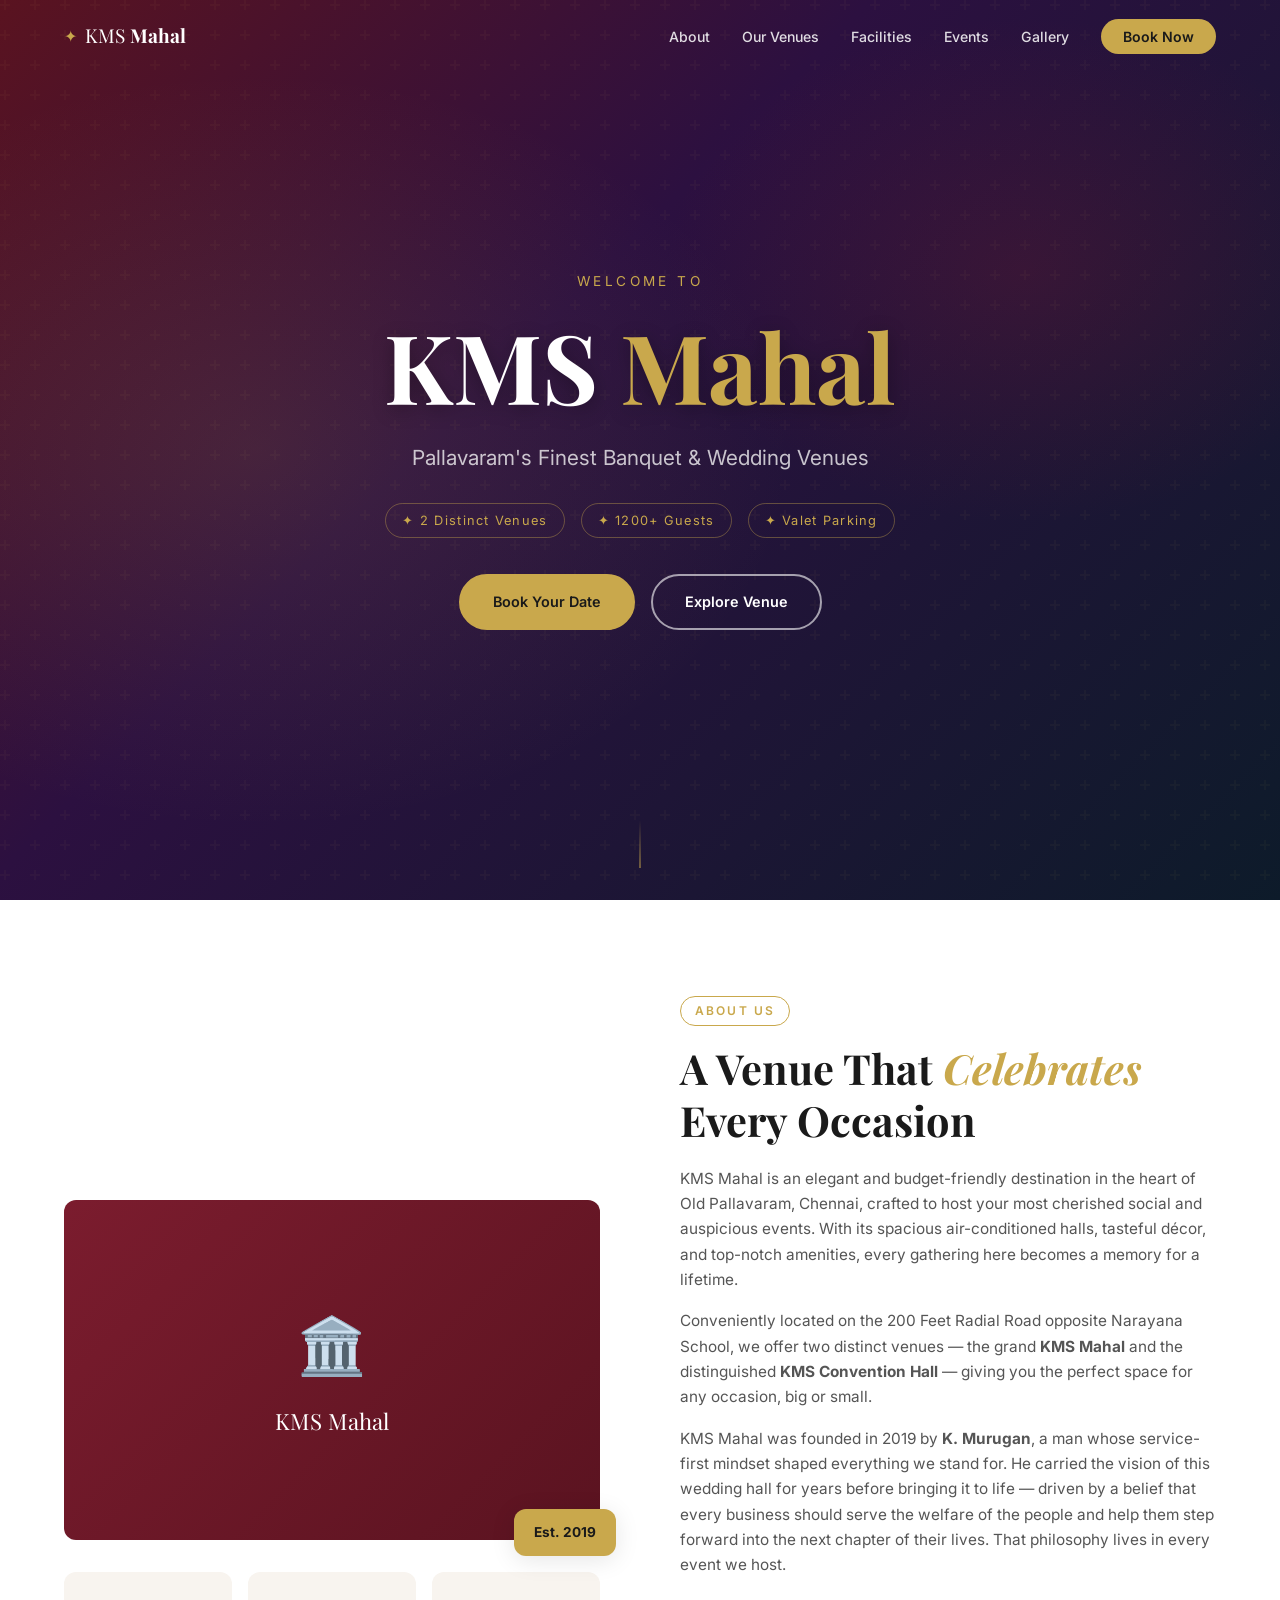
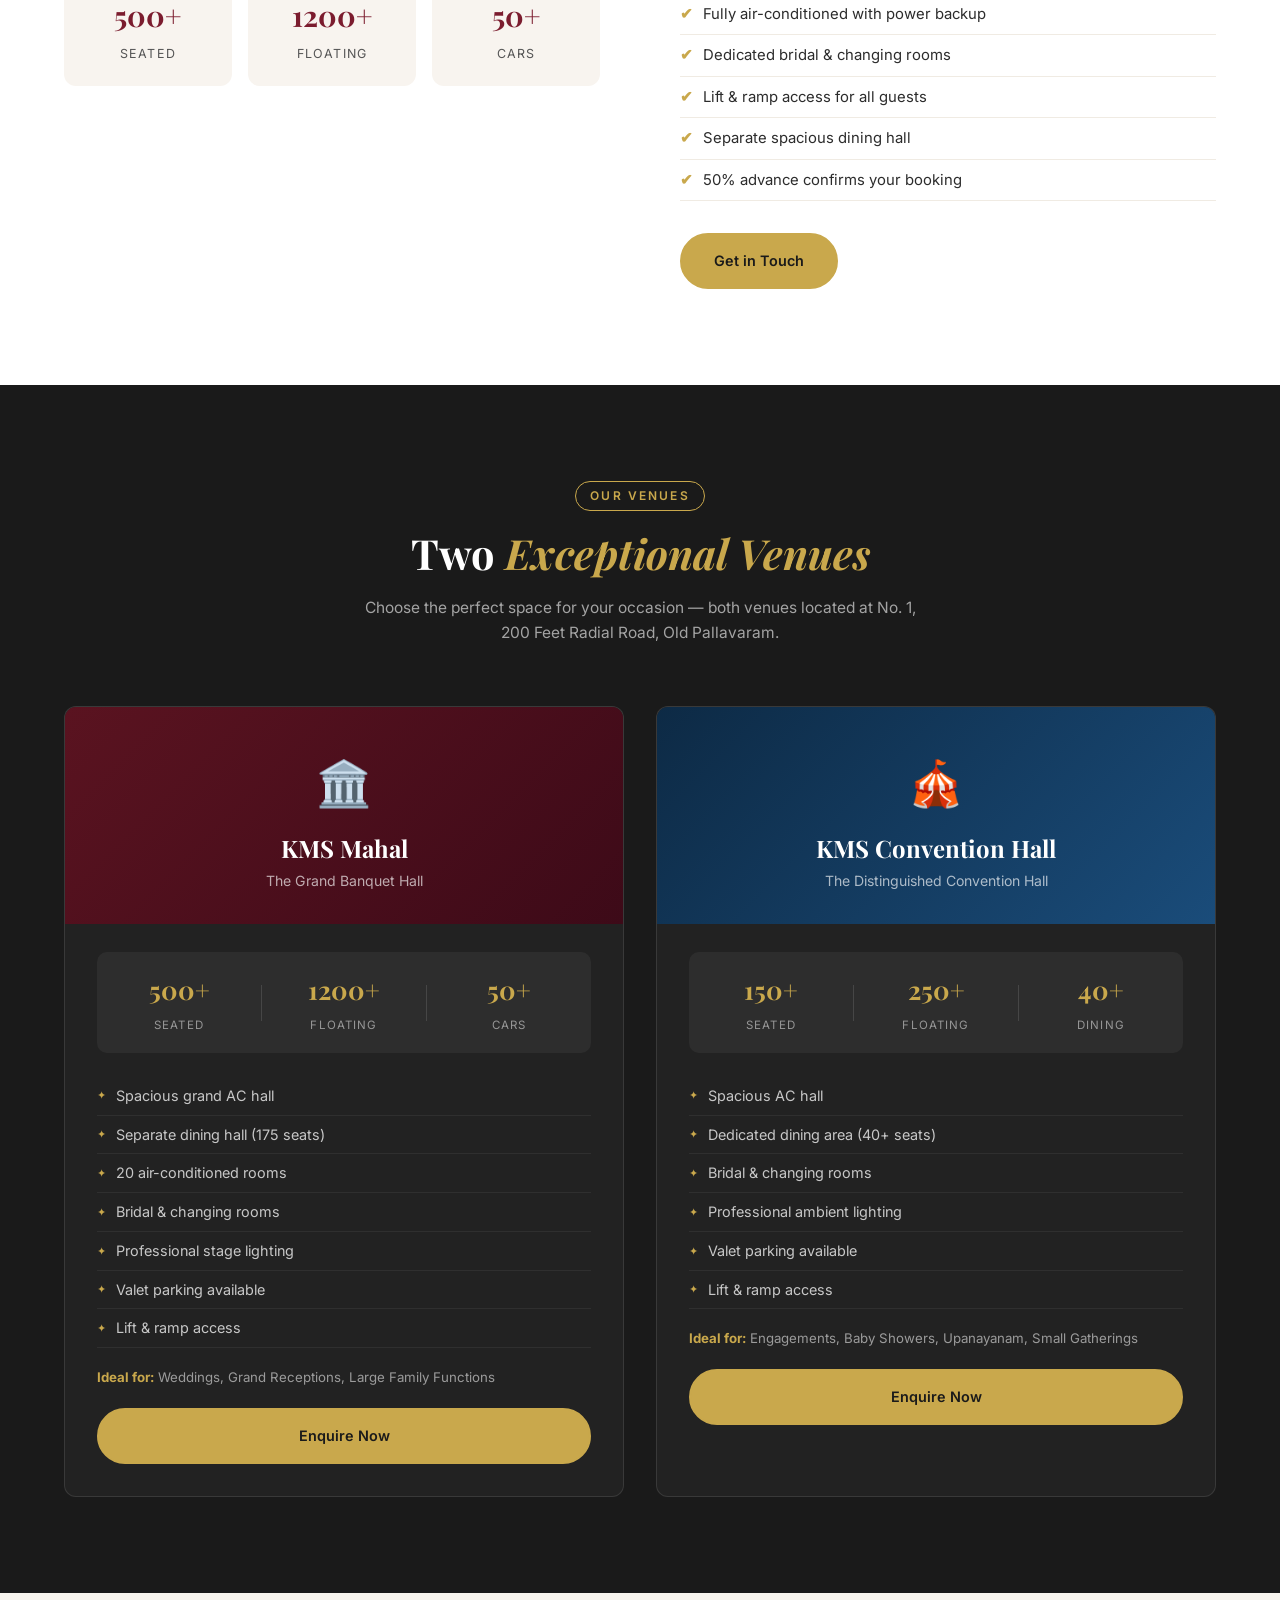
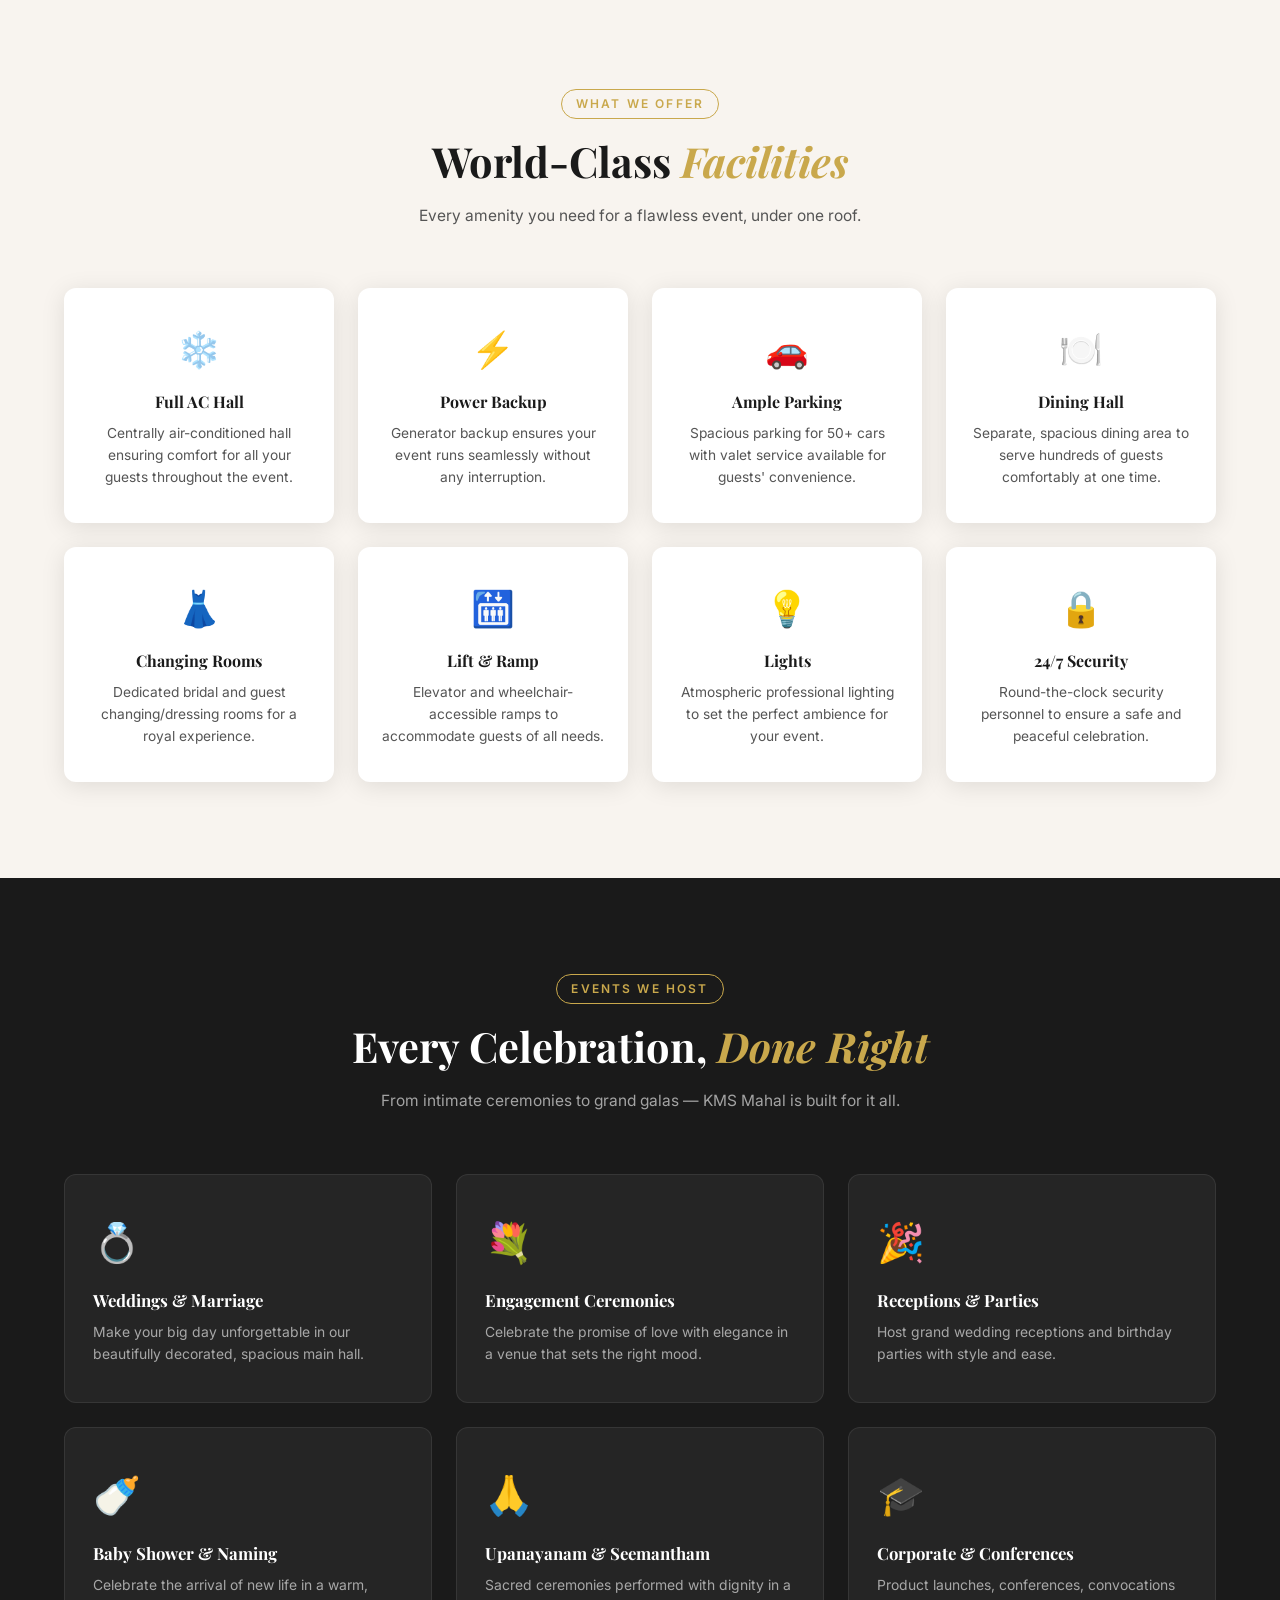
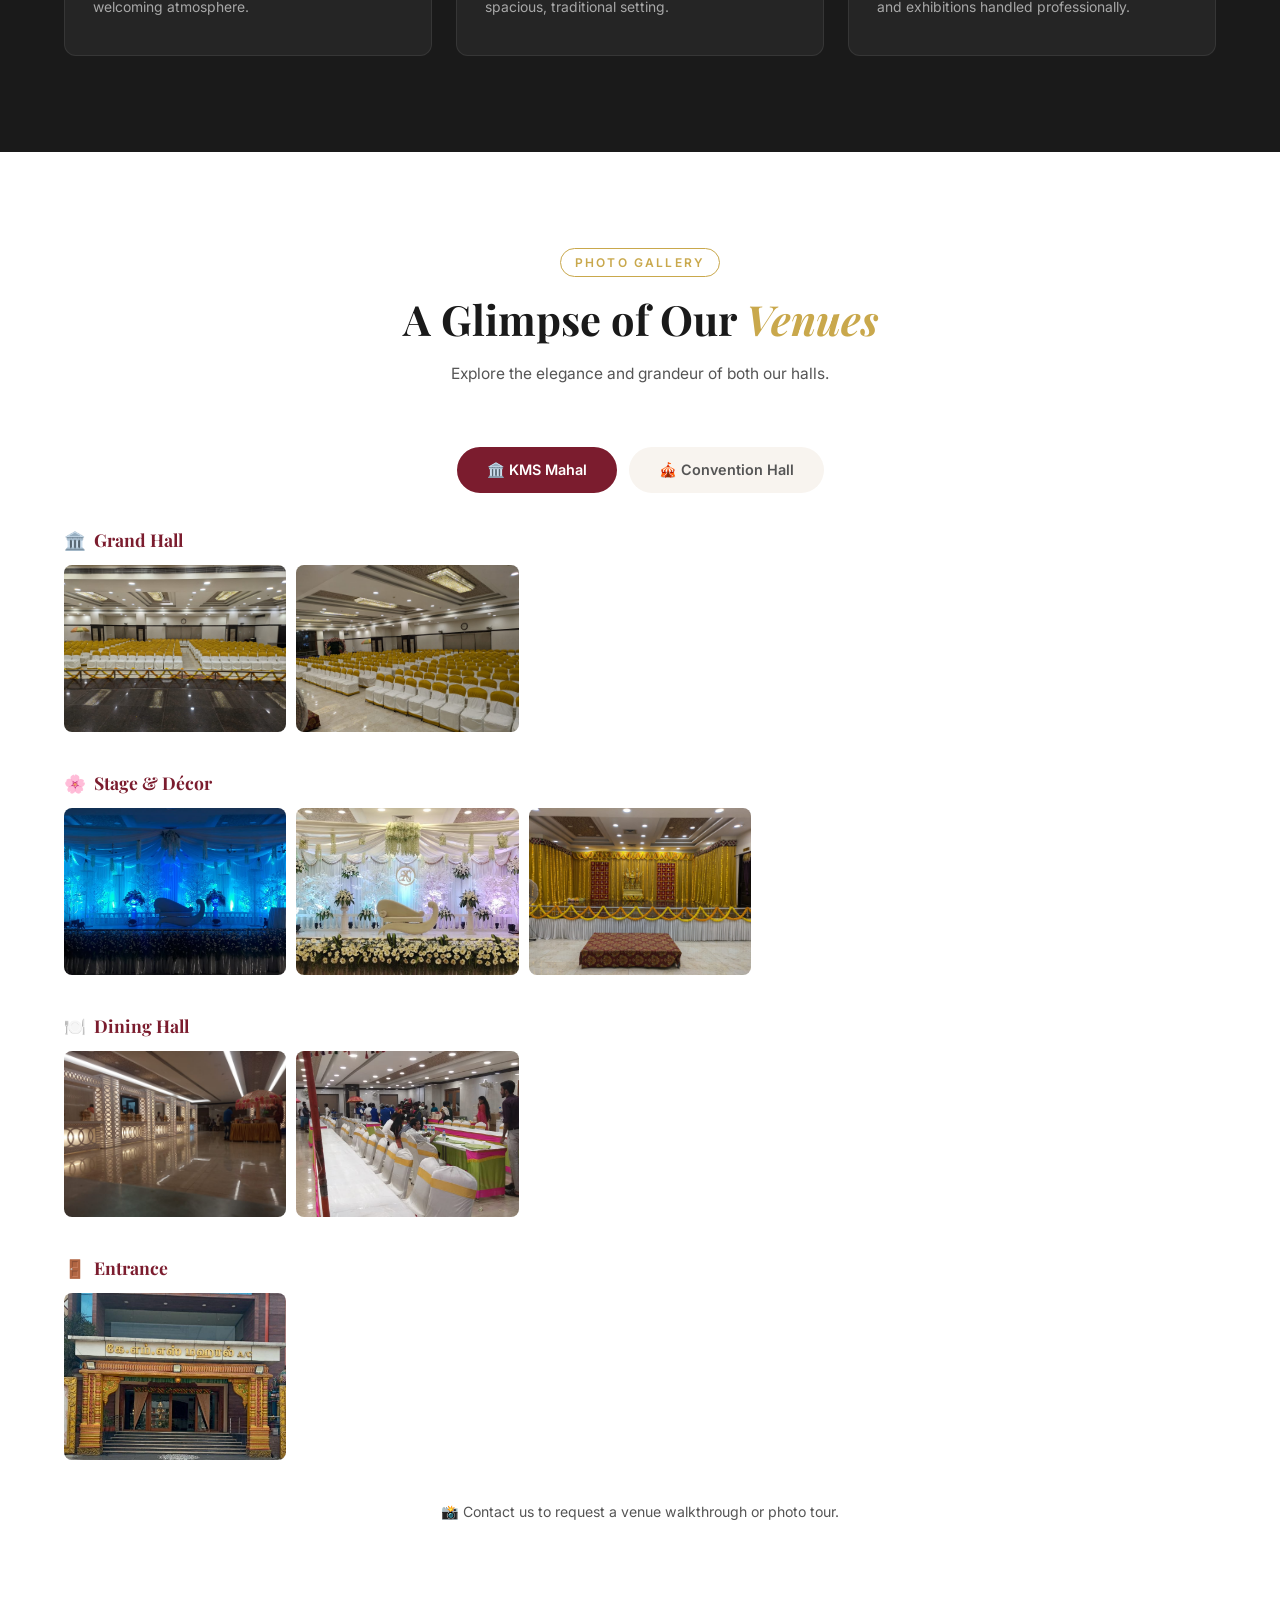
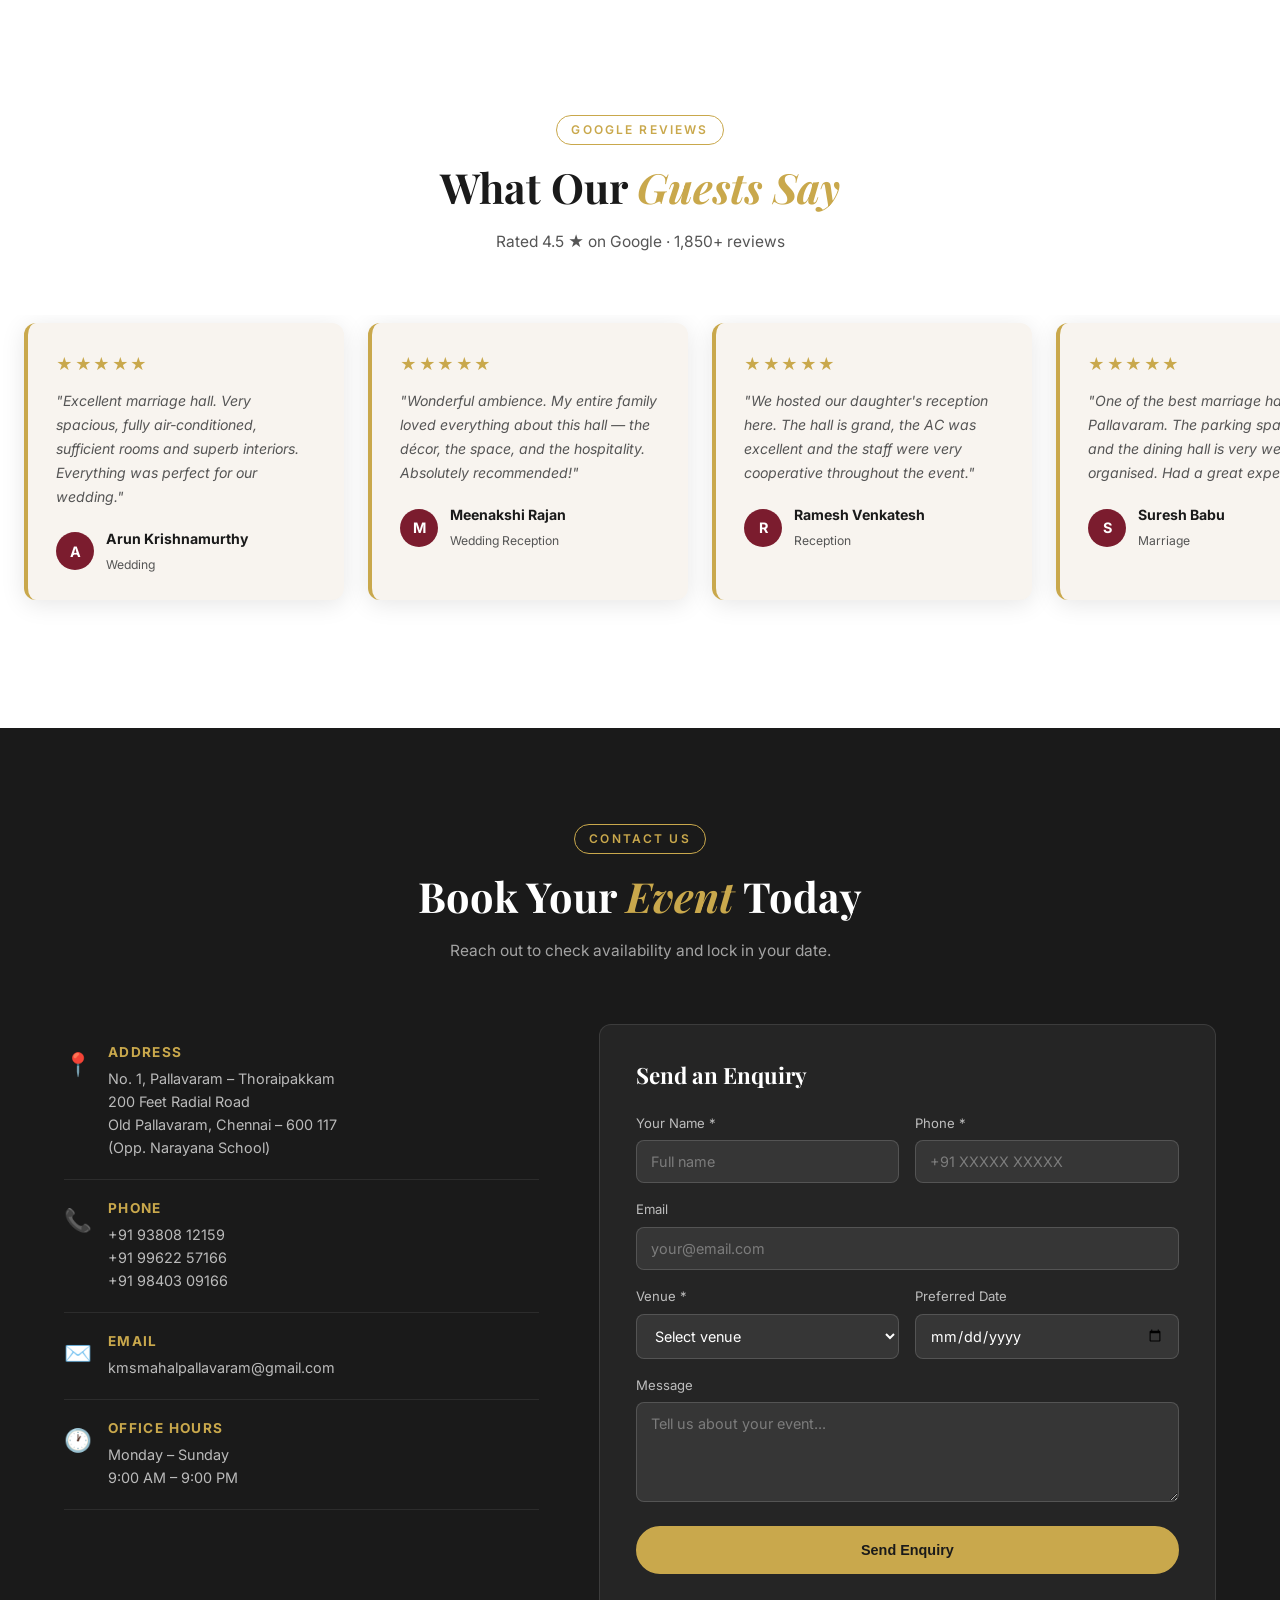
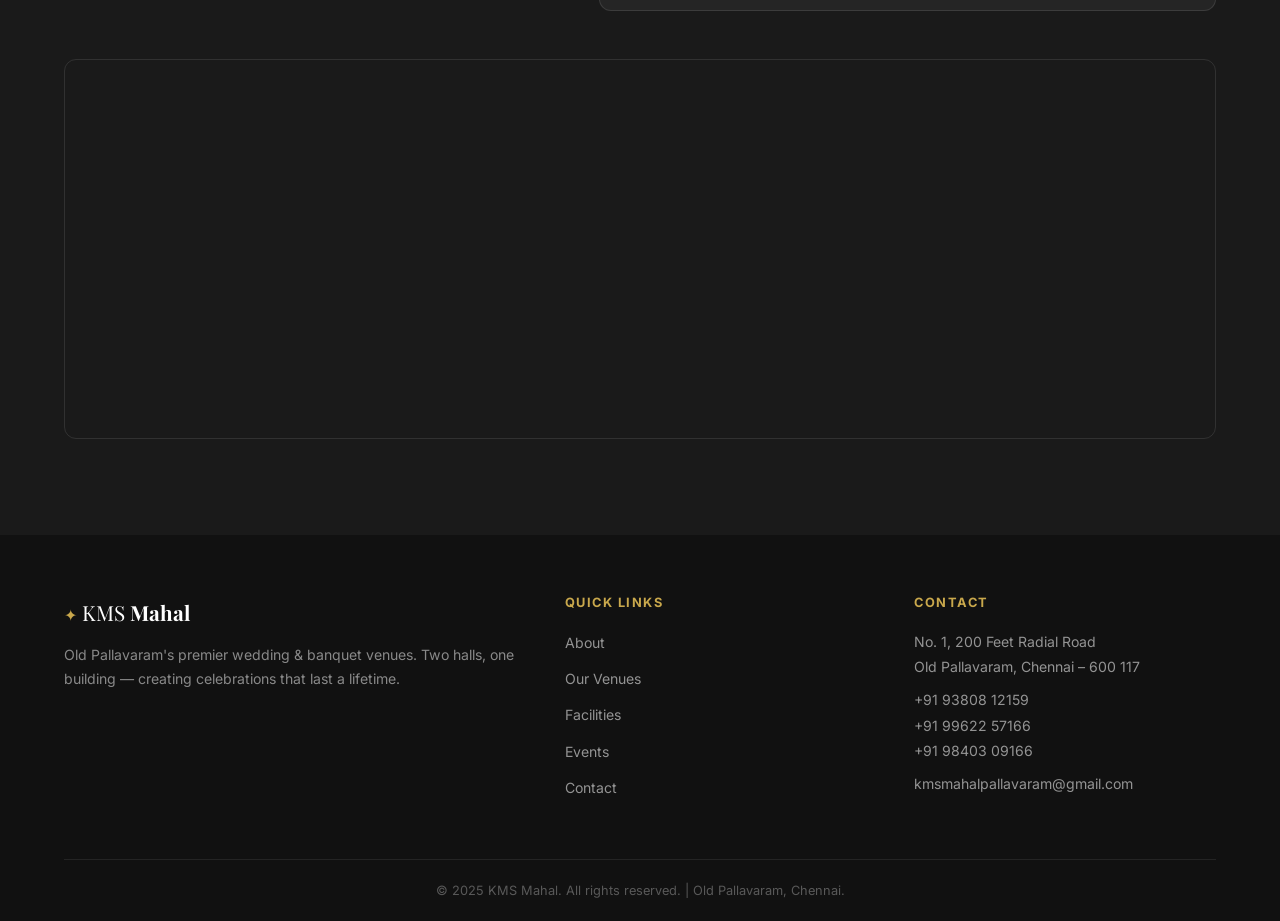
==== index.html @ e8acf152 "Add brahmin function keywords for SEO Upanayanam, sathabishegam, seemantham, sashtiapthapoorthi, vid" ====
<!DOCTYPE html>
<html lang="en">
<head>
  <meta charset="UTF-8" />
  <meta name="viewport" content="width=device-width, initial-scale=1.0" />

  <!-- ── Primary SEO ── -->
  <title>KMS Mahal – Marriage Hall & Banquet Venue in Pallavaram, Chennai</title>
  <meta name="description" content="KMS Mahal & KMS Convention Hall – Pallavaram's finest AC wedding and banquet venues. Grand hall for 1200+ guests & convention hall for 250 guests. 20 AC rooms. Book now: +91 93808 12159." />
  <meta name="keywords" content="marriage hall Pallavaram, banquet hall Pallavaram, wedding hall Chennai, KMS Mahal, KMS Convention Hall, AC marriage hall Old Pallavaram, reception hall Pallavaram, kalyana mahal Pallavaram, function hall Chennai south, wedding venue Chennai, premium marriage hall Chennai, affordable marriage hall Pallavaram, budget marriage hall Chennai, modern marriage hall Pallavaram, luxury wedding venue Chennai, best marriage hall Pallavaram, top rated marriage hall Chennai, AC banquet hall Chennai south, large marriage hall Chennai, spacious wedding hall Pallavaram, marriage hall with AC rooms, marriage hall with parking, marriage hall with catering Chennai, wedding reception hall Pallavaram, engagement hall Chennai, birthday event hall Pallavaram, corporate event hall Chennai, conference hall Pallavaram, seminar hall Chennai south, naming ceremony hall Pallavaram, half saree function hall Chennai, best kalyana mahal Pallavaram, marriage hall near Tambaram, marriage hall near Chromepet, marriage hall near Vandalur, affordable banquet hall Chennai, KMS mahal Old Pallavaram, kmsmahal.com, brahmin wedding hall Chennai, brahmin marriage hall Pallavaram, upanayanam hall Chennai, upanayanam hall Pallavaram, sathabishegam hall Chennai, sathabishegam function hall Pallavaram, seemantham hall Chennai, seemantham function hall Pallavaram, sashtiapthapoorthi hall Chennai, sashtiapthapoorthi function Pallavaram, vidyarambham hall Chennai, aksharabhyasam hall Pallavaram, ayush homam hall Chennai, brahmin function hall Chennai south, thread ceremony hall Chennai, sacred thread ceremony hall Pallavaram, 60th birthday function hall Chennai, 80th birthday function hall Chennai, sadabhishegam hall Pallavaram, brahmin event venue Chennai, vaidheeswaran kovil function hall, iyer wedding hall Chennai, iyengar wedding hall Pallavaram, traditional brahmin wedding venue Chennai" />
  <meta name="author" content="KMS Mahal" />
  <meta name="robots" content="index, follow" />
  <link rel="canonical" href="https://kmsmahal.com/" />

  <!-- ── Geo Tags ── -->
  <meta name="geo.region" content="IN-TN" />
  <meta name="geo.placename" content="Pallavaram, Chennai" />
  <meta name="geo.position" content="12.9716;80.1948" />
  <meta name="ICBM" content="12.9716, 80.1948" />

  <!-- ── Open Graph (WhatsApp / Facebook preview) ── -->
  <meta property="og:type" content="website" />
  <meta property="og:url" content="https://kmsmahal.com/" />
  <meta property="og:title" content="KMS Mahal – Marriage Hall & Banquet Venue in Pallavaram, Chennai" />
  <meta property="og:description" content="Pallavaram's finest AC wedding & banquet venues. Grand hall for 1200+ guests & convention hall for 250 guests. Book now: +91 93808 12159." />
  <meta property="og:image" content="https://kmsmahal.com/images/mahal-hall-1.jpeg" />
  <meta property="og:locale" content="en_IN" />
  <meta property="og:site_name" content="KMS Mahal" />

  <!-- ── Twitter Card ── -->
  <meta name="twitter:card" content="summary_large_image" />
  <meta name="twitter:title" content="KMS Mahal – Marriage Hall & Banquet Venue in Pallavaram, Chennai" />
  <meta name="twitter:description" content="Pallavaram's finest AC wedding & banquet venues. Grand hall for 1200+ guests. Book now: +91 93808 12159." />
  <meta name="twitter:image" content="https://kmsmahal.com/images/mahal-hall-1.jpeg" />

  <!-- ── Schema.org Structured Data (Google Rich Results) ── -->
  <script type="application/ld+json">
  {
    "@context": "https://schema.org",
    "@type": "EventVenue",
    "name": "KMS Mahal",
    "alternateName": "KMS Mahal & Convention Hall",
    "description": "Pallavaram's finest AC banquet and wedding venue. Grand hall for 1200+ guests with 20 AC rooms, valet parking, and full event services.",
    "url": "https://kmsmahal.com",
    "telephone": ["+919380812159", "+919962257166", "+919840309166"],
    "email": "kmsmahalpallavaram@gmail.com",
    "image": "https://kmsmahal.com/images/mahal-hall-1.jpeg",
    "priceRange": "₹₹",
    "currenciesAccepted": "INR",
    "paymentAccepted": "Cash, Credit Card",
    "openingHours": "Mo-Su 09:00-21:00",
    "address": {
      "@type": "PostalAddress",
      "streetAddress": "3/56, GST Road",
      "addressLocality": "Old Pallavaram",
      "addressRegion": "Tamil Nadu",
      "postalCode": "600117",
      "addressCountry": "IN"
    },
    "geo": {
      "@type": "GeoCoordinates",
      "latitude": 12.9716,
      "longitude": 80.1948
    },
    "aggregateRating": {
      "@type": "AggregateRating",
      "ratingValue": "4.5",
      "reviewCount": "1850",
      "bestRating": "5"
    },
    "amenityFeature": [
      { "@type": "LocationFeatureSpecification", "name": "Air Conditioning", "value": true },
      { "@type": "LocationFeatureSpecification", "name": "Valet Parking", "value": true },
      { "@type": "LocationFeatureSpecification", "name": "Lift", "value": true },
      { "@type": "LocationFeatureSpecification", "name": "AC Rooms", "value": true },
      { "@type": "LocationFeatureSpecification", "name": "Catering", "value": true },
      { "@type": "LocationFeatureSpecification", "name": "Stage Lighting", "value": true }
    ]
  }
  </script>

  <!-- ── Fonts ── -->
  <link rel="preconnect" href="https://fonts.googleapis.com" />
  <link rel="preconnect" href="https://fonts.gstatic.com" crossorigin />
  <link href="https://fonts.googleapis.com/css2?family=Playfair+Display:ital,wght@0,400;0,600;0,700;1,400&family=Inter:wght@300;400;500;600&display=swap" rel="stylesheet" />
  <link rel="stylesheet" href="style.css" />
</head>
<body>

  <!-- ── NAV ── -->
  <nav class="navbar" id="navbar">
    <div class="nav-inner">
      <a href="#home" class="nav-logo">
        <span class="logo-icon">✦</span>
        <span>KMS <strong>Mahal</strong></span>
      </a>
      <button class="hamburger" id="hamburger" aria-label="Menu">
        <span></span><span></span><span></span>
      </button>
      <ul class="nav-links" id="navLinks">
        <li><a href="#about">About</a></li>
        <li><a href="#venues">Our Venues</a></li>
        <li><a href="#facilities">Facilities</a></li>
        <li><a href="#events">Events</a></li>
        <li><a href="#gallery">Gallery</a></li>
        <li><a href="#contact" class="btn-nav">Book Now</a></li>
      </ul>
    </div>
  </nav>

  <!-- ── HERO ── -->
  <section class="hero" id="home">
    <div class="hero-overlay"></div>
    <div class="hero-content">
      <p class="hero-tagline">Welcome to</p>
      <h1>KMS <span>Mahal</span></h1>
      <p class="hero-sub">Pallavaram's Finest Banquet &amp; Wedding Venues</p>
      <div class="hero-badges">
        <span>✦ 2 Distinct Venues</span>
        <span>✦ 1200+ Guests</span>
        <span>✦ Valet Parking</span>
      </div>
      <div class="hero-cta">
        <a href="#contact" class="btn-primary">Book Your Date</a>
        <a href="#about" class="btn-outline">Explore Venue</a>
      </div>
    </div>
    <div class="hero-scroll">
      <span></span>
    </div>
  </section>

  <!-- ── ABOUT ── -->
  <section class="section about" id="about">
    <div class="container">
      <div class="about-grid">
        <div class="about-visual">
          <div class="about-img-frame">
            <div class="about-img-placeholder">
              <div class="about-img-icon">🏛️</div>
              <p>KMS Mahal</p>
            </div>
            <div class="about-badge">Est. 2019</div>
          </div>
          <div class="about-stat-row">
            <div class="stat-card"><span class="stat-num">500+</span><span class="stat-label">Seated</span></div>
            <div class="stat-card"><span class="stat-num">1200+</span><span class="stat-label">Floating</span></div>
            <div class="stat-card"><span class="stat-num">50+</span><span class="stat-label">Cars</span></div>
          </div>
        </div>
        <div class="about-text">
          <div class="section-label">About Us</div>
          <h2 class="section-title">A Venue That <em>Celebrates</em> Every Occasion</h2>
          <p>KMS Mahal is an elegant and budget-friendly destination in the heart of Old Pallavaram, Chennai, crafted to host your most cherished social and auspicious events. With its spacious air-conditioned halls, tasteful décor, and top-notch amenities, every gathering here becomes a memory for a lifetime.</p>
          <p>Conveniently located on the 200 Feet Radial Road opposite Narayana School, we offer two distinct venues — the grand <strong>KMS Mahal</strong> and the distinguished <strong>KMS Convention Hall</strong> — giving you the perfect space for any occasion, big or small.</p>
          <p>KMS Mahal was founded in 2019 by <strong>K. Murugan</strong>, a man whose service-first mindset shaped everything we stand for. He carried the vision of this wedding hall for years before bringing it to life — driven by a belief that every business should serve the welfare of the people and help them step forward into the next chapter of their lives. That philosophy lives in every event we host.</p>
          <ul class="about-highlights">
            <li><span class="hi-icon">✔</span> Fully air-conditioned with power backup</li>
            <li><span class="hi-icon">✔</span> Dedicated bridal & changing rooms</li>
            <li><span class="hi-icon">✔</span> Lift & ramp access for all guests</li>
            <li><span class="hi-icon">✔</span> Separate spacious dining hall</li>
            <li><span class="hi-icon">✔</span> 50% advance confirms your booking</li>
          </ul>
          <a href="#contact" class="btn-primary">Get in Touch</a>
        </div>
      </div>
    </div>
  </section>

  <!-- ── OUR VENUES ── -->
  <section class="section venues" id="venues">
    <div class="container">
      <div class="section-header">
        <div class="section-label">Our Venues</div>
        <h2 class="section-title">Two <em>Exceptional Venues</em></h2>
        <p class="section-desc">Choose the perfect space for your occasion — both venues located at No. 1, 200 Feet Radial Road, Old Pallavaram.</p>
      </div>
      <div class="venues-grid">

        <!-- KMS Mahal -->
        <div class="venue-card">
          <div class="venue-card-header mahal-header">
            <div class="venue-icon">🏛️</div>
            <h3>KMS Mahal</h3>
            <p>The Grand Banquet Hall</p>
          </div>
          <div class="venue-card-body">
            <div class="venue-capacity-row">
              <div class="vcap">
                <span class="vcap-num">500+</span>
                <span class="vcap-label">Seated</span>
              </div>
              <div class="vcap-divider"></div>
              <div class="vcap">
                <span class="vcap-num">1200+</span>
                <span class="vcap-label">Floating</span>
              </div>
              <div class="vcap-divider"></div>
              <div class="vcap">
                <span class="vcap-num">50+</span>
                <span class="vcap-label">Cars</span>
              </div>
            </div>
            <ul class="venue-features">
              <li><span>✦</span> Spacious grand AC hall</li>
              <li><span>✦</span> Separate dining hall (175 seats)</li>
              <li><span>✦</span> 20 air-conditioned rooms</li>
              <li><span>✦</span> Bridal &amp; changing rooms</li>
              <li><span>✦</span> Professional stage lighting</li>
              <li><span>✦</span> Valet parking available</li>
              <li><span>✦</span> Lift &amp; ramp access</li>
            </ul>
            <p class="venue-ideal"><strong>Ideal for:</strong> Weddings, Grand Receptions, Large Family Functions</p>
            <a href="#contact" class="btn-primary btn-full">Enquire Now</a>
          </div>
        </div>

        <!-- KMS Convention Hall -->
        <div class="venue-card">
          <div class="venue-card-header conv-header">
            <div class="venue-icon">🎪</div>
            <h3>KMS Convention Hall</h3>
            <p>The Distinguished Convention Hall</p>
          </div>
          <div class="venue-card-body">
            <div class="venue-capacity-row">
              <div class="vcap">
                <span class="vcap-num">150+</span>
                <span class="vcap-label">Seated</span>
              </div>
              <div class="vcap-divider"></div>
              <div class="vcap">
                <span class="vcap-num">250+</span>
                <span class="vcap-label">Floating</span>
              </div>
              <div class="vcap-divider"></div>
              <div class="vcap">
                <span class="vcap-num">40+</span>
                <span class="vcap-label">Dining</span>
              </div>
            </div>
            <ul class="venue-features">
              <li><span>✦</span> Spacious AC hall</li>
              <li><span>✦</span> Dedicated dining area (40+ seats)</li>
              <li><span>✦</span> Bridal &amp; changing rooms</li>
              <li><span>✦</span> Professional ambient lighting</li>
              <li><span>✦</span> Valet parking available</li>
              <li><span>✦</span> Lift &amp; ramp access</li>
            </ul>
            <p class="venue-ideal"><strong>Ideal for:</strong> Engagements, Baby Showers, Upanayanam, Small Gatherings</p>
            <a href="#contact" class="btn-primary btn-full">Enquire Now</a>
          </div>
        </div>

      </div>
    </div>
  </section>

  <!-- ── FACILITIES ── -->
  <section class="section facilities" id="facilities">
    <div class="container">
      <div class="section-header">
        <div class="section-label">What We Offer</div>
        <h2 class="section-title">World-Class <em>Facilities</em></h2>
        <p class="section-desc">Every amenity you need for a flawless event, under one roof.</p>
      </div>
      <div class="facilities-grid">
        <div class="fac-card">
          <div class="fac-icon">❄️</div>
          <h3>Full AC Hall</h3>
          <p>Centrally air-conditioned hall ensuring comfort for all your guests throughout the event.</p>
        </div>
        <div class="fac-card">
          <div class="fac-icon">⚡</div>
          <h3>Power Backup</h3>
          <p>Generator backup ensures your event runs seamlessly without any interruption.</p>
        </div>
        <div class="fac-card">
          <div class="fac-icon">🚗</div>
          <h3>Ample Parking</h3>
          <p>Spacious parking for 50+ cars with valet service available for guests' convenience.</p>
        </div>
        <div class="fac-card">
          <div class="fac-icon">🍽️</div>
          <h3>Dining Hall</h3>
          <p>Separate, spacious dining area to serve hundreds of guests comfortably at one time.</p>
        </div>
        <div class="fac-card">
          <div class="fac-icon">👗</div>
          <h3>Changing Rooms</h3>
          <p>Dedicated bridal and guest changing/dressing rooms for a royal experience.</p>
        </div>
        <div class="fac-card">
          <div class="fac-icon">🛗</div>
          <h3>Lift & Ramp</h3>
          <p>Elevator and wheelchair-accessible ramps to accommodate guests of all needs.</p>
        </div>
        <div class="fac-card">
          <div class="fac-icon">💡</div>
          <h3>Lights</h3>
          <p>Atmospheric professional lighting to set the perfect ambience for your event.</p>
        </div>
        <div class="fac-card">
          <div class="fac-icon">🔒</div>
          <h3>24/7 Security</h3>
          <p>Round-the-clock security personnel to ensure a safe and peaceful celebration.</p>
        </div>
      </div>
    </div>
  </section>

  <!-- ── EVENTS ── -->
  <section class="section events" id="events">
    <div class="container">
      <div class="section-header">
        <div class="section-label">Events We Host</div>
        <h2 class="section-title">Every Celebration, <em>Done Right</em></h2>
        <p class="section-desc">From intimate ceremonies to grand galas — KMS Mahal is built for it all.</p>
      </div>
      <div class="events-grid">
        <div class="event-card">
          <div class="event-icon">💍</div>
          <h3>Weddings &amp; Marriage</h3>
          <p>Make your big day unforgettable in our beautifully decorated, spacious main hall.</p>
        </div>
        <div class="event-card">
          <div class="event-icon">💐</div>
          <h3>Engagement Ceremonies</h3>
          <p>Celebrate the promise of love with elegance in a venue that sets the right mood.</p>
        </div>
        <div class="event-card">
          <div class="event-icon">🎉</div>
          <h3>Receptions &amp; Parties</h3>
          <p>Host grand wedding receptions and birthday parties with style and ease.</p>
        </div>
        <div class="event-card">
          <div class="event-icon">🍼</div>
          <h3>Baby Shower &amp; Naming</h3>
          <p>Celebrate the arrival of new life in a warm, welcoming atmosphere.</p>
        </div>
        <div class="event-card">
          <div class="event-icon">🙏</div>
          <h3>Upanayanam &amp; Seemantham</h3>
          <p>Sacred ceremonies performed with dignity in a spacious, traditional setting.</p>
        </div>
        <div class="event-card">
          <div class="event-icon">🎓</div>
          <h3>Corporate &amp; Conferences</h3>
          <p>Product launches, conferences, convocations and exhibitions handled professionally.</p>
        </div>
      </div>
    </div>
  </section>

  <!-- ── GALLERY ── -->
  <section class="section gallery" id="gallery">
    <div class="container">
      <div class="section-header">
        <div class="section-label">Photo Gallery</div>
        <h2 class="section-title">A Glimpse of Our <em>Venues</em></h2>
        <p class="section-desc">Explore the elegance and grandeur of both our halls.</p>
      </div>
      <div class="gallery-tabs">
        <button class="gallery-tab active" data-tab="mahal">🏛️ KMS Mahal</button>
        <button class="gallery-tab" data-tab="convention">🎪 Convention Hall</button>
      </div>

      <!-- KMS Mahal Gallery -->
      <div class="gallery-panel active" id="tab-mahal">

        <div class="gallery-category">
          <h4 class="gallery-cat-title"><span>🏛️</span> Grand Hall</h4>
          <div class="gallery-thumbs" data-group="KMS Mahal – Grand Hall">
            <div class="thumb-item" data-src="images/mahal-hall-1.jpeg"><img src="images/mahal-hall-1.jpeg" alt="Grand Hall" loading="lazy" /><div class="thumb-ph" style="background:linear-gradient(135deg,#7b1c2e,#c0392b)">🏛️</div></div>
            <div class="thumb-item" data-src="images/mahal-hall-2.jpeg"><img src="images/mahal-hall-2.jpeg" alt="Grand Hall" loading="lazy" /><div class="thumb-ph" style="background:linear-gradient(135deg,#7b1c2e,#a93226)">🏛️</div></div>
          </div>
        </div>

        <div class="gallery-category">
          <h4 class="gallery-cat-title"><span>🌸</span> Stage &amp; Décor</h4>
          <div class="gallery-thumbs" data-group="KMS Mahal – Stage & Décor">
            <div class="thumb-item" data-src="images/mahal-stage-1.jpeg"><img src="images/mahal-stage-1.jpeg" alt="Stage" loading="lazy" /><div class="thumb-ph" style="background:linear-gradient(135deg,#4a1c6e,#8e44ad)">🌸</div></div>
            <div class="thumb-item" data-src="images/mahal-stage-2.jpeg"><img src="images/mahal-stage-2.jpeg" alt="Stage" loading="lazy" /><div class="thumb-ph" style="background:linear-gradient(135deg,#6c3483,#a569bd)">🌸</div></div>
            <div class="thumb-item" data-src="images/mahal-stage-3.jpeg"><img src="images/mahal-stage-3.jpeg" alt="Stage" loading="lazy" /><div class="thumb-ph" style="background:linear-gradient(135deg,#4a235a,#8e44ad)">🌸</div></div>
          </div>
        </div>

        <div class="gallery-category">
          <h4 class="gallery-cat-title"><span>🍽️</span> Dining Hall</h4>
          <div class="gallery-thumbs" data-group="KMS Mahal – Dining Hall">
            <div class="thumb-item" data-src="images/mahal-dining-1.jpeg"><img src="images/mahal-dining-1.jpeg" alt="Dining Hall" loading="lazy" /><div class="thumb-ph" style="background:linear-gradient(135deg,#1c5a2e,#27ae60)">🍽️</div></div>
            <div class="thumb-item" data-src="images/mahal-dining-2.jpeg"><img src="images/mahal-dining-2.jpeg" alt="Dining Hall" loading="lazy" /><div class="thumb-ph" style="background:linear-gradient(135deg,#1e8449,#2ecc71)">🍽️</div></div>
          </div>
        </div>

        <div class="gallery-category">
          <h4 class="gallery-cat-title"><span>🚪</span> Entrance</h4>
          <div class="gallery-thumbs" data-group="KMS Mahal – Entrance">
            <div class="thumb-item" data-src="images/mahal-entrance-1.jpeg"><img src="images/mahal-entrance-1.jpeg" alt="Entrance" loading="lazy" /><div class="thumb-ph" style="background:linear-gradient(135deg,#5c4a00,#d4ac0d)">🚪</div></div>
          </div>
        </div>

      </div>

      <!-- KMS Convention Hall Gallery -->
      <div class="gallery-panel" id="tab-convention">

        <div class="gallery-category">
          <h4 class="gallery-cat-title"><span>🎪</span> Hall Interior</h4>
          <div class="gallery-thumbs" data-group="Convention Hall – Hall Interior">
            <div class="thumb-item" data-src="images/conv.hall.jpg"><img src="images/conv.hall.jpg" alt="Convention Hall" loading="lazy" /><div class="thumb-ph" style="background:linear-gradient(135deg,#0d2a45,#1a4c7a)">🎪</div></div>
          </div>
        </div>

        <div class="gallery-category">
          <h4 class="gallery-cat-title"><span>🌺</span> Stage &amp; Décor</h4>
          <div class="gallery-thumbs" data-group="Convention Hall – Stage & Décor">
            <div class="thumb-item" data-src="images/conv-stage.jpg"><img src="images/conv-stage.jpg" alt="Stage" loading="lazy" /><div class="thumb-ph" style="background:linear-gradient(135deg,#4a2c1a,#a04000)">🌺</div></div>
          </div>
        </div>

        <div class="gallery-category">
          <h4 class="gallery-cat-title"><span>🚪</span> Entrance</h4>
          <div class="gallery-thumbs" data-group="Convention Hall – Entrance">
            <div class="thumb-item" data-src="images/cnv-entrance.jpg"><img src="images/cnv-entrance.jpg" alt="Entrance" loading="lazy" /><div class="thumb-ph" style="background:linear-gradient(135deg,#5c4a00,#d4ac0d)">🚪</div></div>
          </div>
        </div>

      </div>

      <p class="gallery-note">📸 Contact us to request a venue walkthrough or photo tour.</p>
    </div>
  </section>

  <!-- ── LIGHTBOX ── -->
  <div class="lightbox" id="lightbox">
    <button class="lb-close" id="lbClose">✕</button>
    <button class="lb-prev" id="lbPrev">&#8249;</button>
    <button class="lb-next" id="lbNext">&#8250;</button>
    <div class="lb-img-wrap">
      <img id="lbImg" src="" alt="" />
    </div>
    <div class="lb-caption">
      <span id="lbTitle"></span>
      <span id="lbCounter"></span>
    </div>
  </div>

  <!-- ── TESTIMONIALS ── -->
  <section class="section testimonials">
    <div class="container">
      <div class="section-header">
        <div class="section-label">Google Reviews</div>
        <h2 class="section-title">What Our <em>Guests Say</em></h2>
        <p class="section-desc">Rated 4.5 ★ on Google · 1,850+ reviews</p>
      </div>
    </div>
    <div class="testi-carousel-wrap">
      <div class="testi-track" id="testiTrack">

        <div class="testi-card"><div class="testi-stars">★★★★★</div><p>"Excellent marriage hall. Very spacious, fully air-conditioned, sufficient rooms and superb interiors. Everything was perfect for our wedding."</p><div class="testi-author"><span class="testi-avatar">A</span><div><strong>Arun Krishnamurthy</strong><small>Wedding</small></div></div></div>

        <div class="testi-card"><div class="testi-stars">★★★★★</div><p>"Wonderful ambience. My entire family loved everything about this hall — the décor, the space, and the hospitality. Absolutely recommended!"</p><div class="testi-author"><span class="testi-avatar">M</span><div><strong>Meenakshi Rajan</strong><small>Wedding Reception</small></div></div></div>

        <div class="testi-card"><div class="testi-stars">★★★★★</div><p>"We hosted our daughter's reception here. The hall is grand, the AC was excellent and the staff were very cooperative throughout the event."</p><div class="testi-author"><span class="testi-avatar">R</span><div><strong>Ramesh Venkatesh</strong><small>Reception</small></div></div></div>

        <div class="testi-card"><div class="testi-stars">★★★★★</div><p>"One of the best marriage halls in Pallavaram. The parking space is huge and the dining hall is very well organised. Had a great experience."</p><div class="testi-author"><span class="testi-avatar">S</span><div><strong>Suresh Babu</strong><small>Marriage</small></div></div></div>

        <div class="testi-card"><div class="testi-stars">★★★★★</div><p>"Hosted my son's upanayanam here. The venue is neat, clean and well-maintained. The staff ensured everything went smoothly without any issues."</p><div class="testi-author"><span class="testi-avatar">V</span><div><strong>Vijayalakshmi S.</strong><small>Upanayanam</small></div></div></div>

        <div class="testi-card"><div class="testi-stars">★★★★★</div><p>"Brilliant venue! The hall has a very regal look and the lighting setup is stunning. Our guests were very impressed. Will definitely book again."</p><div class="testi-author"><span class="testi-avatar">K</span><div><strong>Karthik Natarajan</strong><small>Engagement</small></div></div></div>

        <div class="testi-card"><div class="testi-stars">★★★★★</div><p>"We celebrated our baby shower at KMS Convention Hall. Very cosy and elegant. The changing rooms were neat and the staff were very helpful."</p><div class="testi-author"><span class="testi-avatar">P</span><div><strong>Priyanka Mohan</strong><small>Baby Shower</small></div></div></div>

        <div class="testi-card"><div class="testi-stars">★★★★★</div><p>"The hall is truly grand. Capacity is very high and yet every corner feels well-managed. Power backup worked flawlessly during our event."</p><div class="testi-author"><span class="testi-avatar">D</span><div><strong>Dinesh Kumar</strong><small>Wedding</small></div></div></div>

        <div class="testi-card"><div class="testi-stars">★★★★★</div><p>"Excellent location on the 200 feet road, very easy to find. Valet parking was smooth. The hall management team is professional and courteous."</p><div class="testi-author"><span class="testi-avatar">N</span><div><strong>Nalini Parthasarathy</strong><small>Reception</small></div></div></div>

        <div class="testi-card"><div class="testi-stars">★★★★★</div><p>"We had our engagement here and the experience was top class. The stage décor, the lighting and the overall ambience were simply beautiful."</p><div class="testi-author"><span class="testi-avatar">G</span><div><strong>Gowtham Raja</strong><small>Engagement</small></div></div></div>

        <div class="testi-card"><div class="testi-stars">★★★★★</div><p>"Spacious hall with great infrastructure. The dining hall seats a large number of guests at once which made the lunch service very comfortable."</p><div class="testi-author"><span class="testi-avatar">T</span><div><strong>Thenmozhi Arumugam</strong><small>Wedding</small></div></div></div>

        <div class="testi-card"><div class="testi-stars">★★★★★</div><p>"Clean, well-maintained and beautifully designed. The bridal room is spacious and well-equipped. Our family was extremely happy with this venue."</p><div class="testi-author"><span class="testi-avatar">L</span><div><strong>Lavanya Srinivasan</strong><small>Marriage</small></div></div></div>

        <div class="testi-card"><div class="testi-stars">★★★★★</div><p>"Best hall in Pallavaram area. The lift facility made it very convenient for elderly guests. Highly professional management and wonderful hospitality."</p><div class="testi-author"><span class="testi-avatar">B</span><div><strong>Balaji Chandrasekaran</strong><small>Anniversary</small></div></div></div>

        <div class="testi-card"><div class="testi-stars">★★★★★</div><p>"We used KMS Convention Hall for a corporate event. Very well-suited, AC was excellent, and the support staff ensured everything ran on schedule."</p><div class="testi-author"><span class="testi-avatar">J</span><div><strong>Jayanthi Krishnan</strong><small>Corporate Event</small></div></div></div>

        <div class="testi-card"><div class="testi-stars">★★★★★</div><p>"The stage area is grand and the hall feels very premium. Many of our relatives commented on how beautiful and well-decorated everything looked."</p><div class="testi-author"><span class="testi-avatar">H</span><div><strong>Hariharan Subramanian</strong><small>Wedding Reception</small></div></div></div>

        <div class="testi-card"><div class="testi-stars">★★★★★</div><p>"Held my daughter's seemantham here. Peaceful, spacious and very well-managed. The caution deposit process and booking were hassle-free too."</p><div class="testi-author"><span class="testi-avatar">U</span><div><strong>Umamaheswari R.</strong><small>Seemantham</small></div></div></div>

        <div class="testi-card"><div class="testi-stars">★★★★★</div><p>"Absolutely loved this hall! The ramp access was very thoughtful for our elderly guests. The entire team made our wedding day truly memorable."</p><div class="testi-author"><span class="testi-avatar">I</span><div><strong>Indrani Murugesan</strong><small>Wedding</small></div></div></div>

        <div class="testi-card"><div class="testi-stars">★★★★★</div><p>"Great value for money. The hall is well-lit, ventilated and the security was very vigilant throughout our event. A very trustworthy venue."</p><div class="testi-author"><span class="testi-avatar">C</span><div><strong>Chandru Annamalai</strong><small>Birthday Party</small></div></div></div>

        <div class="testi-card"><div class="testi-stars">★★★★★</div><p>"Used the main hall for a large family function. The dining arrangement for 175 guests at one go was seamless. Very impressed with the efficiency."</p><div class="testi-author"><span class="testi-avatar">F</span><div><strong>Fathima Begum</strong><small>Family Function</small></div></div></div>

        <div class="testi-card"><div class="testi-stars">★★★★★</div><p>"Hosted my brother's reception at KMS Mahal. The whole experience from booking to the event day was smooth. Will definitely recommend to everyone."</p><div class="testi-author"><span class="testi-avatar">O</span><div><strong>Omkar Venkataraman</strong><small>Reception</small></div></div></div>

      </div>
    </div>
  </section>

  <!-- ── CONTACT ── -->
  <section class="section contact" id="contact">
    <div class="container">
      <div class="section-header">
        <div class="section-label">Contact Us</div>
        <h2 class="section-title">Book Your <em>Event</em> Today</h2>
        <p class="section-desc">Reach out to check availability and lock in your date.</p>
      </div>
      <div class="contact-grid">
        <div class="contact-info">
          <div class="cinfo-card">
            <div class="cinfo-icon">📍</div>
            <div>
              <h4>Address</h4>
              <p>No. 1, Pallavaram – Thoraipakkam<br />200 Feet Radial Road<br />Old Pallavaram, Chennai – 600 117<br />(Opp. Narayana School)</p>
            </div>
          </div>
          <div class="cinfo-card">
            <div class="cinfo-icon">📞</div>
            <div>
              <h4>Phone</h4>
              <p>
                <a href="tel:+919380812159">+91 93808 12159</a><br />
                <a href="tel:+919962257166">+91 99622 57166</a><br />
                <a href="tel:+919840309166">+91 98403 09166</a>
              </p>
            </div>
          </div>
          <div class="cinfo-card">
            <div class="cinfo-icon">✉️</div>
            <div>
              <h4>Email</h4>
              <p><a href="mailto:kmsmahalpallavaram@gmail.com">kmsmahalpallavaram@gmail.com</a></p>
            </div>
          </div>
          <div class="cinfo-card">
            <div class="cinfo-icon">🕐</div>
            <div>
              <h4>Office Hours</h4>
              <p>Monday – Sunday<br />9:00 AM – 9:00 PM</p>
            </div>
          </div>
        </div>
        <div class="contact-form-wrap">
          <form class="contact-form" id="contactForm">
            <input type="hidden" name="access_key" value="51a204d0-a4f6-4b5b-99bd-4e61171cdb8f" />
            <input type="hidden" name="subject" value="New Enquiry – KMS Mahal Website" />
            <input type="hidden" name="from_name" value="KMS Mahal Website" />
            <input type="checkbox" name="botcheck" style="display:none" />
            <h3>Send an Enquiry</h3>
            <div class="form-row">
              <div class="form-group">
                <label>Your Name *</label>
                <input type="text" name="name" placeholder="Full name" required />
              </div>
              <div class="form-group">
                <label>Phone *</label>
                <input type="tel" name="phone" placeholder="+91 XXXXX XXXXX" required />
              </div>
            </div>
            <div class="form-group">
              <label>Email</label>
              <input type="email" name="email" placeholder="your@email.com" />
            </div>
            <div class="form-row">
              <div class="form-group">
                <label>Venue *</label>
                <select name="venue" required>
                  <option value="">Select venue</option>
                  <option>KMS Mahal (Grand Hall)</option>
                  <option>KMS Convention Hall</option>
                  <option>Both Venues</option>
                </select>
              </div>
              <div class="form-group">
                <label>Preferred Date</label>
                <input type="date" name="preferred_date" />
              </div>
            </div>
            <div class="form-group">
              <label>Message</label>
              <textarea rows="4" name="message" placeholder="Tell us about your event..."></textarea>
            </div>
            <button type="submit" class="btn-primary btn-full" id="submitBtn">Send Enquiry</button>
            <p id="formMsg" style="display:none;margin-top:12px;text-align:center;font-size:.88rem;"></p>
          </form>
        </div>
      </div>
      <div class="map-wrap">
        <iframe
          src="https://maps.google.com/maps?q=KMS+Mahal,+No+1,+200+Feet+Radial+Road,+Old+Pallavaram,+Chennai+600117&t=&z=17&ie=UTF8&iwloc=&output=embed"
          allowfullscreen=""
          loading="lazy"
          referrerpolicy="no-referrer-when-downgrade"
          title="KMS Mahal Location Map">
        </iframe>
      </div>
    </div>
  </section>

  <!-- ── FOOTER ── -->
  <footer class="footer">
    <div class="container">
      <div class="footer-grid">
        <div class="footer-brand">
          <div class="footer-logo"><span class="logo-icon">✦</span> KMS <strong>Mahal</strong></div>
          <p>Old Pallavaram's premier wedding &amp; banquet venues. Two halls, one building — creating celebrations that last a lifetime.</p>
        </div>
        <div class="footer-links">
          <h4>Quick Links</h4>
          <ul>
            <li><a href="#about">About</a></li>
            <li><a href="#venues">Our Venues</a></li>
            <li><a href="#facilities">Facilities</a></li>
            <li><a href="#events">Events</a></li>
            <li><a href="#contact">Contact</a></li>
          </ul>
        </div>
        <div class="footer-contact">
          <h4>Contact</h4>
          <p>No. 1, 200 Feet Radial Road<br />Old Pallavaram, Chennai – 600 117</p>
          <p>
            <a href="tel:+919380812159">+91 93808 12159</a><br />
            <a href="tel:+919962257166">+91 99622 57166</a><br />
            <a href="tel:+919840309166">+91 98403 09166</a>
          </p>
          <p><a href="mailto:kmsmahalpallavaram@gmail.com">kmsmahalpallavaram@gmail.com</a></p>
        </div>
      </div>
      <div class="footer-bottom">
        <p>© 2025 KMS Mahal. All rights reserved. | Old Pallavaram, Chennai.</p>
      </div>
    </div>
  </footer>

  <a href="#home" class="scroll-top" id="scrollTop" aria-label="Back to top">↑</a>

  <script src="script.js"></script>
</body>
</html>
---- style.css ----
/* ── Reset & Base ── */
*, *::before, *::after { box-sizing: border-box; margin: 0; padding: 0; }

:root {
  --gold:    #c9a84c;
  --gold-lt: #e8c97a;
  --maroon:  #7b1c2e;
  --maroon-dk: #5a1320;
  --dark:    #1a1a1a;
  --dark2:   #2c2c2c;
  --mid:     #555;
  --light:   #f8f4ef;
  --white:   #ffffff;
  --radius:  12px;
  --shadow:  0 4px 24px rgba(0,0,0,.10);
  --shadow-lg: 0 8px 40px rgba(0,0,0,.15);
  --transition: .3s ease;
}

html { scroll-behavior: smooth; }

body {
  font-family: 'Inter', sans-serif;
  color: var(--dark);
  background: var(--white);
  line-height: 1.65;
  overflow-x: hidden;
}

h1,h2,h3,h4 { font-family: 'Playfair Display', serif; line-height: 1.25; }
em { font-style: italic; color: var(--gold); }

a { text-decoration: none; color: inherit; }
img { max-width: 100%; display: block; }

.container { max-width: 1200px; margin: 0 auto; padding: 0 24px; }

.section { padding: 96px 0; }
.section-header { text-align: center; margin-bottom: 60px; }
.section-label {
  display: inline-block;
  font-size: .75rem;
  font-weight: 600;
  letter-spacing: .18em;
  text-transform: uppercase;
  color: var(--gold);
  border: 1px solid var(--gold);
  padding: 4px 14px;
  border-radius: 50px;
  margin-bottom: 16px;
}
.section-title { font-size: clamp(1.8rem, 4vw, 2.6rem); margin-bottom: 16px; }
.section-desc { color: var(--mid); max-width: 580px; margin: 0 auto; font-size: .97rem; }

/* ── Buttons ── */
.btn-primary {
  display: inline-block;
  background: var(--gold);
  color: var(--dark);
  font-weight: 600;
  font-size: .9rem;
  padding: 14px 32px;
  border-radius: 50px;
  transition: var(--transition);
  border: 2px solid var(--gold);
  cursor: pointer;
}
.btn-primary:hover { background: var(--gold-lt); border-color: var(--gold-lt); transform: translateY(-2px); }

.btn-outline {
  display: inline-block;
  background: transparent;
  color: var(--white);
  font-weight: 600;
  font-size: .9rem;
  padding: 14px 32px;
  border-radius: 50px;
  border: 2px solid rgba(255,255,255,.6);
  transition: var(--transition);
}
.btn-outline:hover { background: rgba(255,255,255,.1); border-color: var(--white); }

.btn-full { width: 100%; text-align: center; }

/* ── Navbar ── */
.navbar {
  position: fixed;
  top: 0; left: 0; right: 0;
  z-index: 1000;
  padding: 20px 0;
  transition: background var(--transition), padding var(--transition), box-shadow var(--transition);
}
.navbar.scrolled {
  background: rgba(26,26,26,.97);
  padding: 12px 0;
  box-shadow: 0 2px 20px rgba(0,0,0,.25);
}
.nav-inner {
  max-width: 1200px;
  margin: 0 auto;
  padding: 0 24px;
  display: flex;
  align-items: center;
  justify-content: space-between;
}
.nav-logo {
  display: flex;
  align-items: center;
  gap: 8px;
  color: var(--white);
  font-size: 1.2rem;
  font-family: 'Playfair Display', serif;
}
.logo-icon { color: var(--gold); font-size: 1rem; }
.nav-links {
  display: flex;
  list-style: none;
  align-items: center;
  gap: 32px;
}
.nav-links a {
  color: rgba(255,255,255,.85);
  font-size: .88rem;
  font-weight: 500;
  transition: color var(--transition);
}
.nav-links a:hover { color: var(--gold); }
.btn-nav {
  background: var(--gold) !important;
  color: var(--dark) !important;
  padding: 9px 22px;
  border-radius: 50px;
  font-weight: 600 !important;
}
.btn-nav:hover { background: var(--gold-lt) !important; color: var(--dark) !important; }

.hamburger {
  display: none;
  flex-direction: column;
  gap: 5px;
  background: none;
  border: none;
  cursor: pointer;
  padding: 4px;
}
.hamburger span {
  width: 24px; height: 2px;
  background: var(--white);
  border-radius: 2px;
  transition: var(--transition);
}

/* ── Hero ── */
.hero {
  position: relative;
  min-height: 100vh;
  display: flex;
  align-items: center;
  justify-content: center;
  background: linear-gradient(135deg, var(--maroon-dk) 0%, #2c1040 40%, #0d1b2a 100%);
  overflow: hidden;
}
.hero::before {
  content: '';
  position: absolute;
  inset: 0;
  background:
    radial-gradient(ellipse 60% 60% at 20% 50%, rgba(201,168,76,.12) 0%, transparent 70%),
    radial-gradient(ellipse 40% 40% at 80% 30%, rgba(123,28,46,.25) 0%, transparent 70%);
}
.hero-overlay {
  position: absolute;
  inset: 0;
  background: url("data:image/svg+xml,%3Csvg width='60' height='60' viewBox='0 0 60 60' xmlns='http://www.w3.org/2000/svg'%3E%3Cg fill='none' fill-rule='evenodd'%3E%3Cg fill='%23c9a84c' fill-opacity='0.04'%3E%3Cpath d='M36 34v-4h-2v4h-4v2h4v4h2v-4h4v-2h-4zm0-30V0h-2v4h-4v2h4v4h2V6h4V4h-4zM6 34v-4H4v4H0v2h4v4h2v-4h4v-2H6zM6 4V0H4v4H0v2h4v4h2V6h4V4H6z'/%3E%3C/g%3E%3C/g%3E%3C/svg%3E");
}
.hero-content {
  position: relative;
  text-align: center;
  color: var(--white);
  padding: 0 24px;
  max-width: 800px;
  animation: fadeUp .9s ease both;
}
.hero-tagline {
  font-size: .85rem;
  letter-spacing: .25em;
  text-transform: uppercase;
  color: var(--gold);
  margin-bottom: 12px;
}
.hero h1 {
  font-size: clamp(3rem, 8vw, 6rem);
  color: var(--white);
  text-shadow: 0 4px 20px rgba(0,0,0,.3);
  margin-bottom: 16px;
}
.hero h1 span { color: var(--gold); }
.hero-sub {
  font-size: clamp(1rem, 2.5vw, 1.3rem);
  color: rgba(255,255,255,.75);
  margin-bottom: 28px;
}
.hero-badges {
  display: flex;
  gap: 16px;
  justify-content: center;
  flex-wrap: wrap;
  margin-bottom: 36px;
}
.hero-badges span {
  font-size: .8rem;
  letter-spacing: .1em;
  color: var(--gold);
  border: 1px solid rgba(201,168,76,.4);
  padding: 6px 16px;
  border-radius: 50px;
  backdrop-filter: blur(4px);
}
.hero-cta { display: flex; gap: 16px; justify-content: center; flex-wrap: wrap; }

.hero-scroll {
  position: absolute;
  bottom: 32px;
  left: 50%;
  transform: translateX(-50%);
  display: flex;
  flex-direction: column;
  align-items: center;
}
.hero-scroll span {
  display: block;
  width: 1px;
  height: 48px;
  background: linear-gradient(to bottom, transparent, var(--gold));
  animation: scrollLine 2s ease-in-out infinite;
}

/* ── About ── */
.about { background: var(--white); }
.about-grid {
  display: grid;
  grid-template-columns: 1fr 1fr;
  gap: 80px;
  align-items: center;
}
.about-img-frame {
  position: relative;
  border-radius: var(--radius);
  overflow: visible;
  margin-bottom: 24px;
}
.about-img-placeholder {
  background: linear-gradient(135deg, var(--maroon) 0%, var(--maroon-dk) 100%);
  border-radius: var(--radius);
  height: 340px;
  display: flex;
  flex-direction: column;
  align-items: center;
  justify-content: center;
  color: var(--white);
  gap: 12px;
}
.about-img-icon { font-size: 3.5rem; }
.about-img-placeholder p { font-family: 'Playfair Display', serif; font-size: 1.4rem; }
.about-badge {
  position: absolute;
  bottom: -16px;
  right: -16px;
  background: var(--gold);
  color: var(--dark);
  font-weight: 700;
  font-size: .85rem;
  padding: 12px 20px;
  border-radius: var(--radius);
  box-shadow: var(--shadow);
}
.about-stat-row {
  display: grid;
  grid-template-columns: repeat(3, 1fr);
  gap: 16px;
  margin-top: 32px;
}
.stat-card {
  background: var(--light);
  border-radius: var(--radius);
  padding: 20px 16px;
  text-align: center;
}
.stat-num {
  display: block;
  font-family: 'Playfair Display', serif;
  font-size: 1.8rem;
  color: var(--maroon);
  font-weight: 700;
}
.stat-label { font-size: .78rem; color: var(--mid); text-transform: uppercase; letter-spacing: .1em; }

.about-text .section-label { margin-bottom: 16px; }
.about-text .section-title { margin-bottom: 20px; }
.about-text p { color: var(--mid); margin-bottom: 16px; font-size: .96rem; }
.about-highlights { list-style: none; margin-bottom: 32px; }
.about-highlights li {
  display: flex;
  align-items: center;
  gap: 10px;
  color: var(--dark2);
  font-size: .93rem;
  padding: 8px 0;
  border-bottom: 1px solid #f0ebe3;
}
.hi-icon { color: var(--gold); font-weight: 700; }

/* ── Facilities ── */
.facilities { background: var(--light); }
.facilities-grid {
  display: grid;
  grid-template-columns: repeat(4, 1fr);
  gap: 24px;
}
.fac-card {
  background: var(--white);
  border-radius: var(--radius);
  padding: 32px 24px;
  text-align: center;
  box-shadow: var(--shadow);
  transition: transform var(--transition), box-shadow var(--transition);
  border-bottom: 3px solid transparent;
}
.fac-card:hover {
  transform: translateY(-6px);
  box-shadow: var(--shadow-lg);
  border-bottom-color: var(--gold);
}
.fac-icon { font-size: 2.2rem; margin-bottom: 14px; }
.fac-card h3 { font-size: 1rem; margin-bottom: 10px; }
.fac-card p { color: var(--mid); font-size: .86rem; line-height: 1.6; }

/* ── Events ── */
.events { background: var(--dark); }
.events .section-label { color: var(--gold); border-color: var(--gold); }
.events .section-title { color: var(--white); }
.events .section-desc { color: rgba(255,255,255,.6); }
.events-grid {
  display: grid;
  grid-template-columns: repeat(3, 1fr);
  gap: 24px;
}
.event-card {
  background: rgba(255,255,255,.05);
  border: 1px solid rgba(255,255,255,.08);
  border-radius: var(--radius);
  padding: 36px 28px;
  transition: background var(--transition), border-color var(--transition), transform var(--transition);
}
.event-card:hover {
  background: rgba(201,168,76,.1);
  border-color: rgba(201,168,76,.4);
  transform: translateY(-4px);
}
.event-icon { font-size: 2.4rem; margin-bottom: 16px; }
.event-card h3 { color: var(--white); font-size: 1.05rem; margin-bottom: 10px; }
.event-card p { color: rgba(255,255,255,.6); font-size: .87rem; line-height: 1.6; }

/* ── Gallery ── */
.gallery { background: var(--white); }
.gallery-grid {
  display: grid;
  grid-template-columns: repeat(3, 1fr);
  grid-template-rows: auto auto;
  gap: 16px;
}
.gallery-card { border-radius: var(--radius); overflow: hidden; cursor: pointer; }
.g-large { grid-column: 1 / 3; }
.gallery-placeholder {
  height: 100%;
  min-height: 220px;
  display: flex;
  flex-direction: column;
  align-items: center;
  justify-content: center;
  gap: 10px;
  color: var(--white);
  transition: transform var(--transition);
}
.gallery-placeholder:hover { transform: scale(1.03); }
.gallery-placeholder span { font-size: 2.5rem; }
.gallery-placeholder p { font-family: 'Playfair Display', serif; font-size: 1rem; opacity: .9; }
.gallery-note {
  text-align: center;
  color: var(--mid);
  font-size: .88rem;
  margin-top: 28px;
}

/* ── Our Venues ── */
.venues { background: var(--dark); }
.venues .section-label { color: var(--gold); border-color: var(--gold); }
.venues .section-title { color: var(--white); }
.venues .section-desc { color: rgba(255,255,255,.6); }

.venues-grid {
  display: grid;
  grid-template-columns: 1fr 1fr;
  gap: 32px;
}
.venue-card {
  border-radius: var(--radius);
  overflow: hidden;
  background: rgba(255,255,255,.04);
  border: 1px solid rgba(255,255,255,.1);
  transition: transform var(--transition), box-shadow var(--transition);
}
.venue-card:hover {
  transform: translateY(-6px);
  box-shadow: 0 16px 48px rgba(0,0,0,.4);
}
.venue-card-header {
  position: relative;
  padding: 40px 32px 32px;
  text-align: center;
  color: var(--white);
}
.mahal-header { background: linear-gradient(135deg, var(--maroon-dk), #3d0a18); }
.conv-header  { background: linear-gradient(135deg, #0d2a45, #1a4c7a); }

.venue-floor-badge {
  position: absolute;
  top: 16px; right: 16px;
  background: rgba(255,255,255,.15);
  backdrop-filter: blur(4px);
  border: 1px solid rgba(255,255,255,.25);
  color: var(--white);
  font-size: .72rem;
  font-weight: 600;
  letter-spacing: .1em;
  text-transform: uppercase;
  padding: 5px 12px;
  border-radius: 50px;
}
.venue-icon { font-size: 2.8rem; margin-bottom: 12px; }
.venue-card-header h3 { font-size: 1.5rem; color: var(--white); margin-bottom: 6px; }
.venue-card-header p  { color: rgba(255,255,255,.65); font-size: .88rem; }

.venue-card-body { padding: 28px 32px 32px; }

.venue-capacity-row {
  display: flex;
  align-items: center;
  justify-content: center;
  gap: 0;
  background: rgba(255,255,255,.05);
  border-radius: 10px;
  padding: 16px 0;
  margin-bottom: 24px;
}
.vcap { flex: 1; text-align: center; }
.vcap-num {
  display: block;
  font-family: 'Playfair Display', serif;
  font-size: 1.6rem;
  font-weight: 700;
  color: var(--gold);
}
.vcap-label { font-size: .72rem; color: rgba(255,255,255,.5); text-transform: uppercase; letter-spacing: .1em; }
.vcap-divider { width: 1px; height: 36px; background: rgba(255,255,255,.12); }

.venue-features {
  list-style: none;
  margin-bottom: 20px;
}
.venue-features li {
  display: flex;
  align-items: center;
  gap: 10px;
  color: rgba(255,255,255,.75);
  font-size: .9rem;
  padding: 7px 0;
  border-bottom: 1px solid rgba(255,255,255,.06);
}
.venue-features li span { color: var(--gold); font-size: .7rem; }

.venue-ideal {
  color: rgba(255,255,255,.55);
  font-size: .83rem;
  margin-bottom: 20px;
  line-height: 1.5;
}
.venue-ideal strong { color: var(--gold); }

/* ── Gallery Tabs ── */
.gallery-tabs {
  display: flex;
  justify-content: center;
  gap: 12px;
  margin-bottom: 36px;
}
.gallery-tab {
  background: var(--light);
  border: 2px solid transparent;
  color: var(--mid);
  font-family: 'Inter', sans-serif;
  font-size: .9rem;
  font-weight: 600;
  padding: 12px 28px;
  border-radius: 50px;
  cursor: pointer;
  transition: var(--transition);
}
.gallery-tab:hover { border-color: var(--gold); color: var(--dark); }
.gallery-tab.active {
  background: var(--maroon);
  color: var(--white);
  border-color: var(--maroon);
}
.gallery-panel { display: none; }
.gallery-panel.active { display: block; }

/* ── Pricing ── */
.pricing { background: var(--light); }
.pricing-table-wrap {
  overflow-x: auto;
  border-radius: var(--radius);
  box-shadow: var(--shadow-lg);
}
.pricing-table {
  width: 100%;
  border-collapse: collapse;
  background: var(--white);
  font-size: .93rem;
}
.pricing-table thead {
  background: var(--maroon);
  color: var(--white);
}
.pricing-table th {
  padding: 16px 20px;
  text-align: left;
  font-weight: 600;
  font-size: .82rem;
  letter-spacing: .06em;
  text-transform: uppercase;
}
.pricing-table td { padding: 16px 20px; border-bottom: 1px solid #f0ebe3; }
.pricing-table tbody tr:last-child td { border-bottom: none; }
.pricing-table tbody tr:hover { background: #fdf9f2; }
.row-highlight { background: #fffbf0 !important; }
.total-col { font-weight: 700; color: var(--maroon); font-size: 1rem; }
.dur-badge {
  display: inline-block;
  background: var(--light);
  color: var(--dark);
  font-weight: 600;
  font-size: .82rem;
  padding: 4px 12px;
  border-radius: 50px;
  border: 1px solid #e0d5c5;
}
.dur-badge.popular {
  background: var(--gold);
  color: var(--dark);
  border-color: var(--gold);
}
.pricing-notes {
  display: flex;
  gap: 24px;
  flex-wrap: wrap;
  margin-top: 28px;
  justify-content: center;
}
.pnote {
  display: flex;
  align-items: center;
  gap: 8px;
  color: var(--mid);
  font-size: .87rem;
}

/* ── Testimonials ── */
.testimonials { background: var(--white); overflow: hidden; }
.testi-carousel-wrap {
  overflow: hidden;
  width: 100%;
  padding: 8px 0 32px;
  cursor: grab;
  user-select: none;
}
.testi-carousel-wrap:active { cursor: grabbing; }
.testi-track {
  display: flex;
  gap: 24px;
  width: max-content;
  animation: scrollLeft 60s linear infinite;
  padding: 0 24px;
}
.testi-track:hover { animation-play-state: paused; }
.testi-card {
  background: var(--light);
  border-radius: var(--radius);
  padding: 28px 28px 24px;
  border-left: 4px solid var(--gold);
  width: 320px;
  flex-shrink: 0;
  box-shadow: var(--shadow);
}
.testi-stars { color: var(--gold); font-size: 1rem; margin-bottom: 12px; letter-spacing: .1em; }
.testi-card p { color: var(--mid); font-size: .88rem; margin-bottom: 18px; font-style: italic; line-height: 1.7; }
.testi-author { display: flex; align-items: center; gap: 12px; }
.testi-avatar {
  width: 38px; height: 38px;
  background: var(--maroon);
  color: var(--white);
  border-radius: 50%;
  display: flex;
  align-items: center;
  justify-content: center;
  font-weight: 700;
  font-size: .9rem;
  flex-shrink: 0;
}
.testi-author strong { display: block; font-size: .88rem; }
.testi-author small { color: var(--mid); font-size: .76rem; }

@keyframes scrollLeft {
  0%   { transform: translateX(0); }
  100% { transform: translateX(-50%); }
}

/* ── Contact ── */
.contact { background: var(--dark); }
.contact .section-label { color: var(--gold); border-color: var(--gold); }
.contact .section-title { color: var(--white); }
.contact .section-desc { color: rgba(255,255,255,.6); }
.contact-grid {
  display: grid;
  grid-template-columns: 1fr 1.3fr;
  gap: 60px;
  margin-bottom: 48px;
}
.cinfo-card {
  display: flex;
  gap: 16px;
  padding: 20px 0;
  border-bottom: 1px solid rgba(255,255,255,.08);
}
.cinfo-icon { font-size: 1.4rem; flex-shrink: 0; margin-top: 2px; }
.cinfo-card h4 { color: var(--gold); font-size: .85rem; letter-spacing: .1em; text-transform: uppercase; margin-bottom: 6px; font-family: 'Inter', sans-serif; }
.cinfo-card p { color: rgba(255,255,255,.7); font-size: .9rem; line-height: 1.6; }
.cinfo-card a { color: rgba(255,255,255,.7); transition: color var(--transition); }
.cinfo-card a:hover { color: var(--gold); }
.social-row { display: flex; gap: 12px; margin-top: 24px; }
.social-btn {
  padding: 10px 20px;
  border-radius: 50px;
  font-size: .82rem;
  font-weight: 600;
  transition: var(--transition);
  border: 1px solid rgba(255,255,255,.2);
  color: var(--white);
}
.social-btn:hover { transform: translateY(-2px); }
.facebook { background: #1877f2; border-color: #1877f2; }
.justdial { background: #f07322; border-color: #f07322; }

.contact-form-wrap {
  background: rgba(255,255,255,.05);
  border: 1px solid rgba(255,255,255,.1);
  border-radius: var(--radius);
  padding: 36px;
}
.contact-form h3 { color: var(--white); font-size: 1.4rem; margin-bottom: 24px; }
.form-row { display: grid; grid-template-columns: 1fr 1fr; gap: 16px; }
.form-group { margin-bottom: 16px; }
.form-group label { display: block; color: rgba(255,255,255,.7); font-size: .82rem; margin-bottom: 6px; }
.form-group input,
.form-group select,
.form-group textarea {
  width: 100%;
  background: rgba(255,255,255,.08);
  border: 1px solid rgba(255,255,255,.15);
  border-radius: 8px;
  padding: 12px 14px;
  color: var(--white);
  font-size: .9rem;
  font-family: 'Inter', sans-serif;
  transition: border-color var(--transition);
  outline: none;
}
.form-group input::placeholder,
.form-group textarea::placeholder { color: rgba(255,255,255,.35); }
.form-group select option { background: var(--dark2); color: var(--white); }
.form-group input:focus,
.form-group select:focus,
.form-group textarea:focus { border-color: var(--gold); }
.form-group textarea { resize: vertical; min-height: 100px; }

.map-wrap {
  border-radius: var(--radius);
  overflow: hidden;
  height: 380px;
  border: 1px solid rgba(255,255,255,.1);
}
.map-wrap iframe { width: 100%; height: 100%; border: none; }

/* ── Footer ── */
.footer { background: #111; padding: 60px 0 0; }
.footer-grid {
  display: grid;
  grid-template-columns: 1.5fr 1fr 1fr;
  gap: 48px;
  padding-bottom: 48px;
  border-bottom: 1px solid rgba(255,255,255,.08);
}
.footer-logo {
  font-family: 'Playfair Display', serif;
  font-size: 1.3rem;
  color: var(--white);
  margin-bottom: 14px;
}
.footer-brand p { color: rgba(255,255,255,.5); font-size: .88rem; line-height: 1.7; }
.footer-links h4, .footer-contact h4 {
  color: var(--gold);
  font-size: .8rem;
  letter-spacing: .12em;
  text-transform: uppercase;
  font-family: 'Inter', sans-serif;
  margin-bottom: 18px;
}
.footer-links ul { list-style: none; }
.footer-links li { margin-bottom: 10px; }
.footer-links a, .footer-contact a {
  color: rgba(255,255,255,.55);
  font-size: .88rem;
  transition: color var(--transition);
}
.footer-links a:hover, .footer-contact a:hover { color: var(--gold); }
.footer-contact p { color: rgba(255,255,255,.55); font-size: .88rem; line-height: 1.8; margin-bottom: 8px; }
.footer-bottom {
  text-align: center;
  padding: 20px 0;
  color: rgba(255,255,255,.3);
  font-size: .8rem;
}

/* ── Scroll-to-top ── */
.scroll-top {
  position: fixed;
  bottom: 28px;
  right: 28px;
  background: var(--gold);
  color: var(--dark);
  width: 44px; height: 44px;
  border-radius: 50%;
  display: flex;
  align-items: center;
  justify-content: center;
  font-size: 1.1rem;
  font-weight: 700;
  box-shadow: 0 4px 16px rgba(201,168,76,.4);
  opacity: 0;
  pointer-events: none;
  transition: opacity var(--transition), transform var(--transition);
  z-index: 999;
}
.scroll-top.visible { opacity: 1; pointer-events: auto; }
.scroll-top:hover { transform: translateY(-3px); }

/* ── Animations ── */
@keyframes fadeUp {
  from { opacity: 0; transform: translateY(30px); }
  to   { opacity: 1; transform: translateY(0); }
}
@keyframes scrollLine {
  0%   { transform: scaleY(0); transform-origin: top; }
  50%  { transform: scaleY(1); transform-origin: top; }
  51%  { transform: scaleY(1); transform-origin: bottom; }
  100% { transform: scaleY(0); transform-origin: bottom; }
}
.reveal {
  opacity: 0;
  transform: translateY(28px);
  transition: opacity .7s ease, transform .7s ease;
}
.reveal.visible { opacity: 1; transform: none; }

/* ── Responsive ── */
@media (max-width: 1024px) {
  .facilities-grid { grid-template-columns: repeat(2, 1fr); }
  .events-grid { grid-template-columns: repeat(2, 1fr); }
  .testi-grid { grid-template-columns: repeat(2, 1fr); }
  .footer-grid { grid-template-columns: 1fr 1fr; }
  .footer-brand { grid-column: 1 / -1; }
}
@media (max-width: 768px) {
  .section { padding: 72px 0; }
  .about-grid { grid-template-columns: 1fr; gap: 48px; }
  .venues-grid { grid-template-columns: 1fr; }
  .events-grid { grid-template-columns: 1fr; }
  .gallery-grid { grid-template-columns: 1fr 1fr; }
  .g-large { grid-column: auto; }
  .contact-grid { grid-template-columns: 1fr; gap: 40px; }
  .form-row { grid-template-columns: 1fr; }
  .testi-grid { grid-template-columns: 1fr; }
  .footer-grid { grid-template-columns: 1fr; gap: 32px; }
  .pricing-notes { flex-direction: column; align-items: center; }
  .gallery-tabs { flex-direction: column; align-items: center; }
  .nav-links {
    display: none;
    position: absolute;
    top: 100%;
    left: 0; right: 0;
    background: rgba(26,26,26,.98);
    flex-direction: column;
    gap: 0;
    padding: 16px 0;
  }
  .nav-links.open { display: flex; }
  .nav-links li { width: 100%; }
  .nav-links a {
    display: block;
    padding: 14px 24px;
    border-bottom: 1px solid rgba(255,255,255,.06);
  }
  .btn-nav { margin: 12px 24px; display: inline-block; width: auto; }
  .hamburger { display: flex; }
}
@media (max-width: 480px) {
  .gallery-grid { grid-template-columns: 1fr; }
  .hero-badges { gap: 10px; }
  .hero-cta { flex-direction: column; align-items: center; }
  .about-stat-row { grid-template-columns: repeat(3, 1fr); }
}

/* ── Gallery Categories & Thumbnails ── */
.gallery-category { margin-bottom: 40px; }
.gallery-cat-title {
  font-family: 'Playfair Display', serif;
  font-size: 1.1rem;
  color: var(--maroon);
  margin-bottom: 14px;
  display: flex;
  align-items: center;
  gap: 8px;
}
.gallery-thumbs {
  display: grid;
  grid-template-columns: repeat(5, 1fr);
  gap: 10px;
}
.thumb-item {
  position: relative;
  aspect-ratio: 4/3;
  border-radius: 8px;
  overflow: hidden;
  cursor: pointer;
  background: var(--light);
}
.thumb-item img {
  width: 100%;
  height: 100%;
  object-fit: cover;
  display: block;
  transition: transform .35s ease;
}
.thumb-item:hover img { transform: scale(1.07); }
.thumb-ph {
  position: absolute;
  inset: 0;
  display: flex;
  flex-direction: column;
  align-items: center;
  justify-content: center;
  gap: 6px;
  font-size: 1.6rem;
  color: rgba(255,255,255,.85);
  font-family: 'Playfair Display', serif;
  font-size: 1.4rem;
  z-index: 1;
  transition: opacity .3s;
}
.thumb-item img.loaded ~ .thumb-ph,
.thumb-item img:not([src=""]) ~ .thumb-ph { opacity: 0; pointer-events: none; }

/* ── Lightbox ── */
.lightbox {
  display: none;
  position: fixed;
  inset: 0;
  background: rgba(0,0,0,.92);
  z-index: 9000;
  align-items: center;
  justify-content: center;
}
.lightbox.open { display: flex; }
.lb-img-wrap {
  max-width: 90vw;
  max-height: 82vh;
  display: flex;
  align-items: center;
  justify-content: center;
}
.lb-img-wrap img {
  max-width: 90vw;
  max-height: 82vh;
  object-fit: contain;
  border-radius: 6px;
  box-shadow: 0 8px 48px rgba(0,0,0,.6);
}
.lb-close {
  position: fixed;
  top: 18px; right: 24px;
  background: none;
  border: none;
  color: #fff;
  font-size: 2rem;
  cursor: pointer;
  line-height: 1;
  opacity: .8;
  transition: opacity .2s;
  z-index: 9010;
}
.lb-close:hover { opacity: 1; }
.lb-prev, .lb-next {
  position: fixed;
  top: 50%; transform: translateY(-50%);
  background: rgba(255,255,255,.12);
  border: none;
  color: #fff;
  font-size: 2.8rem;
  cursor: pointer;
  padding: 10px 18px;
  border-radius: 6px;
  transition: background .2s;
  z-index: 9010;
  line-height: 1;
}
.lb-prev { left: 16px; }
.lb-next { right: 16px; }
.lb-prev:hover, .lb-next:hover { background: rgba(255,255,255,.25); }
.lb-caption {
  position: fixed;
  bottom: 20px;
  left: 50%;
  transform: translateX(-50%);
  color: rgba(255,255,255,.75);
  font-size: .9rem;
  display: flex;
  gap: 16px;
  white-space: nowrap;
}
#lbTitle { color: rgba(255,255,255,.9); font-family: 'Playfair Display', serif; }

@media (max-width: 768px) {
  .gallery-thumbs { grid-template-columns: repeat(3, 1fr); }
}
@media (max-width: 480px) {
  .gallery-thumbs { grid-template-columns: repeat(2, 1fr); }
  .lb-prev { left: 6px; }
  .lb-next { right: 6px; }
}
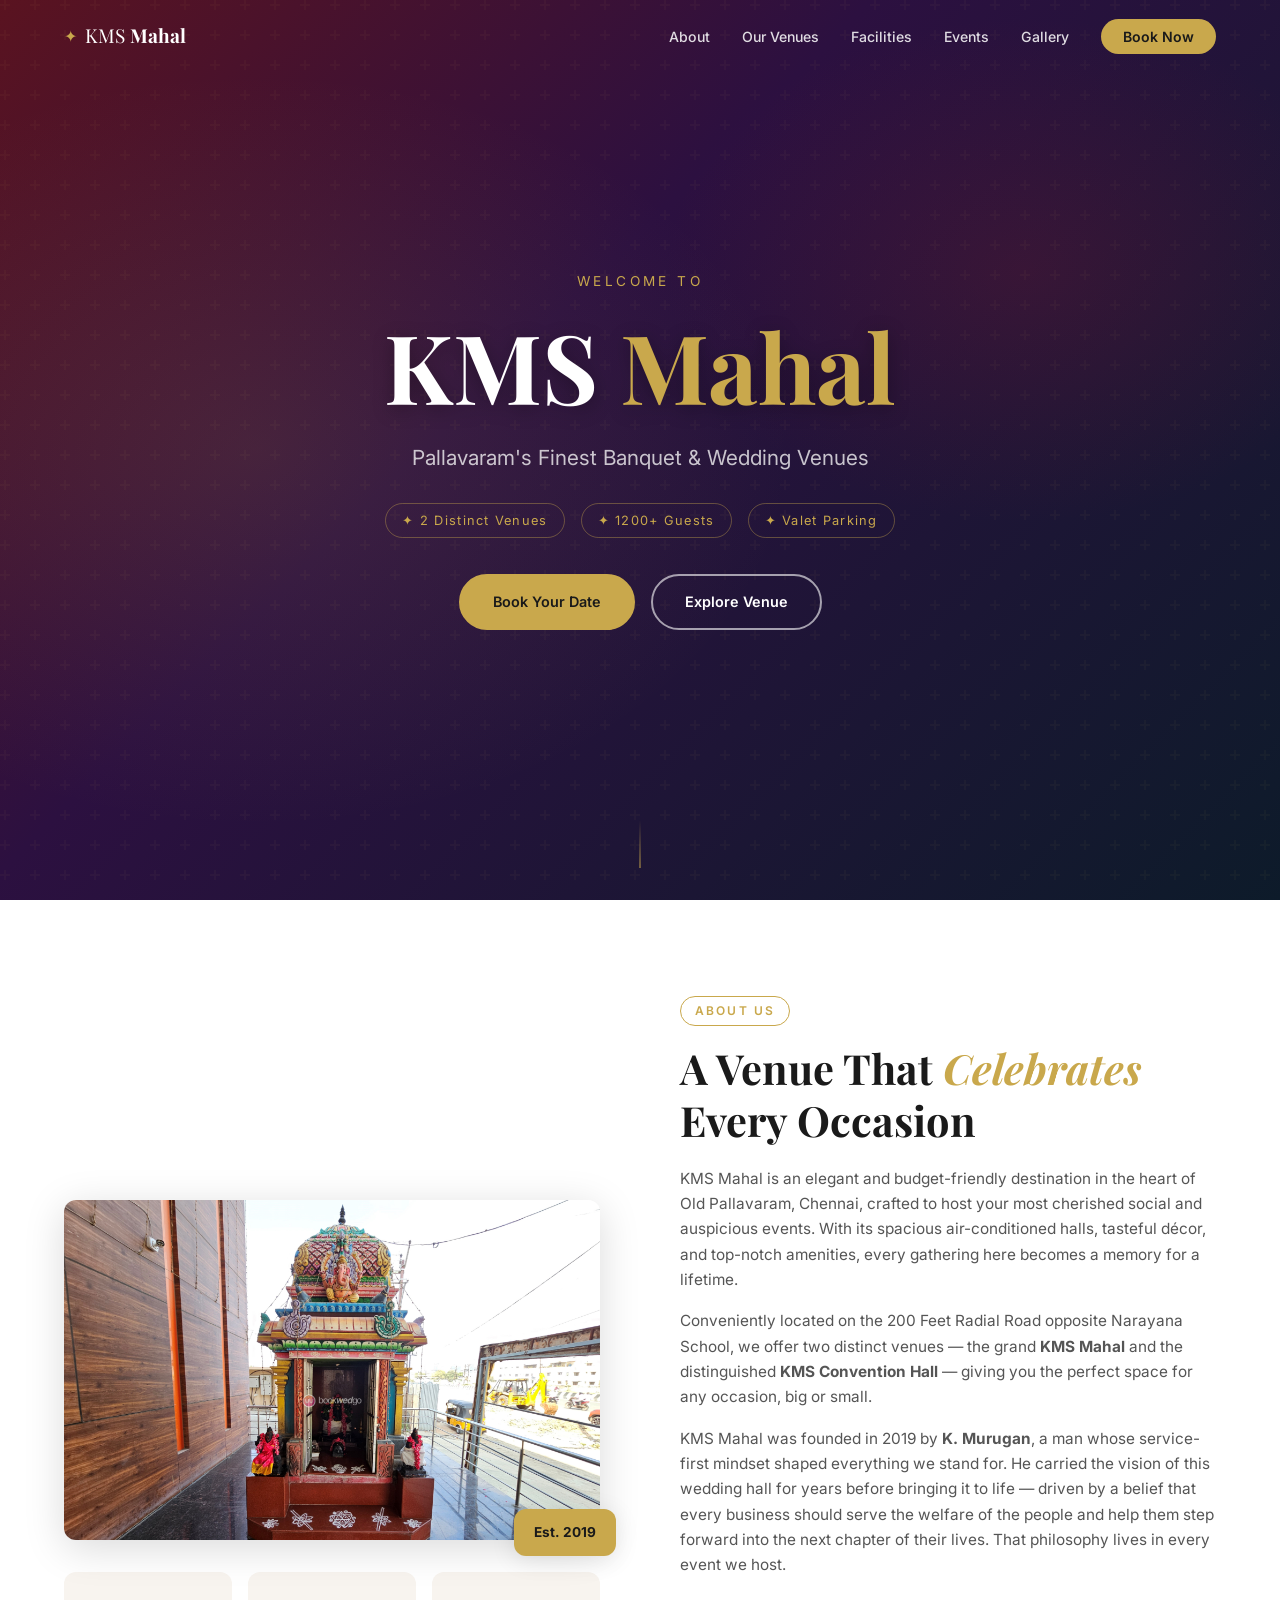
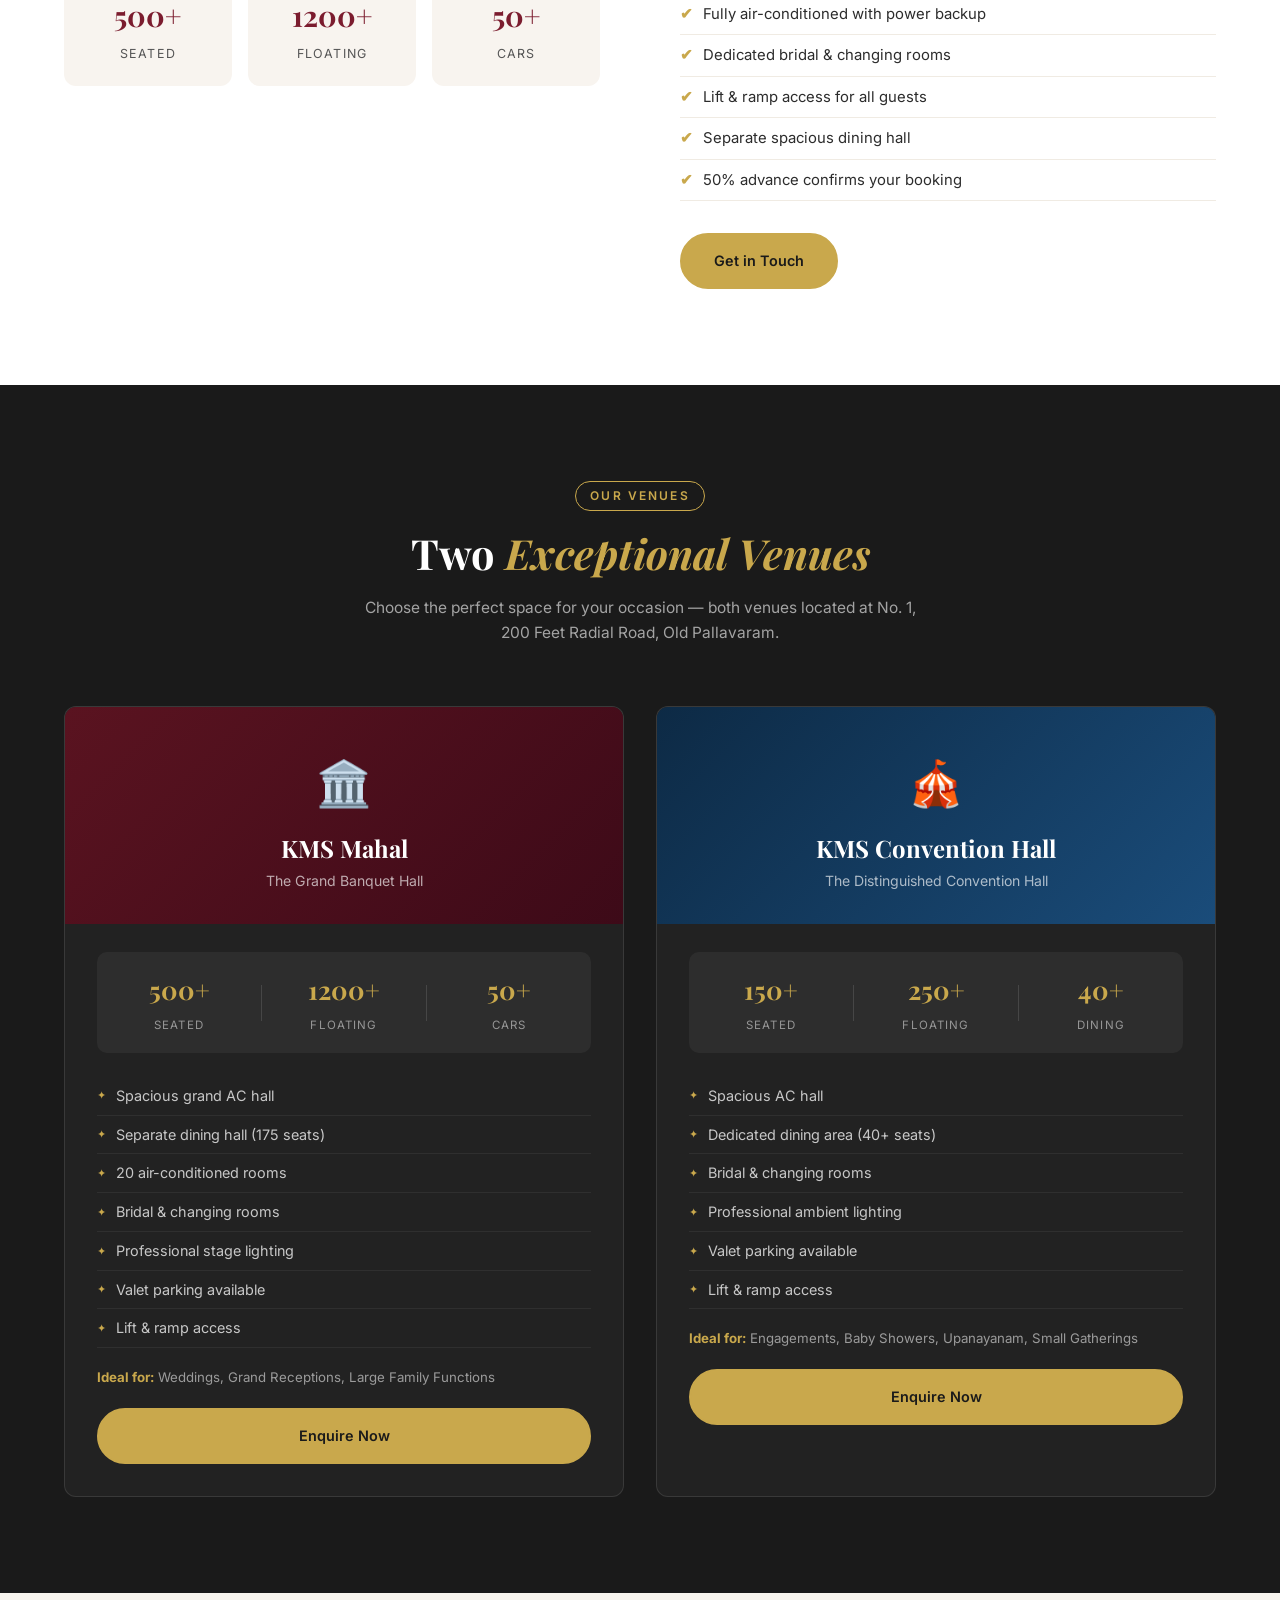
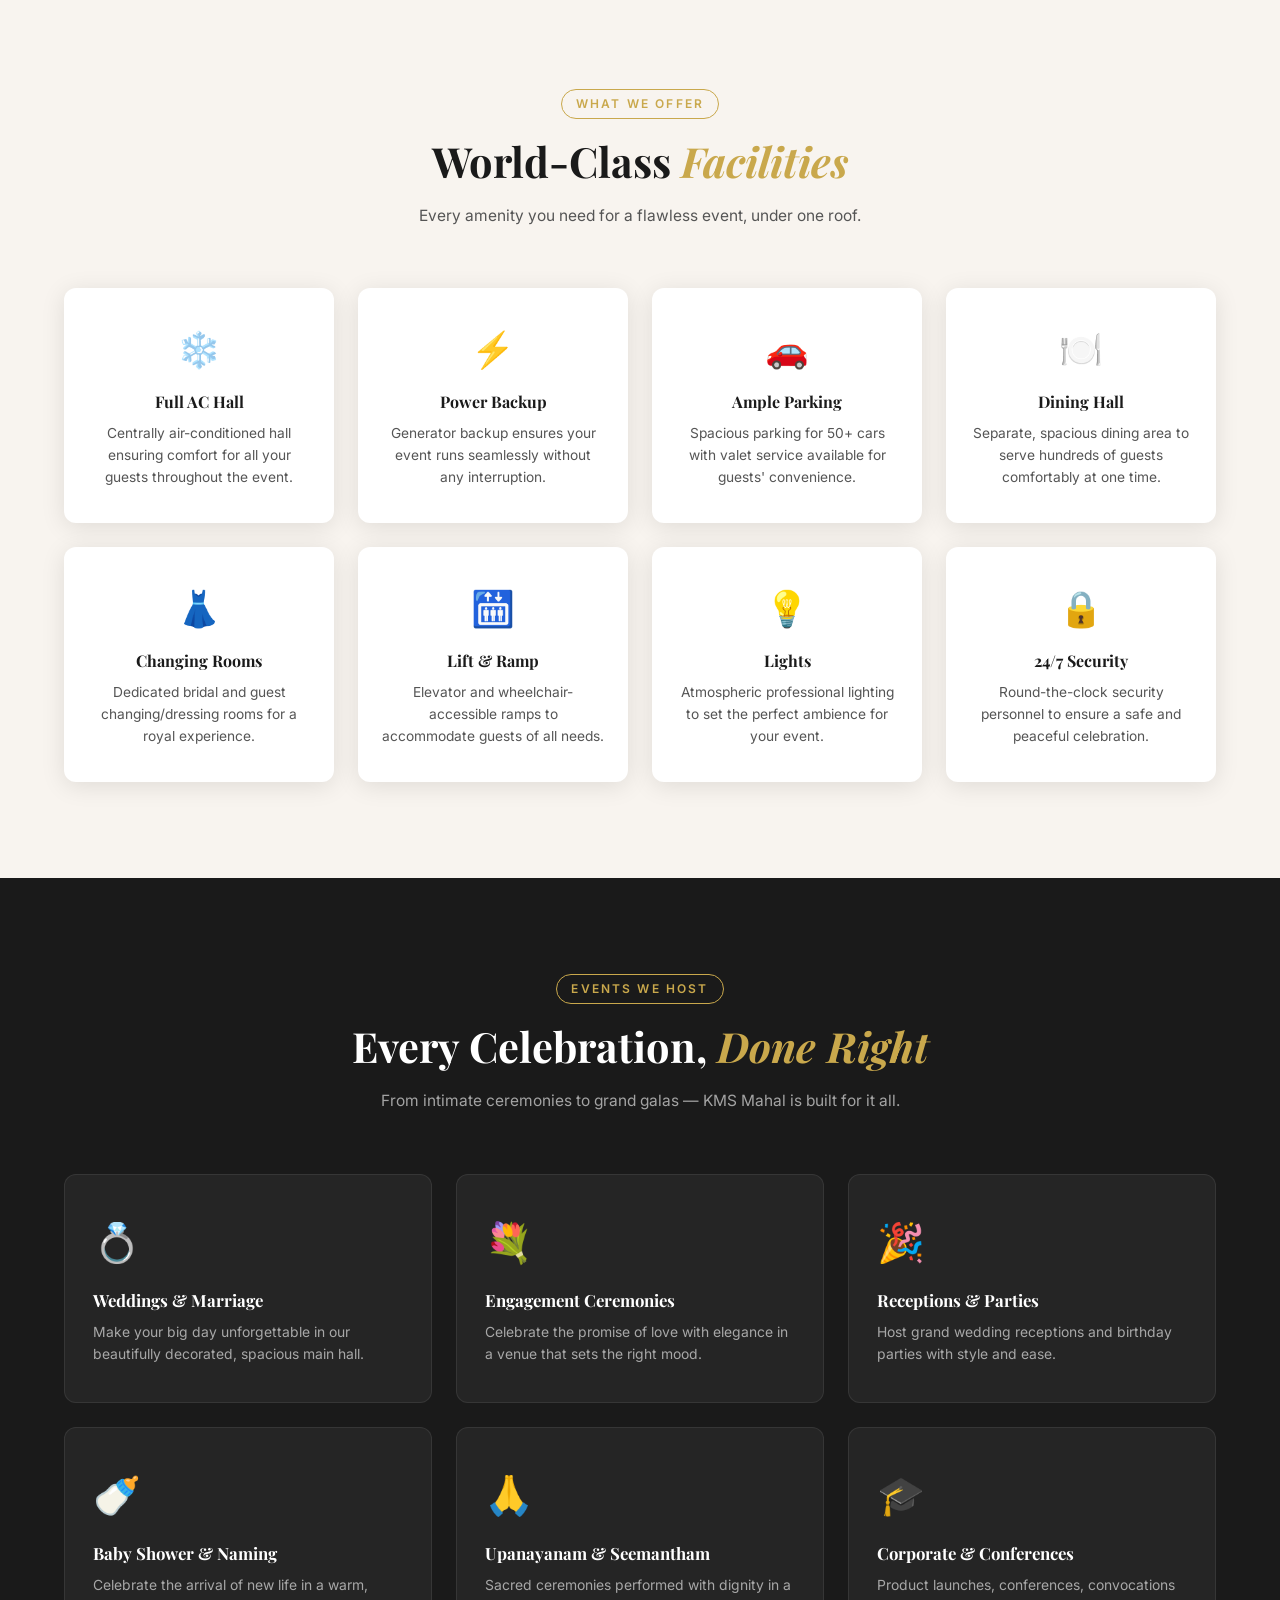
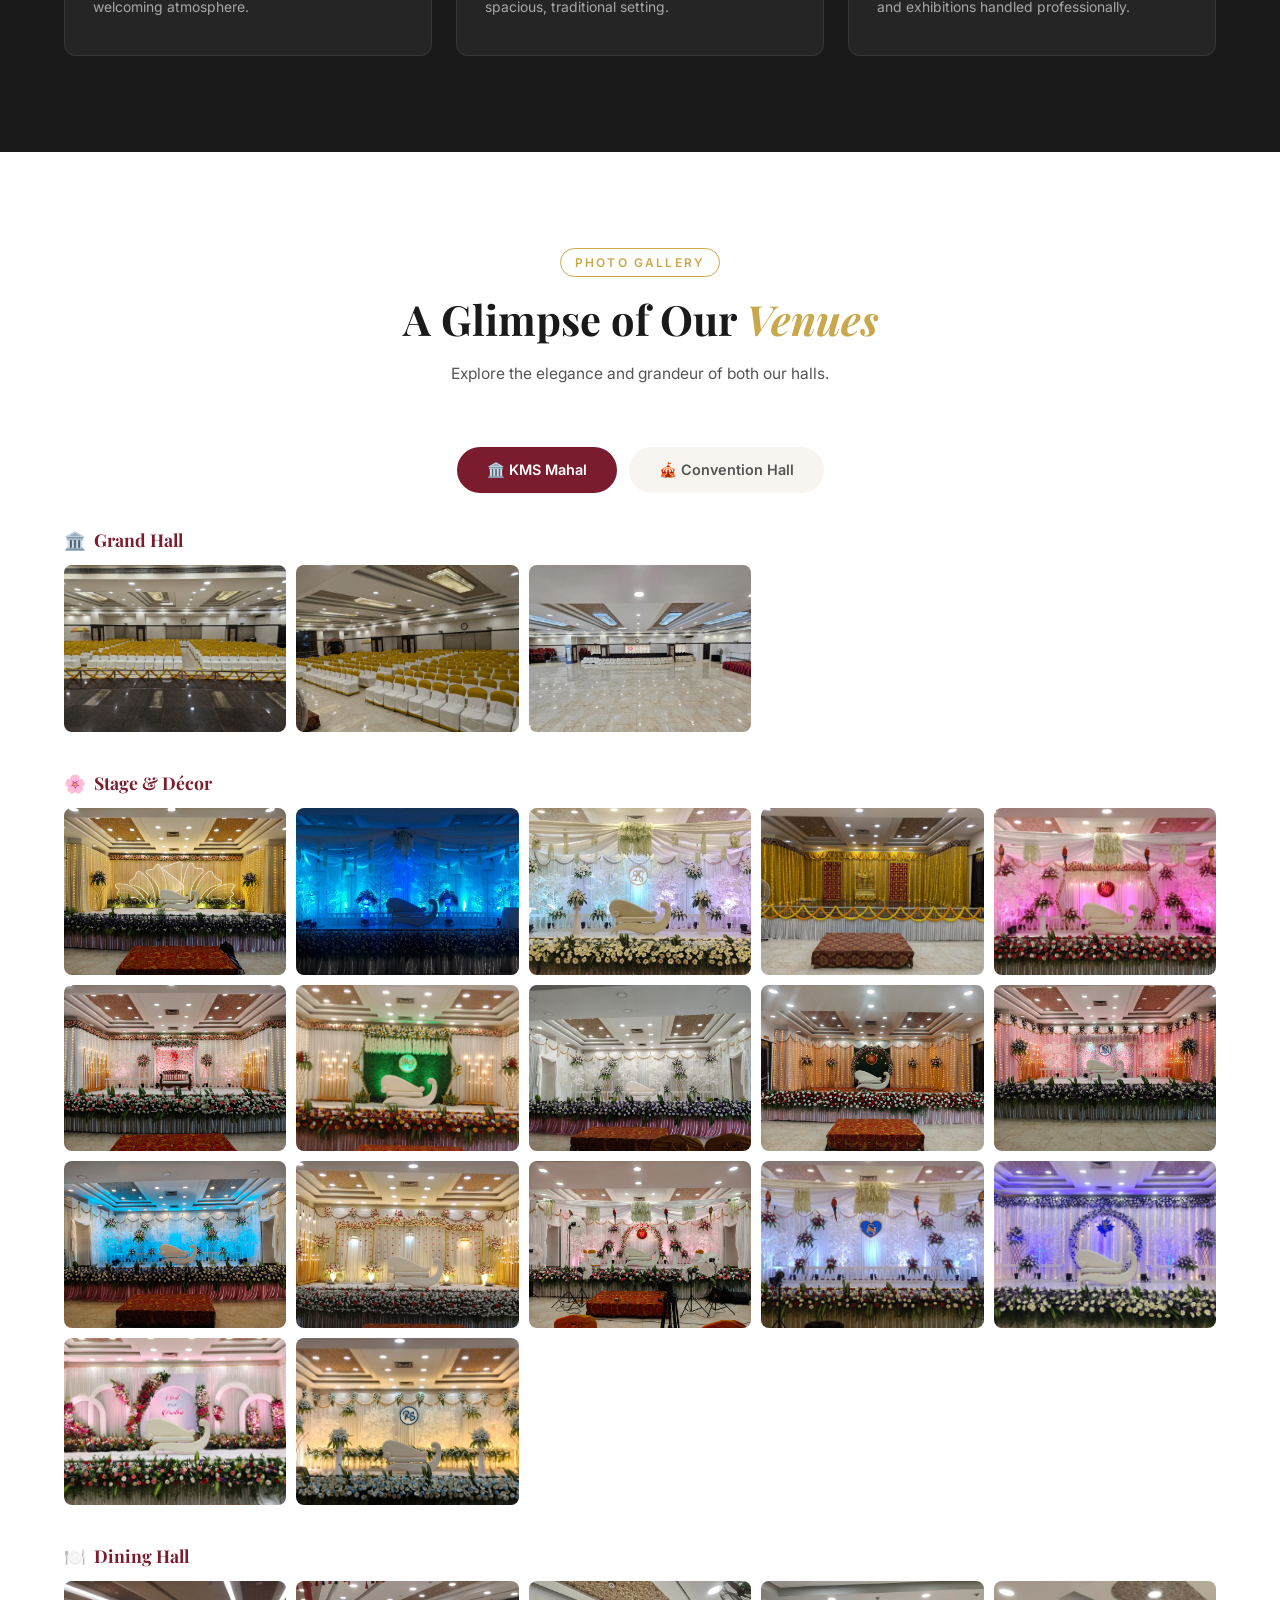
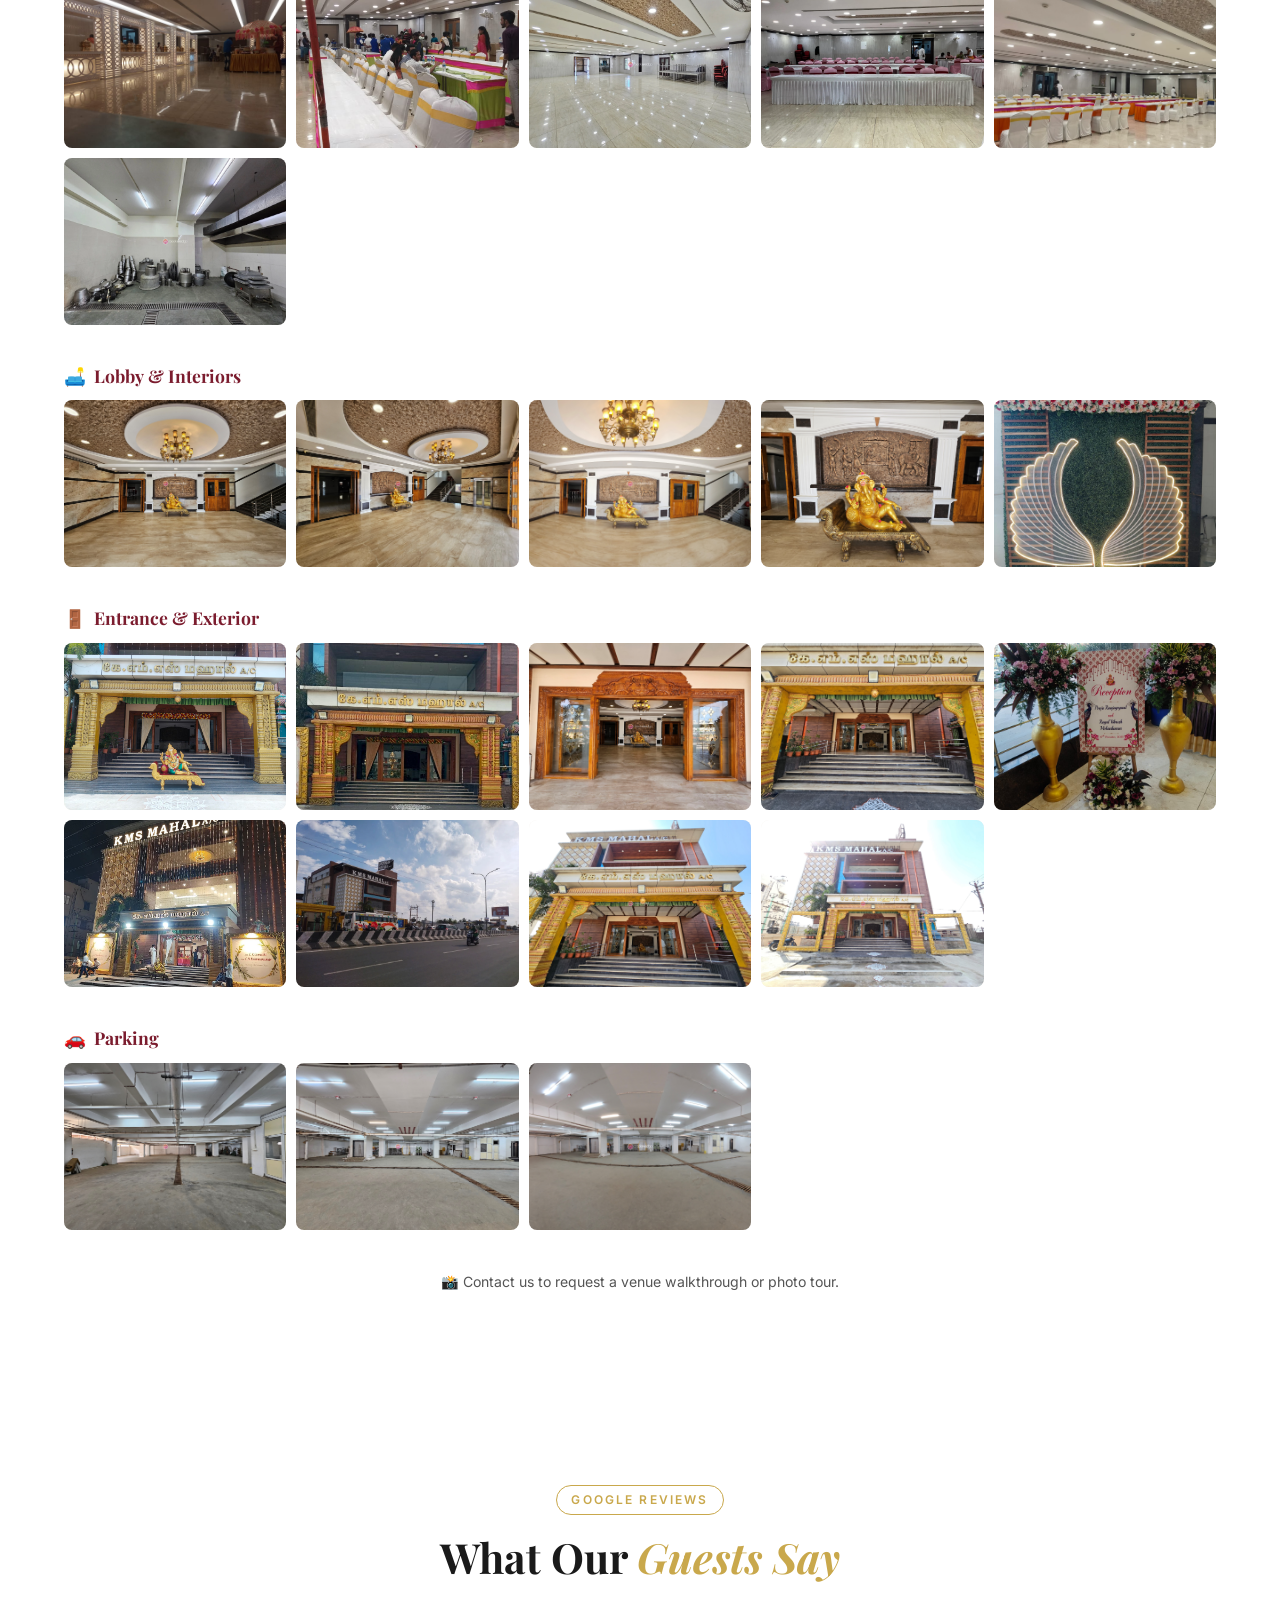
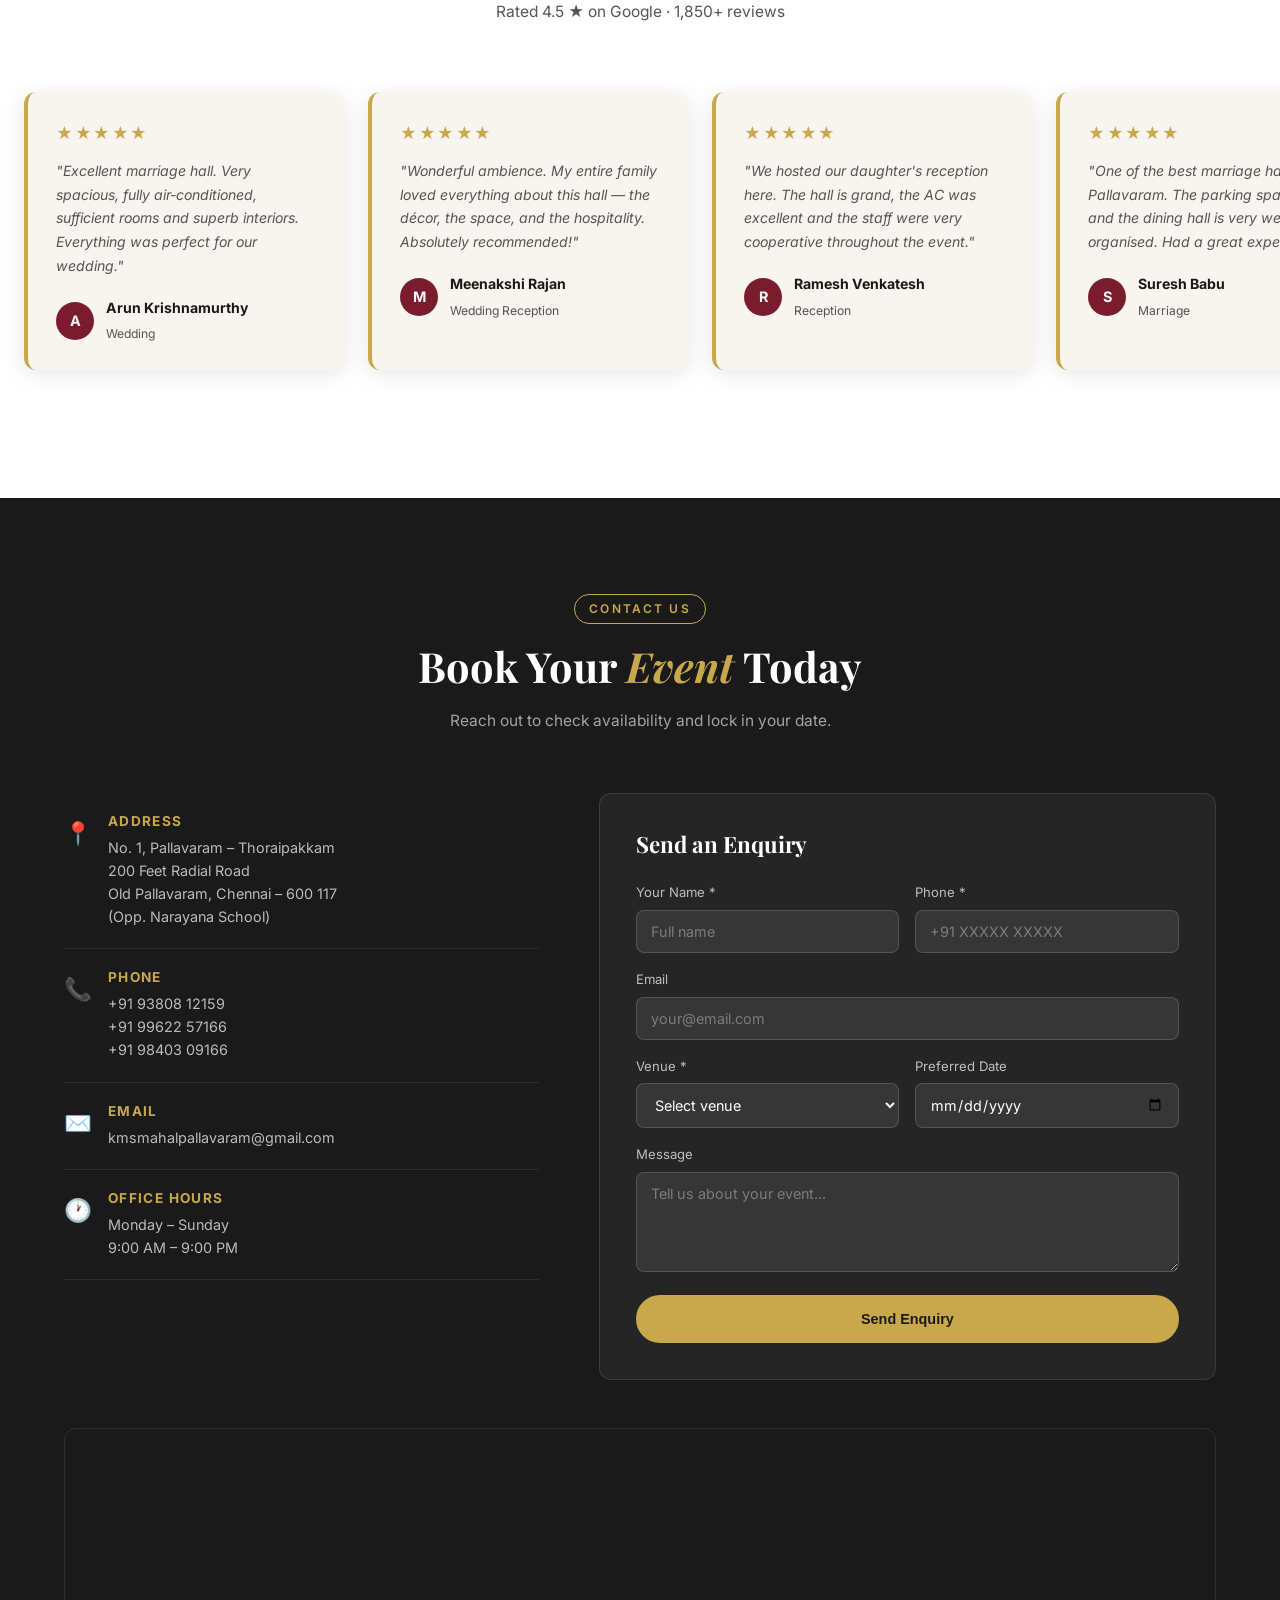
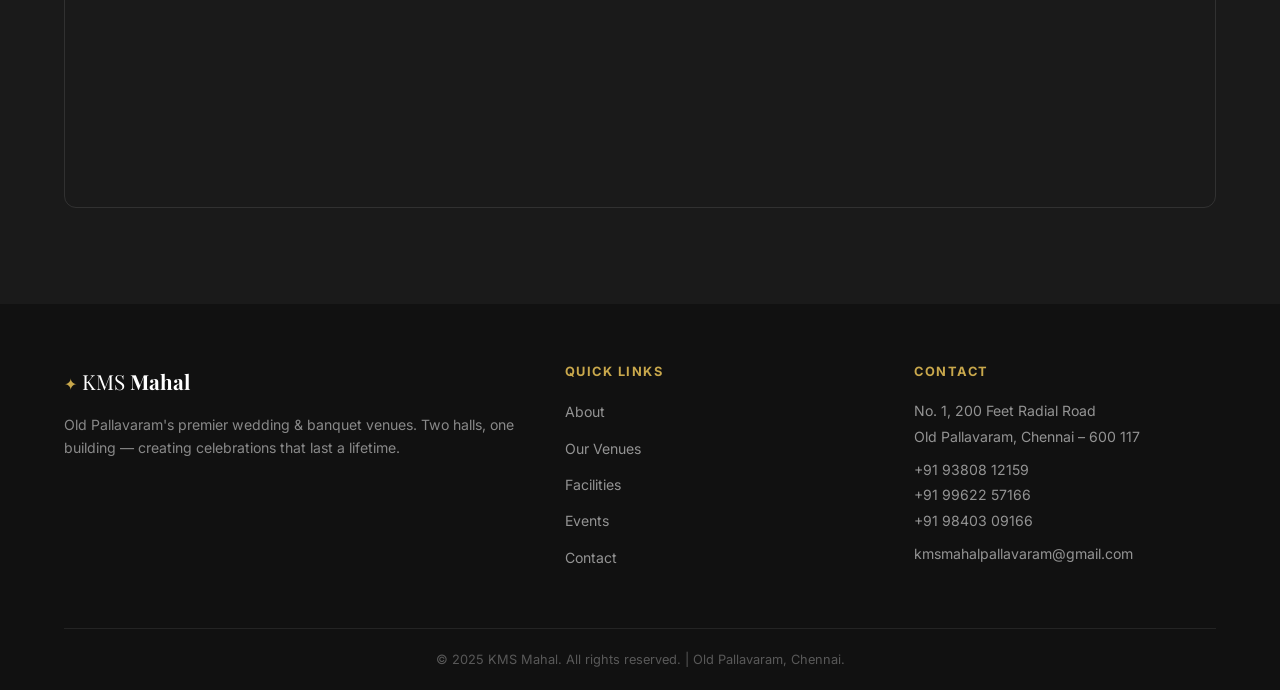
==== commit 1bdb4336: "Add all new photos, Vinayagar image in About Us, favicon, full gallery - Gallery expanded with all n" ====
--- a/index.html
+++ b/index.html
@@ -83,6 +83,9 @@
   <link rel="preconnect" href="https://fonts.googleapis.com" />
   <link rel="preconnect" href="https://fonts.gstatic.com" crossorigin />
   <link href="https://fonts.googleapis.com/css2?family=Playfair+Display:ital,wght@0,400;0,600;0,700;1,400&family=Inter:wght@300;400;500;600&display=swap" rel="stylesheet" />
+  <!-- ── Favicon (shows in browser tab & Google search) ── -->
+  <link rel="icon" type="image/jpeg" href="images/mahal-temple-1.jpeg" />
+  <link rel="apple-touch-icon" href="images/mahal-temple-1.jpeg" />
   <link rel="stylesheet" href="style.css" />
 </head>
 <body>
@@ -136,10 +139,7 @@
       <div class="about-grid">
         <div class="about-visual">
           <div class="about-img-frame">
-            <div class="about-img-placeholder">
-              <div class="about-img-icon">🏛️</div>
-              <p>KMS Mahal</p>
-            </div>
+            <img src="images/mahal-temple-1.jpeg" alt="Lord Vinayagar – KMS Mahal" class="about-real-img" />
             <div class="about-badge">Est. 2019</div>
           </div>
           <div class="about-stat-row">
@@ -373,15 +373,30 @@
           <div class="gallery-thumbs" data-group="KMS Mahal – Grand Hall">
             <div class="thumb-item" data-src="images/mahal-hall-1.jpeg"><img src="images/mahal-hall-1.jpeg" alt="Grand Hall" loading="lazy" /><div class="thumb-ph" style="background:linear-gradient(135deg,#7b1c2e,#c0392b)">🏛️</div></div>
             <div class="thumb-item" data-src="images/mahal-hall-2.jpeg"><img src="images/mahal-hall-2.jpeg" alt="Grand Hall" loading="lazy" /><div class="thumb-ph" style="background:linear-gradient(135deg,#7b1c2e,#a93226)">🏛️</div></div>
+            <div class="thumb-item" data-src="images/mahal-hall-3.jpeg"><img src="images/mahal-hall-3.jpeg" alt="Grand Hall" loading="lazy" /><div class="thumb-ph" style="background:linear-gradient(135deg,#6e1826,#c0392b)">🏛️</div></div>
           </div>
         </div>
 
         <div class="gallery-category">
           <h4 class="gallery-cat-title"><span>🌸</span> Stage &amp; Décor</h4>
           <div class="gallery-thumbs" data-group="KMS Mahal – Stage & Décor">
-            <div class="thumb-item" data-src="images/mahal-stage-1.jpeg"><img src="images/mahal-stage-1.jpeg" alt="Stage" loading="lazy" /><div class="thumb-ph" style="background:linear-gradient(135deg,#4a1c6e,#8e44ad)">🌸</div></div>
-            <div class="thumb-item" data-src="images/mahal-stage-2.jpeg"><img src="images/mahal-stage-2.jpeg" alt="Stage" loading="lazy" /><div class="thumb-ph" style="background:linear-gradient(135deg,#6c3483,#a569bd)">🌸</div></div>
-            <div class="thumb-item" data-src="images/mahal-stage-3.jpeg"><img src="images/mahal-stage-3.jpeg" alt="Stage" loading="lazy" /><div class="thumb-ph" style="background:linear-gradient(135deg,#4a235a,#8e44ad)">🌸</div></div>
+            <div class="thumb-item" data-src="images/mahal-stage-0.jpeg"><img src="images/mahal-stage-0.jpeg" alt="Stage" loading="lazy" /><div class="thumb-ph" style="background:linear-gradient(135deg,#4a1c6e,#8e44ad)">🌸</div></div>
+            <div class="thumb-item" data-src="images/mahal-stage-1.jpeg"><img src="images/mahal-stage-1.jpeg" alt="Stage" loading="lazy" /><div class="thumb-ph" style="background:linear-gradient(135deg,#6c3483,#a569bd)">🌸</div></div>
+            <div class="thumb-item" data-src="images/mahal-stage-2.jpeg"><img src="images/mahal-stage-2.jpeg" alt="Stage" loading="lazy" /><div class="thumb-ph" style="background:linear-gradient(135deg,#4a235a,#8e44ad)">🌸</div></div>
+            <div class="thumb-item" data-src="images/mahal-stage-3.jpeg"><img src="images/mahal-stage-3.jpeg" alt="Stage" loading="lazy" /><div class="thumb-ph" style="background:linear-gradient(135deg,#512e5f,#9b59b6)">🌸</div></div>
+            <div class="thumb-item" data-src="images/mahal-stage-4.jpeg"><img src="images/mahal-stage-4.jpeg" alt="Stage" loading="lazy" /><div class="thumb-ph" style="background:linear-gradient(135deg,#4a1c6e,#d35400)">🌸</div></div>
+            <div class="thumb-item" data-src="images/mahal-stage-5.jpeg"><img src="images/mahal-stage-5.jpeg" alt="Stage" loading="lazy" /><div class="thumb-ph" style="background:linear-gradient(135deg,#4a1c6e,#8e44ad)">🌸</div></div>
+            <div class="thumb-item" data-src="images/mahal-stage-6.jpeg"><img src="images/mahal-stage-6.jpeg" alt="Stage" loading="lazy" /><div class="thumb-ph" style="background:linear-gradient(135deg,#6c3483,#a569bd)">🌸</div></div>
+            <div class="thumb-item" data-src="images/mahal-stage-7.jpeg"><img src="images/mahal-stage-7.jpeg" alt="Stage" loading="lazy" /><div class="thumb-ph" style="background:linear-gradient(135deg,#4a235a,#8e44ad)">🌸</div></div>
+            <div class="thumb-item" data-src="images/mahal-stage-8.jpeg"><img src="images/mahal-stage-8.jpeg" alt="Stage" loading="lazy" /><div class="thumb-ph" style="background:linear-gradient(135deg,#512e5f,#9b59b6)">🌸</div></div>
+            <div class="thumb-item" data-src="images/mahal-stage-9.jpeg"><img src="images/mahal-stage-9.jpeg" alt="Stage" loading="lazy" /><div class="thumb-ph" style="background:linear-gradient(135deg,#4a1c6e,#d35400)">🌸</div></div>
+            <div class="thumb-item" data-src="images/mahal-stage-10.jpeg"><img src="images/mahal-stage-10.jpeg" alt="Stage" loading="lazy" /><div class="thumb-ph" style="background:linear-gradient(135deg,#4a1c6e,#8e44ad)">🌸</div></div>
+            <div class="thumb-item" data-src="images/mahal-stage-11.jpeg"><img src="images/mahal-stage-11.jpeg" alt="Stage" loading="lazy" /><div class="thumb-ph" style="background:linear-gradient(135deg,#6c3483,#a569bd)">🌸</div></div>
+            <div class="thumb-item" data-src="images/mahal-stage-12.jpeg"><img src="images/mahal-stage-12.jpeg" alt="Stage" loading="lazy" /><div class="thumb-ph" style="background:linear-gradient(135deg,#4a235a,#8e44ad)">🌸</div></div>
+            <div class="thumb-item" data-src="images/mahal-stage-13.jpeg"><img src="images/mahal-stage-13.jpeg" alt="Stage" loading="lazy" /><div class="thumb-ph" style="background:linear-gradient(135deg,#512e5f,#9b59b6)">🌸</div></div>
+            <div class="thumb-item" data-src="images/mahal-stage-14.jpeg"><img src="images/mahal-stage-14.jpeg" alt="Stage" loading="lazy" /><div class="thumb-ph" style="background:linear-gradient(135deg,#4a1c6e,#d35400)">🌸</div></div>
+            <div class="thumb-item" data-src="images/mahal-stage-15.jpeg"><img src="images/mahal-stage-15.jpeg" alt="Stage" loading="lazy" /><div class="thumb-ph" style="background:linear-gradient(135deg,#4a235a,#8e44ad)">🌸</div></div>
+            <div class="thumb-item" data-src="images/mahal-stage-16.jpeg"><img src="images/mahal-stage-16.jpeg" alt="Stage" loading="lazy" /><div class="thumb-ph" style="background:linear-gradient(135deg,#512e5f,#9b59b6)">🌸</div></div>
           </div>
         </div>
 
@@ -390,13 +405,45 @@
           <div class="gallery-thumbs" data-group="KMS Mahal – Dining Hall">
             <div class="thumb-item" data-src="images/mahal-dining-1.jpeg"><img src="images/mahal-dining-1.jpeg" alt="Dining Hall" loading="lazy" /><div class="thumb-ph" style="background:linear-gradient(135deg,#1c5a2e,#27ae60)">🍽️</div></div>
             <div class="thumb-item" data-src="images/mahal-dining-2.jpeg"><img src="images/mahal-dining-2.jpeg" alt="Dining Hall" loading="lazy" /><div class="thumb-ph" style="background:linear-gradient(135deg,#1e8449,#2ecc71)">🍽️</div></div>
-          </div>
-        </div>
-
-        <div class="gallery-category">
-          <h4 class="gallery-cat-title"><span>🚪</span> Entrance</h4>
-          <div class="gallery-thumbs" data-group="KMS Mahal – Entrance">
-            <div class="thumb-item" data-src="images/mahal-entrance-1.jpeg"><img src="images/mahal-entrance-1.jpeg" alt="Entrance" loading="lazy" /><div class="thumb-ph" style="background:linear-gradient(135deg,#5c4a00,#d4ac0d)">🚪</div></div>
+            <div class="thumb-item" data-src="images/mahal-dining-3.jpeg"><img src="images/mahal-dining-3.jpeg" alt="Dining Hall" loading="lazy" /><div class="thumb-ph" style="background:linear-gradient(135deg,#1c5a2e,#27ae60)">🍽️</div></div>
+            <div class="thumb-item" data-src="images/mahal-dining-4.jpeg"><img src="images/mahal-dining-4.jpeg" alt="Dining Hall" loading="lazy" /><div class="thumb-ph" style="background:linear-gradient(135deg,#1e8449,#2ecc71)">🍽️</div></div>
+            <div class="thumb-item" data-src="images/mahal-dining-5.jpeg"><img src="images/mahal-dining-5.jpeg" alt="Dining Hall" loading="lazy" /><div class="thumb-ph" style="background:linear-gradient(135deg,#145a32,#27ae60)">🍽️</div></div>
+            <div class="thumb-item" data-src="images/mahal-kitchen-1.webp"><img src="images/mahal-kitchen-1.webp" alt="Kitchen" loading="lazy" /><div class="thumb-ph" style="background:linear-gradient(135deg,#1c5a2e,#27ae60)">🍽️</div></div>
+          </div>
+        </div>
+
+        <div class="gallery-category">
+          <h4 class="gallery-cat-title"><span>🛋️</span> Lobby &amp; Interiors</h4>
+          <div class="gallery-thumbs" data-group="KMS Mahal – Lobby & Interiors">
+            <div class="thumb-item" data-src="images/mahal-lobby-1.jpeg"><img src="images/mahal-lobby-1.jpeg" alt="Lobby" loading="lazy" /><div class="thumb-ph" style="background:linear-gradient(135deg,#1a3a5c,#2471a3)">🛋️</div></div>
+            <div class="thumb-item" data-src="images/mahal-lobby-2.jpeg"><img src="images/mahal-lobby-2.jpeg" alt="Lobby" loading="lazy" /><div class="thumb-ph" style="background:linear-gradient(135deg,#154360,#2980b9)">🛋️</div></div>
+            <div class="thumb-item" data-src="images/mahal-lobby-3.jpeg"><img src="images/mahal-lobby-3.jpeg" alt="Lobby" loading="lazy" /><div class="thumb-ph" style="background:linear-gradient(135deg,#1a3a5c,#2471a3)">🛋️</div></div>
+            <div class="thumb-item" data-src="images/mahal-lobby-4.jpeg"><img src="images/mahal-lobby-4.jpeg" alt="Lobby" loading="lazy" /><div class="thumb-ph" style="background:linear-gradient(135deg,#154360,#2980b9)">🛋️</div></div>
+            <div class="thumb-item" data-src="images/mahal-selfie-corner-1.jpeg"><img src="images/mahal-selfie-corner-1.jpeg" alt="Selfie Corner" loading="lazy" /><div class="thumb-ph" style="background:linear-gradient(135deg,#4a1c6e,#8e44ad)">🛋️</div></div>
+          </div>
+        </div>
+
+        <div class="gallery-category">
+          <h4 class="gallery-cat-title"><span>🚪</span> Entrance &amp; Exterior</h4>
+          <div class="gallery-thumbs" data-group="KMS Mahal – Entrance & Exterior">
+            <div class="thumb-item" data-src="images/mahal-entrance-0.jpeg"><img src="images/mahal-entrance-0.jpeg" alt="Entrance" loading="lazy" /><div class="thumb-ph" style="background:linear-gradient(135deg,#5c4a00,#d4ac0d)">🚪</div></div>
+            <div class="thumb-item" data-src="images/mahal-entrance-1.jpeg"><img src="images/mahal-entrance-1.jpeg" alt="Entrance" loading="lazy" /><div class="thumb-ph" style="background:linear-gradient(135deg,#7d6608,#f1c40f)">🚪</div></div>
+            <div class="thumb-item" data-src="images/mahal-entrance-2.jpeg"><img src="images/mahal-entrance-2.jpeg" alt="Entrance" loading="lazy" /><div class="thumb-ph" style="background:linear-gradient(135deg,#5c4a00,#d4ac0d)">🚪</div></div>
+            <div class="thumb-item" data-src="images/mahal-entrance-3.jpeg"><img src="images/mahal-entrance-3.jpeg" alt="Entrance" loading="lazy" /><div class="thumb-ph" style="background:linear-gradient(135deg,#7d6608,#f1c40f)">🚪</div></div>
+            <div class="thumb-item" data-src="images/mahal-displayboard-1.jpeg"><img src="images/mahal-displayboard-1.jpeg" alt="Display Board" loading="lazy" /><div class="thumb-ph" style="background:linear-gradient(135deg,#5c4a00,#b7950b)">🚪</div></div>
+            <div class="thumb-item" data-src="images/mahal-view-1.jpeg"><img src="images/mahal-view-1.jpeg" alt="Venue View" loading="lazy" /><div class="thumb-ph" style="background:linear-gradient(135deg,#2c3e50,#4a6278)">🚪</div></div>
+            <div class="thumb-item" data-src="images/mahal-view-2.jpeg"><img src="images/mahal-view-2.jpeg" alt="Venue View" loading="lazy" /><div class="thumb-ph" style="background:linear-gradient(135deg,#1a3a5c,#2471a3)">🚪</div></div>
+            <div class="thumb-item" data-src="images/mahal-view-3.jpeg"><img src="images/mahal-view-3.jpeg" alt="Venue View" loading="lazy" /><div class="thumb-ph" style="background:linear-gradient(135deg,#2c3e50,#4a6278)">🚪</div></div>
+            <div class="thumb-item" data-src="images/mahal-view-4.jpeg"><img src="images/mahal-view-4.jpeg" alt="Venue View" loading="lazy" /><div class="thumb-ph" style="background:linear-gradient(135deg,#1a3a5c,#2471a3)">🚪</div></div>
+          </div>
+        </div>
+
+        <div class="gallery-category">
+          <h4 class="gallery-cat-title"><span>🚗</span> Parking</h4>
+          <div class="gallery-thumbs" data-group="KMS Mahal – Parking">
+            <div class="thumb-item" data-src="images/mahal-car-parking-1.jpg"><img src="images/mahal-car-parking-1.jpg" alt="Parking" loading="lazy" /><div class="thumb-ph" style="background:linear-gradient(135deg,#2c3e50,#4a6278)">🚗</div></div>
+            <div class="thumb-item" data-src="images/mahal-car-parking-2.jpg"><img src="images/mahal-car-parking-2.jpg" alt="Parking" loading="lazy" /><div class="thumb-ph" style="background:linear-gradient(135deg,#1a3a5c,#2471a3)">🚗</div></div>
+            <div class="thumb-item" data-src="images/mahal-car-parking-3.jpg"><img src="images/mahal-car-parking-3.jpg" alt="Parking" loading="lazy" /><div class="thumb-ph" style="background:linear-gradient(135deg,#2c3e50,#4a6278)">🚗</div></div>
           </div>
         </div>
 
@@ -416,6 +463,20 @@
           <h4 class="gallery-cat-title"><span>🌺</span> Stage &amp; Décor</h4>
           <div class="gallery-thumbs" data-group="Convention Hall – Stage & Décor">
             <div class="thumb-item" data-src="images/conv-stage.jpg"><img src="images/conv-stage.jpg" alt="Stage" loading="lazy" /><div class="thumb-ph" style="background:linear-gradient(135deg,#4a2c1a,#a04000)">🌺</div></div>
+            <div class="thumb-item" data-src="images/conv-stage-1.jpg"><img src="images/conv-stage-1.jpg" alt="Stage" loading="lazy" /><div class="thumb-ph" style="background:linear-gradient(135deg,#6e2610,#ca6f1e)">🌺</div></div>
+            <div class="thumb-item" data-src="images/conv-stage-2.jpg"><img src="images/conv-stage-2.jpg" alt="Stage" loading="lazy" /><div class="thumb-ph" style="background:linear-gradient(135deg,#4a2c1a,#e67e22)">🌺</div></div>
+            <div class="thumb-item" data-src="images/conv-stage-3.jpg"><img src="images/conv-stage-3.jpg" alt="Stage" loading="lazy" /><div class="thumb-ph" style="background:linear-gradient(135deg,#4a2c1a,#a04000)">🌺</div></div>
+            <div class="thumb-item" data-src="images/conv-stage-4.jpg"><img src="images/conv-stage-4.jpg" alt="Stage" loading="lazy" /><div class="thumb-ph" style="background:linear-gradient(135deg,#6e2610,#ca6f1e)">🌺</div></div>
+            <div class="thumb-item" data-src="images/conv-stage-5.jpg"><img src="images/conv-stage-5.jpg" alt="Stage" loading="lazy" /><div class="thumb-ph" style="background:linear-gradient(135deg,#4a2c1a,#e67e22)">🌺</div></div>
+            <div class="thumb-item" data-src="images/conv-stage-6.jpg"><img src="images/conv-stage-6.jpg" alt="Stage" loading="lazy" /><div class="thumb-ph" style="background:linear-gradient(135deg,#4a2c1a,#a04000)">🌺</div></div>
+            <div class="thumb-item" data-src="images/conv-stage-7.jpg"><img src="images/conv-stage-7.jpg" alt="Stage" loading="lazy" /><div class="thumb-ph" style="background:linear-gradient(135deg,#6e2610,#ca6f1e)">🌺</div></div>
+            <div class="thumb-item" data-src="images/conv-stage-8.jpg"><img src="images/conv-stage-8.jpg" alt="Stage" loading="lazy" /><div class="thumb-ph" style="background:linear-gradient(135deg,#4a2c1a,#e67e22)">🌺</div></div>
+            <div class="thumb-item" data-src="images/conv-stage-9.jpg"><img src="images/conv-stage-9.jpg" alt="Stage" loading="lazy" /><div class="thumb-ph" style="background:linear-gradient(135deg,#4a2c1a,#a04000)">🌺</div></div>
+            <div class="thumb-item" data-src="images/conv-stage-10.jpg"><img src="images/conv-stage-10.jpg" alt="Stage" loading="lazy" /><div class="thumb-ph" style="background:linear-gradient(135deg,#6e2610,#ca6f1e)">🌺</div></div>
+            <div class="thumb-item" data-src="images/conv-stage-11.jpg"><img src="images/conv-stage-11.jpg" alt="Stage" loading="lazy" /><div class="thumb-ph" style="background:linear-gradient(135deg,#4a2c1a,#e67e22)">🌺</div></div>
+            <div class="thumb-item" data-src="images/conv-stage-12.jpg"><img src="images/conv-stage-12.jpg" alt="Stage" loading="lazy" /><div class="thumb-ph" style="background:linear-gradient(135deg,#4a2c1a,#a04000)">🌺</div></div>
+            <div class="thumb-item" data-src="images/conv-stage-13.jpg"><img src="images/conv-stage-13.jpg" alt="Stage" loading="lazy" /><div class="thumb-ph" style="background:linear-gradient(135deg,#6e2610,#ca6f1e)">🌺</div></div>
+            <div class="thumb-item" data-src="images/conv-stage-14.jpg"><img src="images/conv-stage-14.jpg" alt="Stage" loading="lazy" /><div class="thumb-ph" style="background:linear-gradient(135deg,#4a2c1a,#e67e22)">🌺</div></div>
           </div>
         </div>
 
@@ -423,6 +484,18 @@
           <h4 class="gallery-cat-title"><span>🚪</span> Entrance</h4>
           <div class="gallery-thumbs" data-group="Convention Hall – Entrance">
             <div class="thumb-item" data-src="images/cnv-entrance.jpg"><img src="images/cnv-entrance.jpg" alt="Entrance" loading="lazy" /><div class="thumb-ph" style="background:linear-gradient(135deg,#5c4a00,#d4ac0d)">🚪</div></div>
+            <div class="thumb-item" data-src="images/conv-entrance-1.jpg"><img src="images/conv-entrance-1.jpg" alt="Entrance" loading="lazy" /><div class="thumb-ph" style="background:linear-gradient(135deg,#7d6608,#f1c40f)">🚪</div></div>
+            <div class="thumb-item" data-src="images/conv-entrance-2.jpg"><img src="images/conv-entrance-2.jpg" alt="Entrance" loading="lazy" /><div class="thumb-ph" style="background:linear-gradient(135deg,#5c4a00,#b7950b)">🚪</div></div>
+          </div>
+        </div>
+
+        <div class="gallery-category">
+          <h4 class="gallery-cat-title"><span>🌆</span> Venue Views</h4>
+          <div class="gallery-thumbs" data-group="Convention Hall – Venue Views">
+            <div class="thumb-item" data-src="images/mahal-view-1.jpeg"><img src="images/mahal-view-1.jpeg" alt="Venue View" loading="lazy" /><div class="thumb-ph" style="background:linear-gradient(135deg,#2c3e50,#4a6278)">🌆</div></div>
+            <div class="thumb-item" data-src="images/mahal-view-2.jpeg"><img src="images/mahal-view-2.jpeg" alt="Venue View" loading="lazy" /><div class="thumb-ph" style="background:linear-gradient(135deg,#1a3a5c,#2471a3)">🌆</div></div>
+            <div class="thumb-item" data-src="images/mahal-view-3.jpeg"><img src="images/mahal-view-3.jpeg" alt="Venue View" loading="lazy" /><div class="thumb-ph" style="background:linear-gradient(135deg,#2c3e50,#4a6278)">🌆</div></div>
+            <div class="thumb-item" data-src="images/mahal-view-4.jpeg"><img src="images/mahal-view-4.jpeg" alt="Venue View" loading="lazy" /><div class="thumb-ph" style="background:linear-gradient(135deg,#1a3a5c,#2471a3)">🌆</div></div>
           </div>
         </div>
 
--- a/style.css
+++ b/style.css
@@ -262,6 +262,15 @@
 }
 .about-img-icon { font-size: 3.5rem; }
 .about-img-placeholder p { font-family: 'Playfair Display', serif; font-size: 1.4rem; }
+.about-real-img {
+  width: 100%;
+  height: 340px;
+  object-fit: cover;
+  object-position: center top;
+  border-radius: var(--radius);
+  display: block;
+  box-shadow: var(--shadow-lg);
+}
 .about-badge {
   position: absolute;
   bottom: -16px;
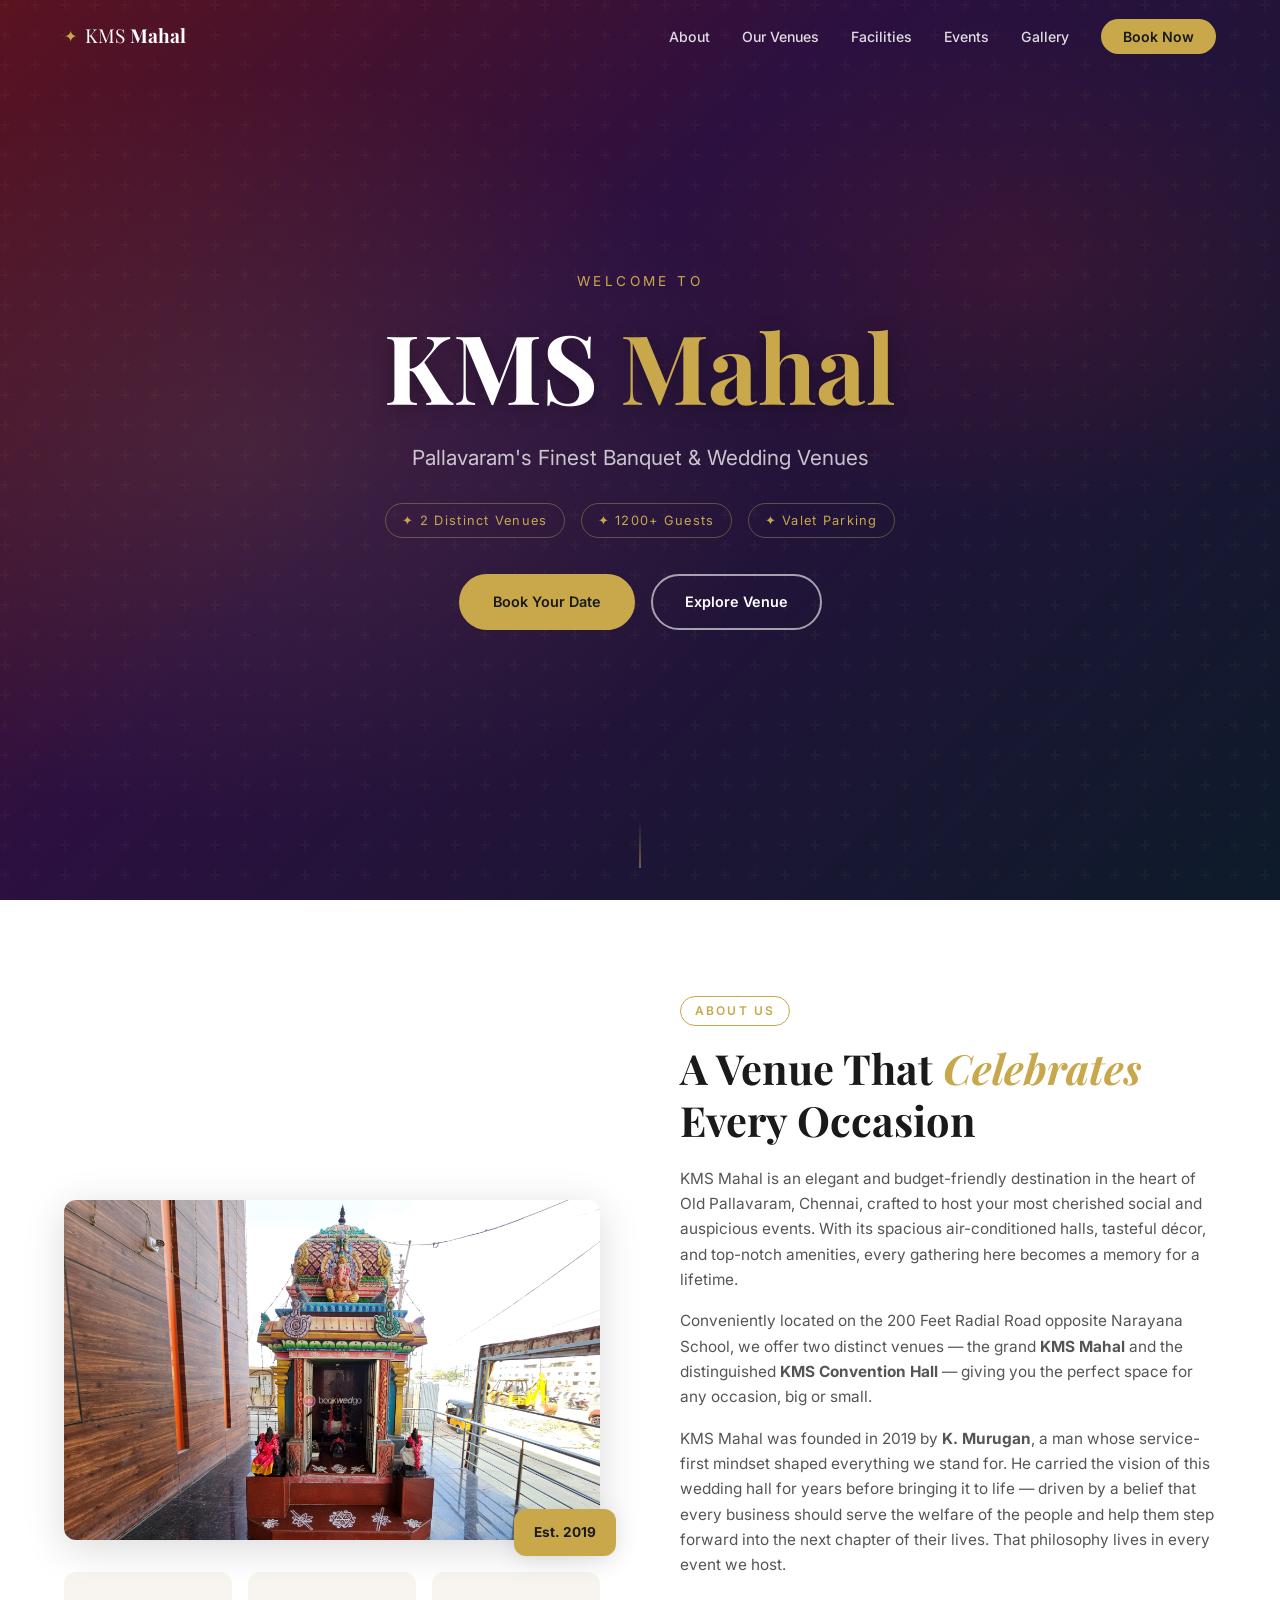
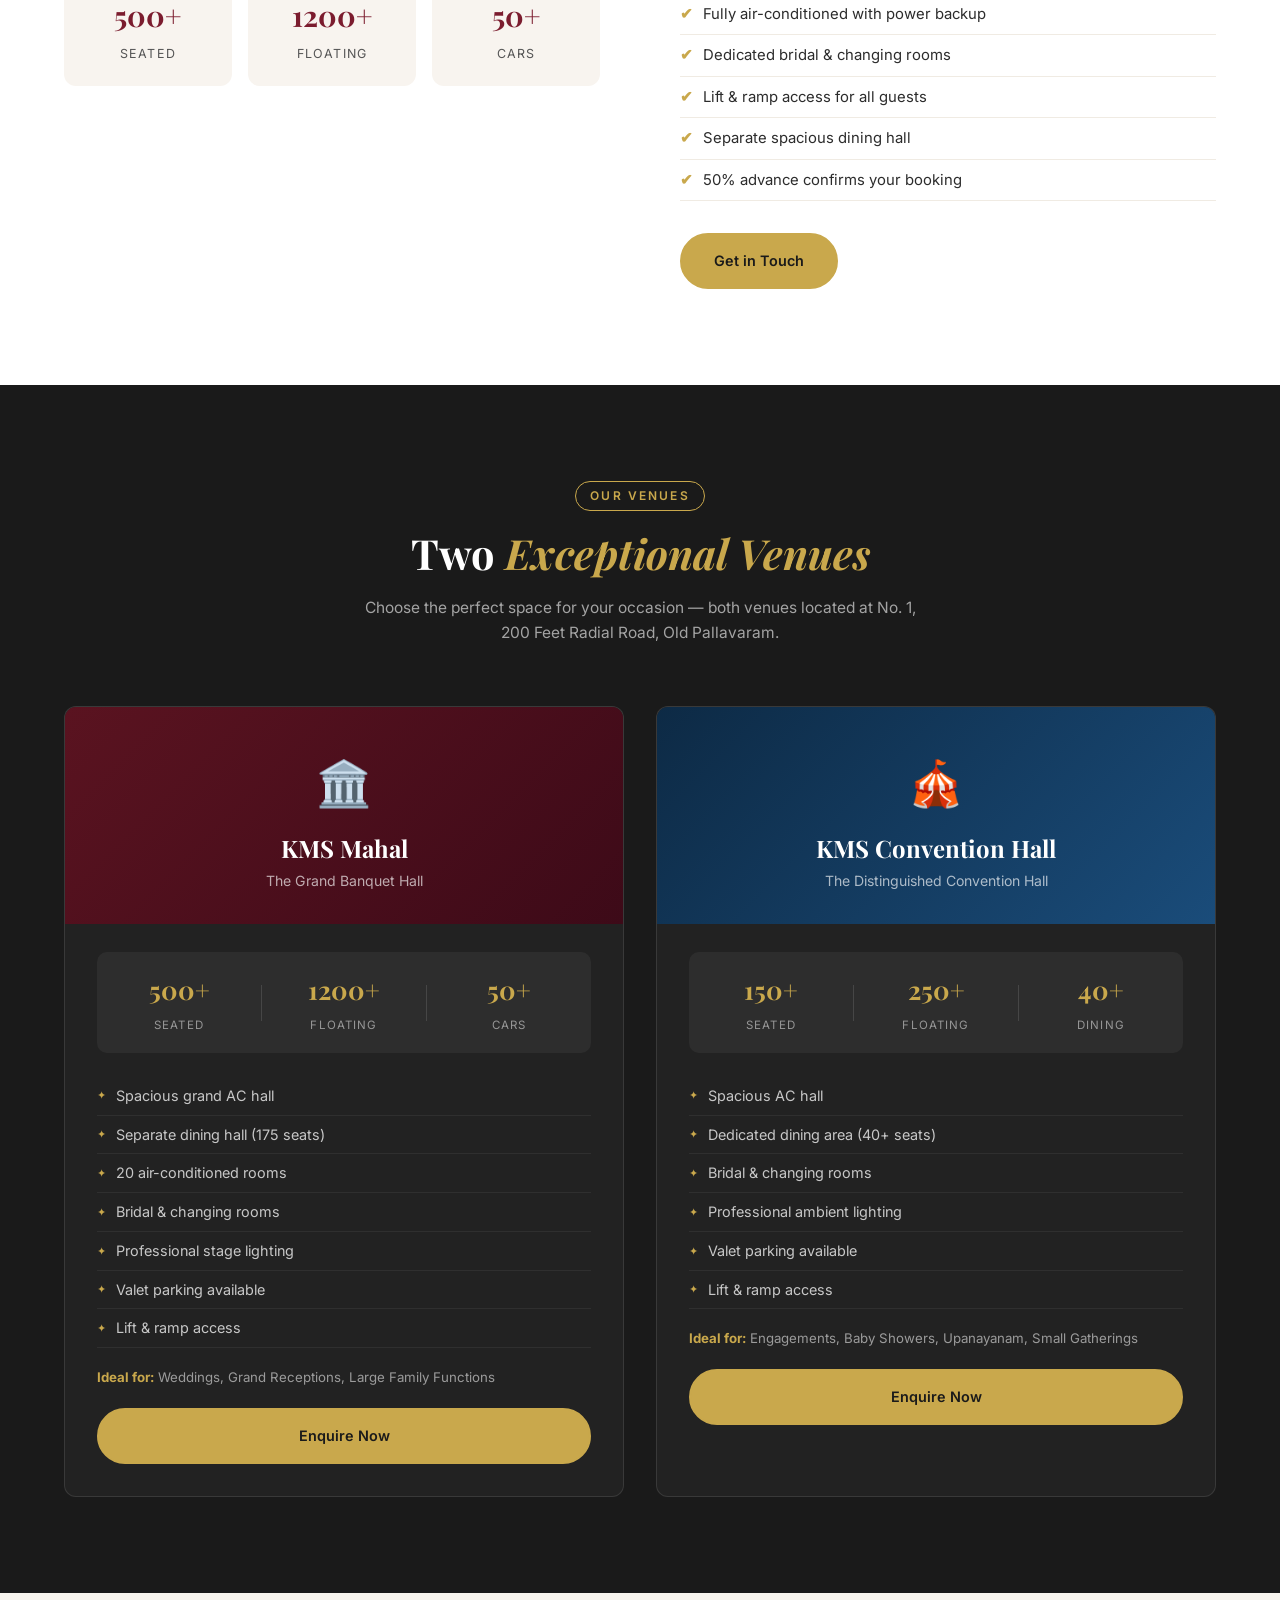
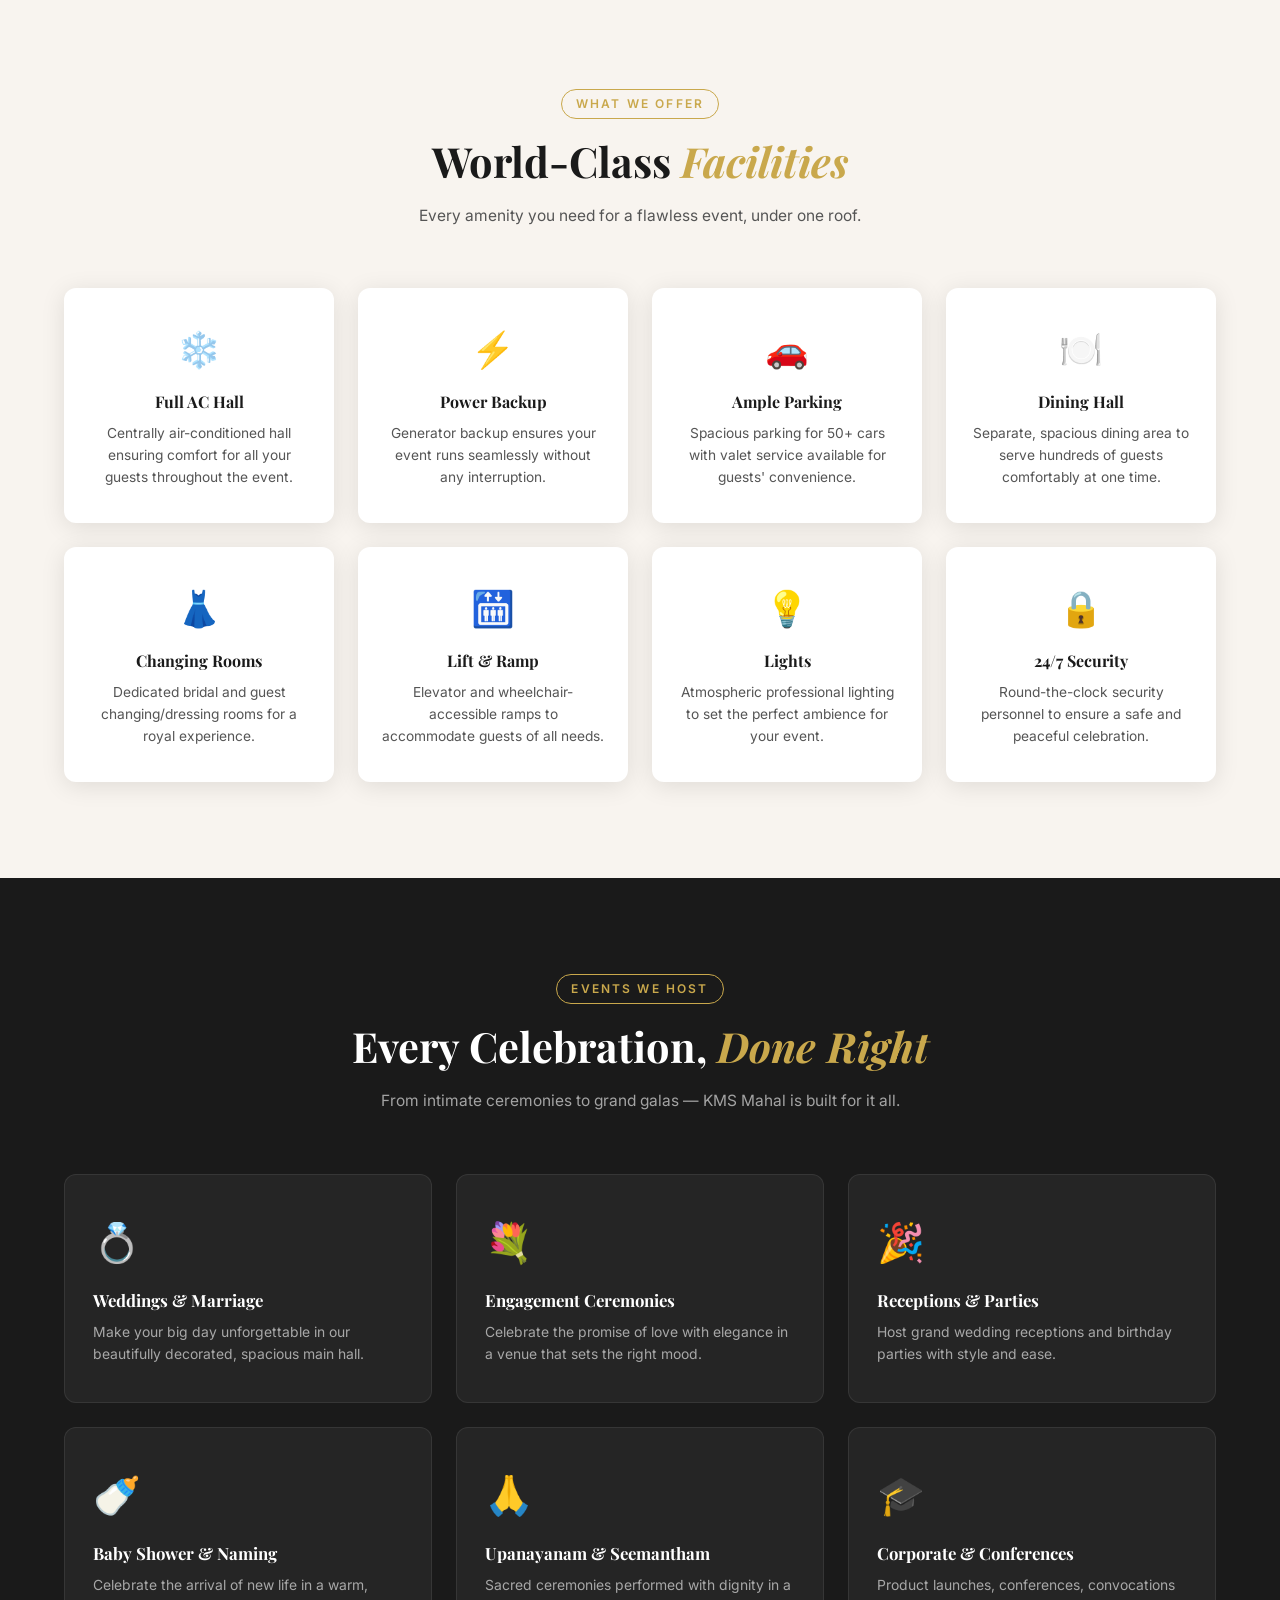
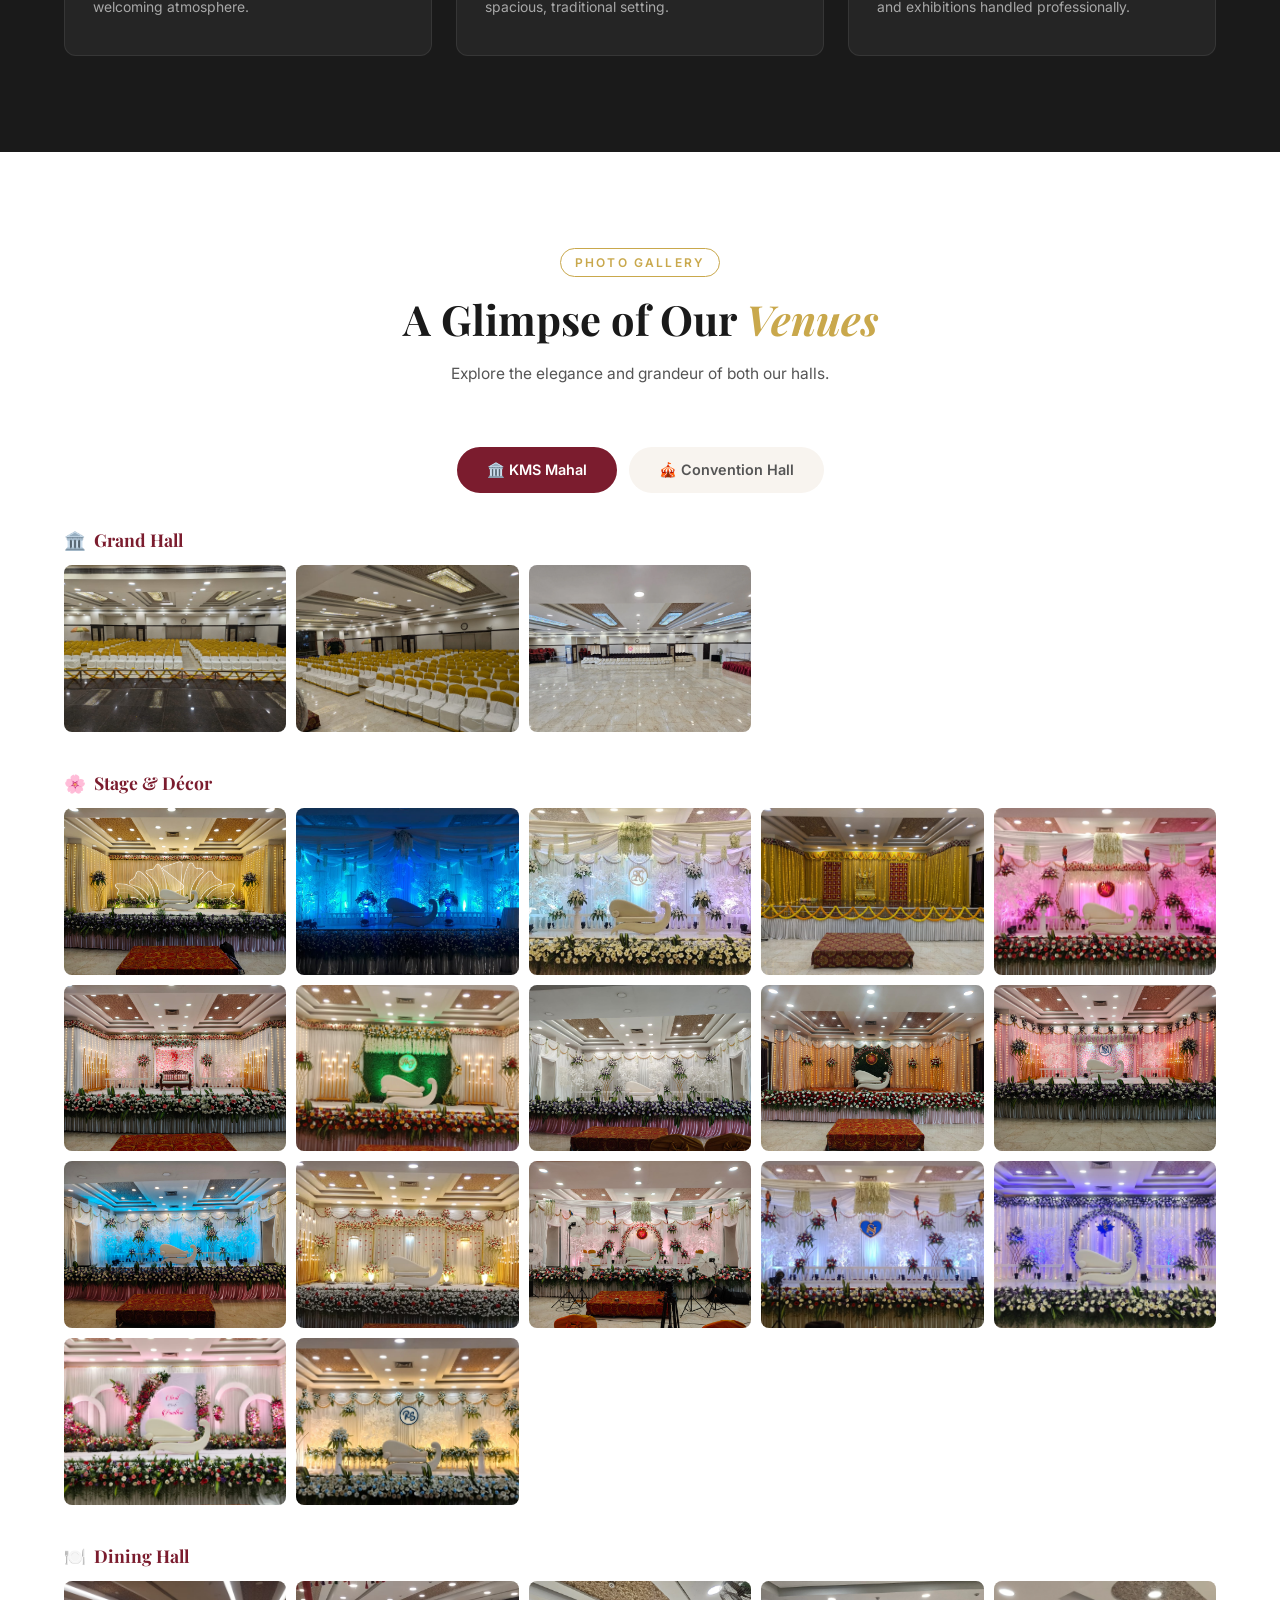
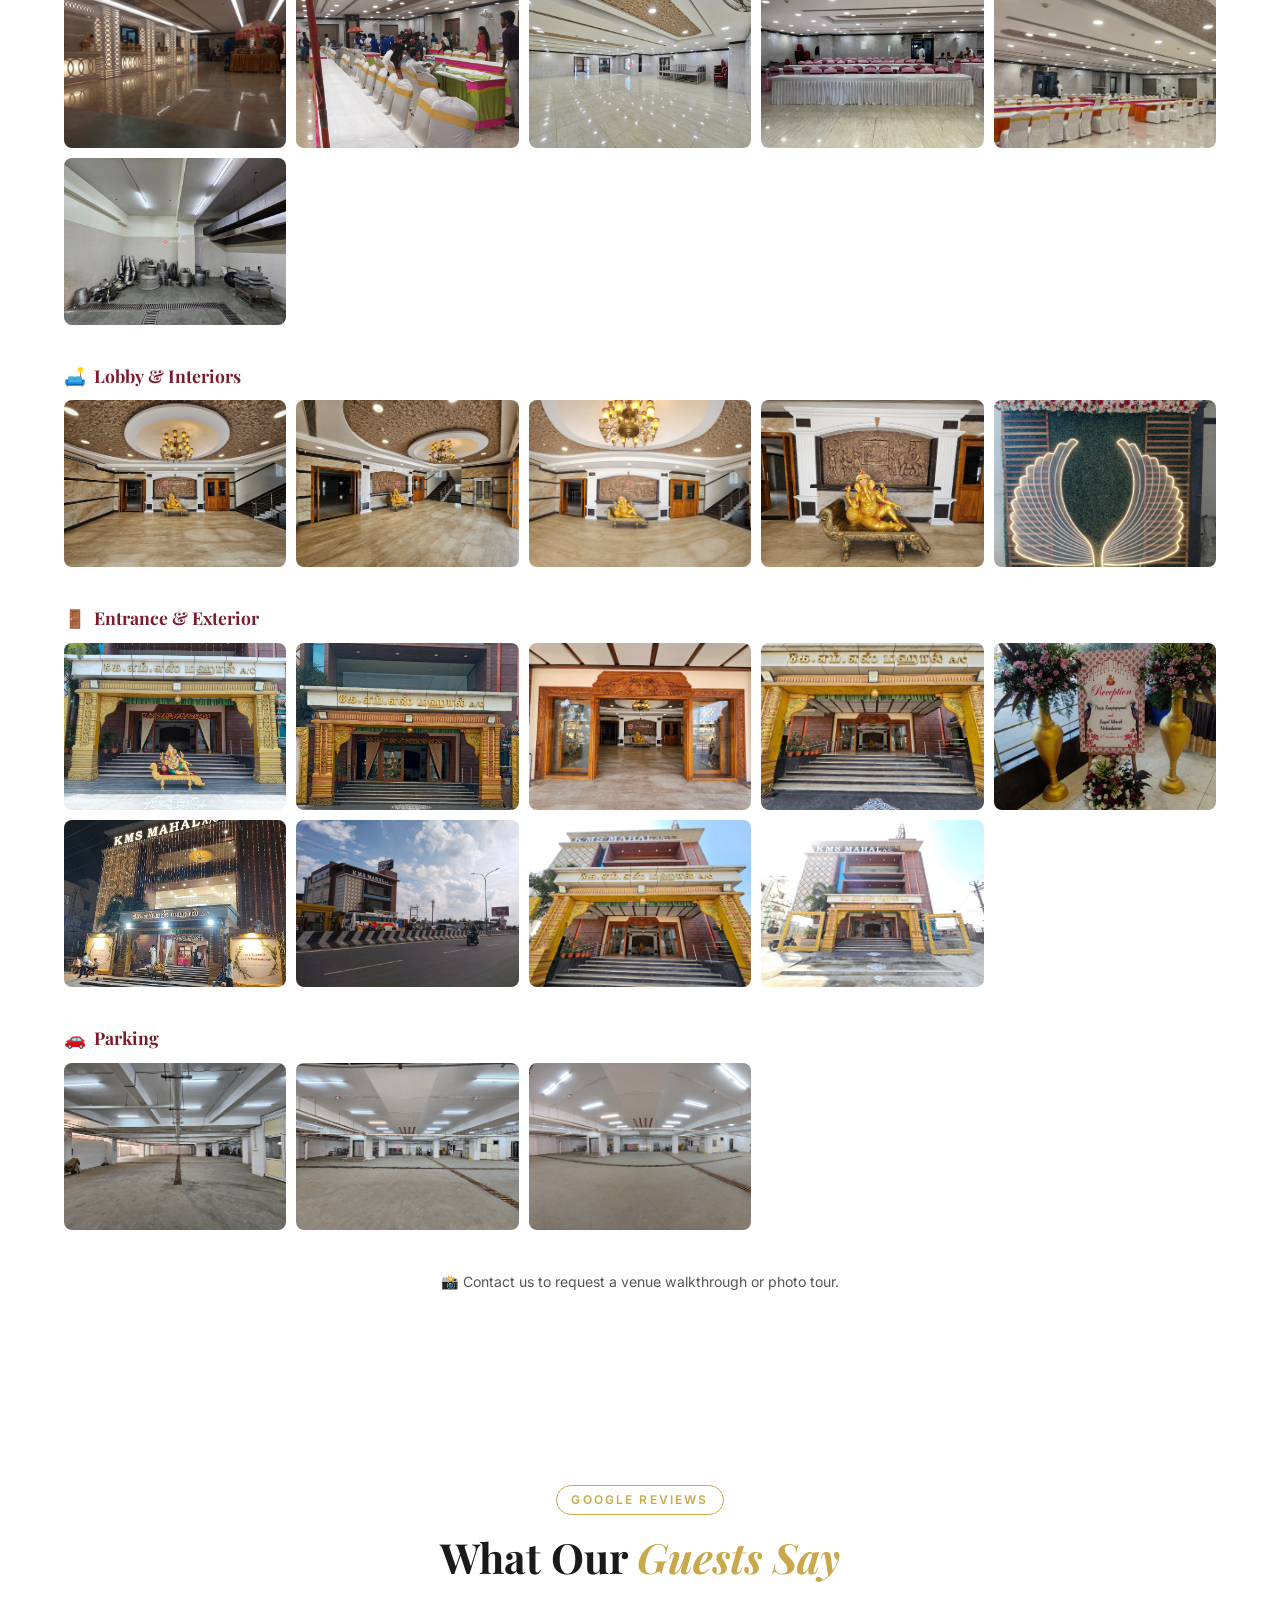
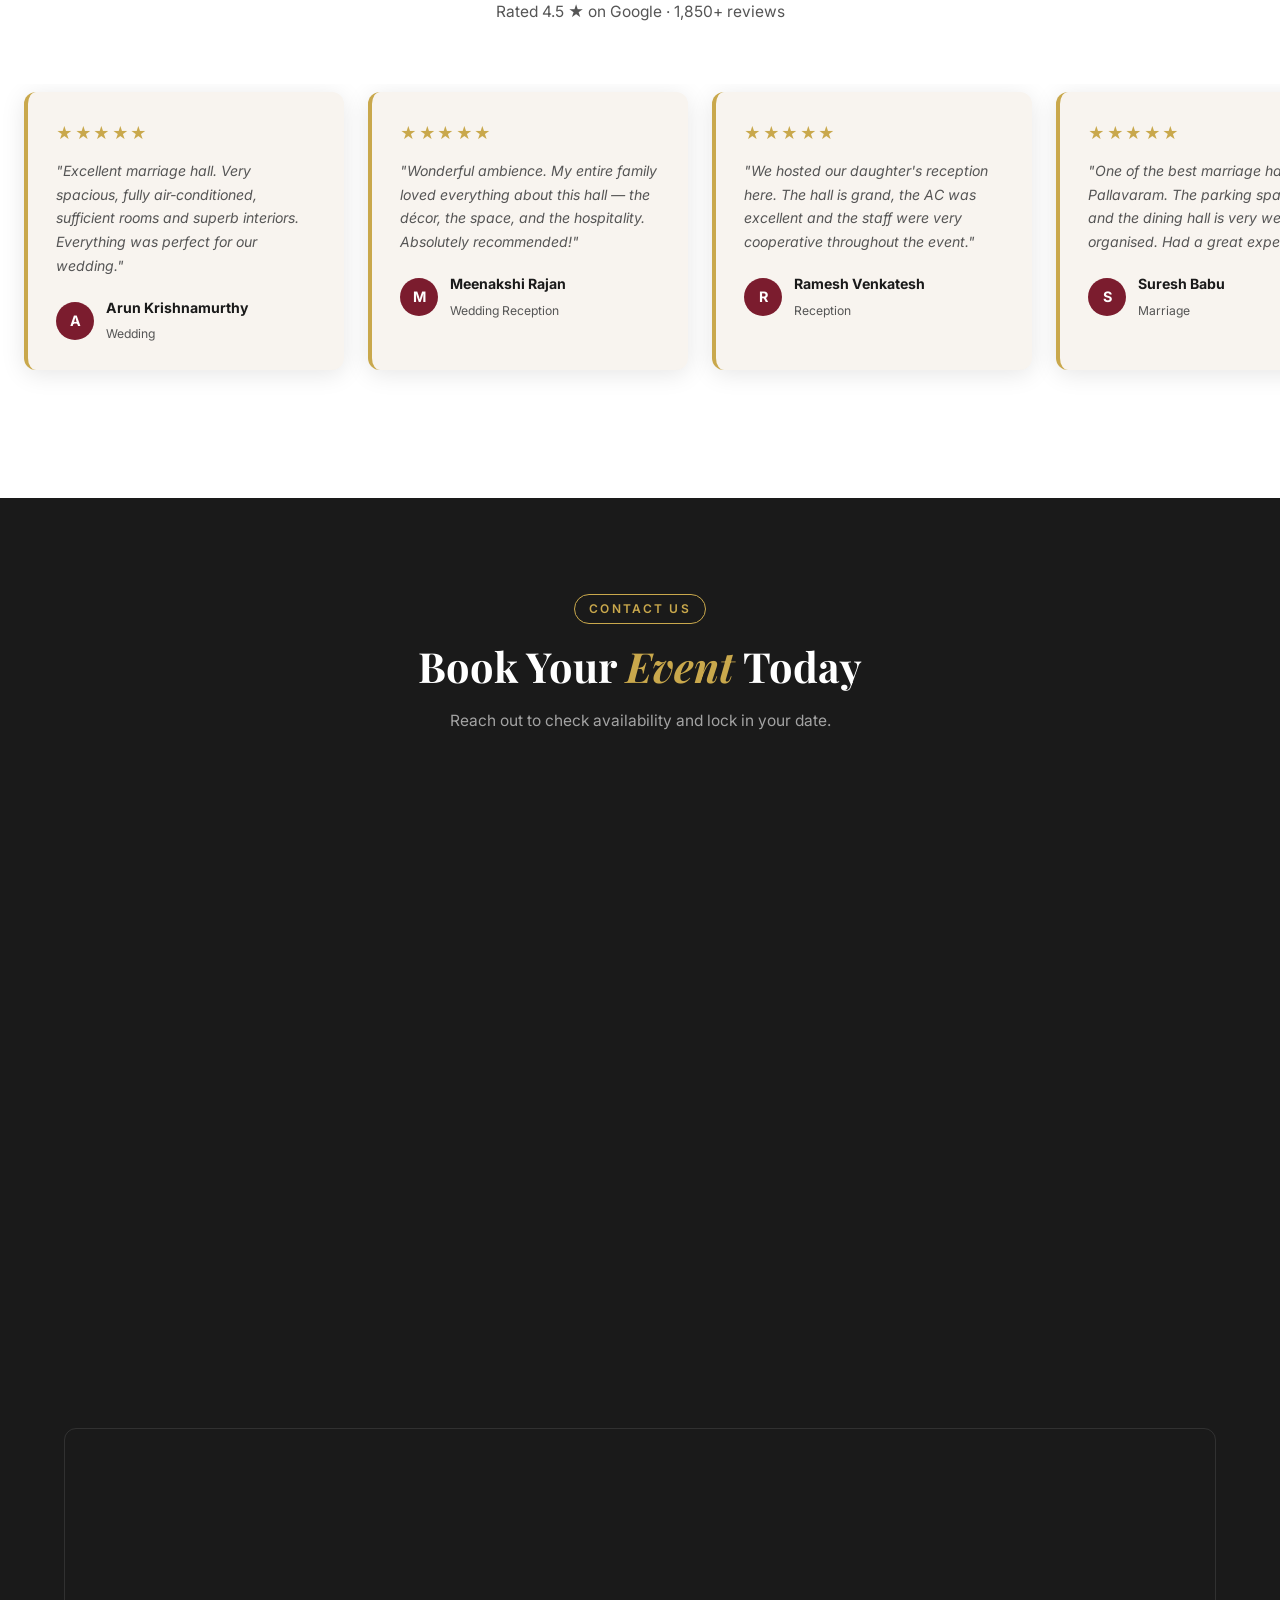
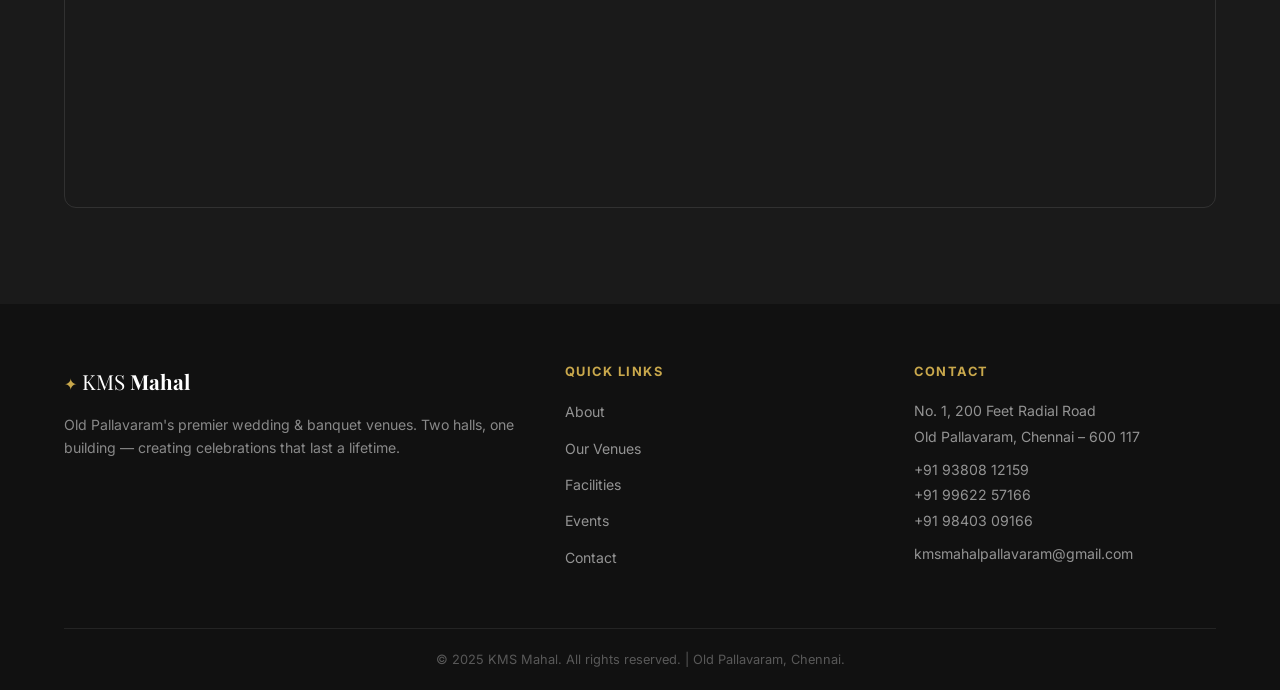
==== commit f03a680d: "Share parking photos in Convention Hall gallery Co-Authored-By: Claude Sonnet 4.6 <noreply@anthropic" ====
--- a/index.html
+++ b/index.html
@@ -499,6 +499,15 @@
           </div>
         </div>
 
+        <div class="gallery-category">
+          <h4 class="gallery-cat-title"><span>🚗</span> Parking</h4>
+          <div class="gallery-thumbs" data-group="Convention Hall – Parking">
+            <div class="thumb-item" data-src="images/mahal-car-parking-1.jpg"><img src="images/mahal-car-parking-1.jpg" alt="Parking" loading="lazy" /><div class="thumb-ph" style="background:linear-gradient(135deg,#2c3e50,#4a6278)">🚗</div></div>
+            <div class="thumb-item" data-src="images/mahal-car-parking-2.jpg"><img src="images/mahal-car-parking-2.jpg" alt="Parking" loading="lazy" /><div class="thumb-ph" style="background:linear-gradient(135deg,#1a3a5c,#2471a3)">🚗</div></div>
+            <div class="thumb-item" data-src="images/mahal-car-parking-3.jpg"><img src="images/mahal-car-parking-3.jpg" alt="Parking" loading="lazy" /><div class="thumb-ph" style="background:linear-gradient(135deg,#2c3e50,#4a6278)">🚗</div></div>
+          </div>
+        </div>
+
       </div>
 
       <p class="gallery-note">📸 Contact us to request a venue walkthrough or photo tour.</p>
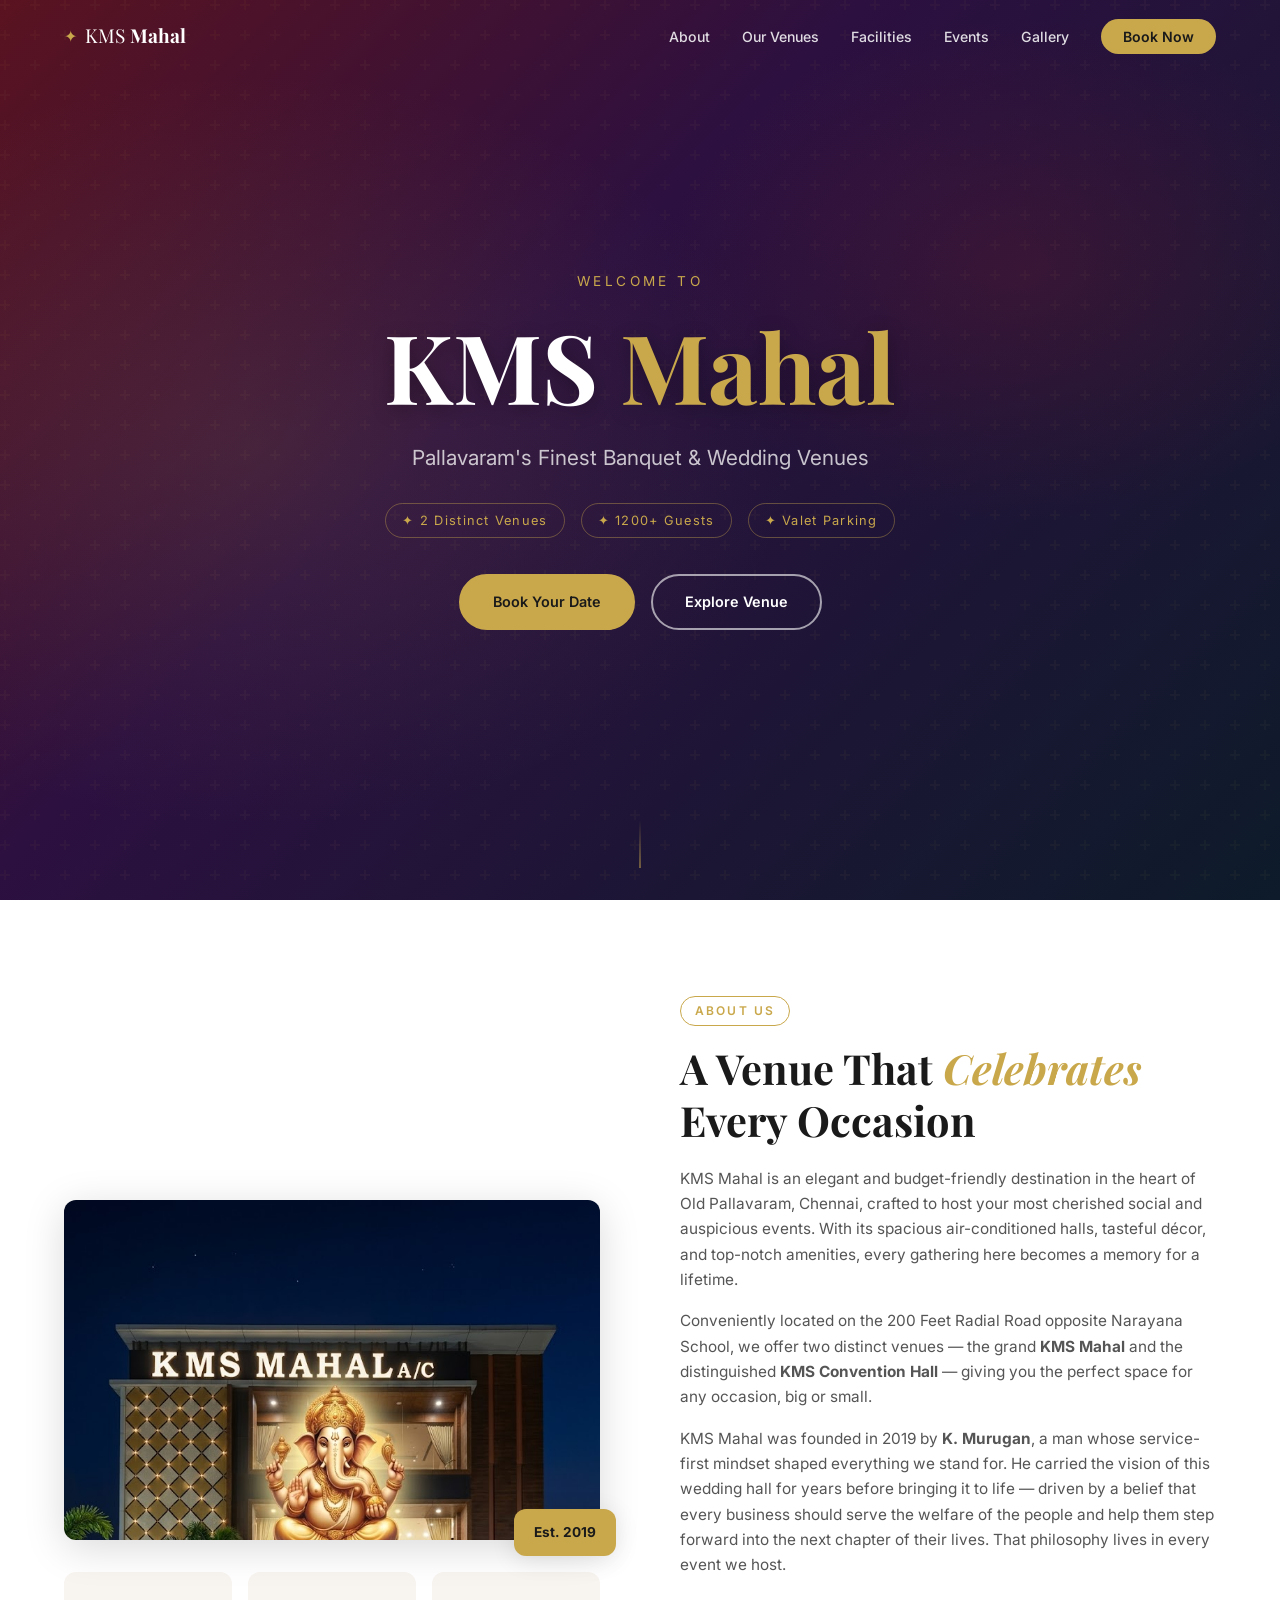
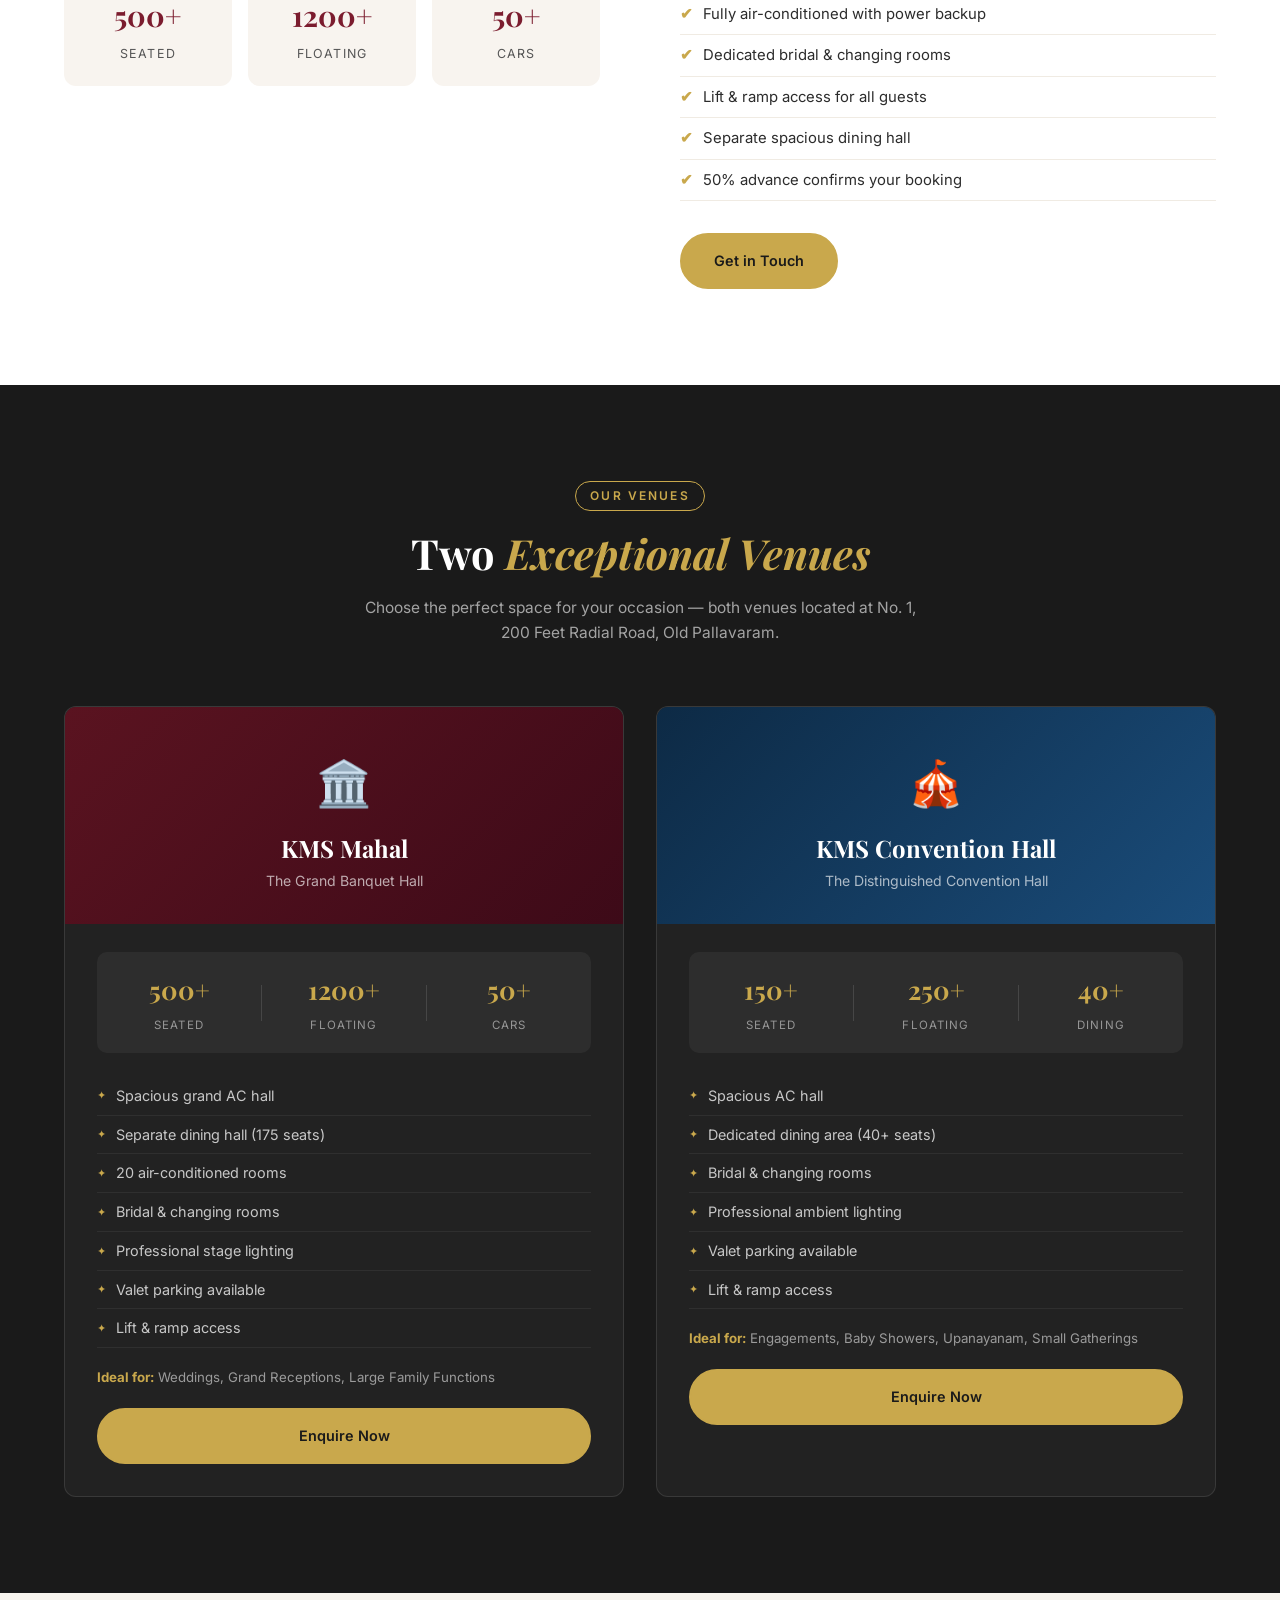
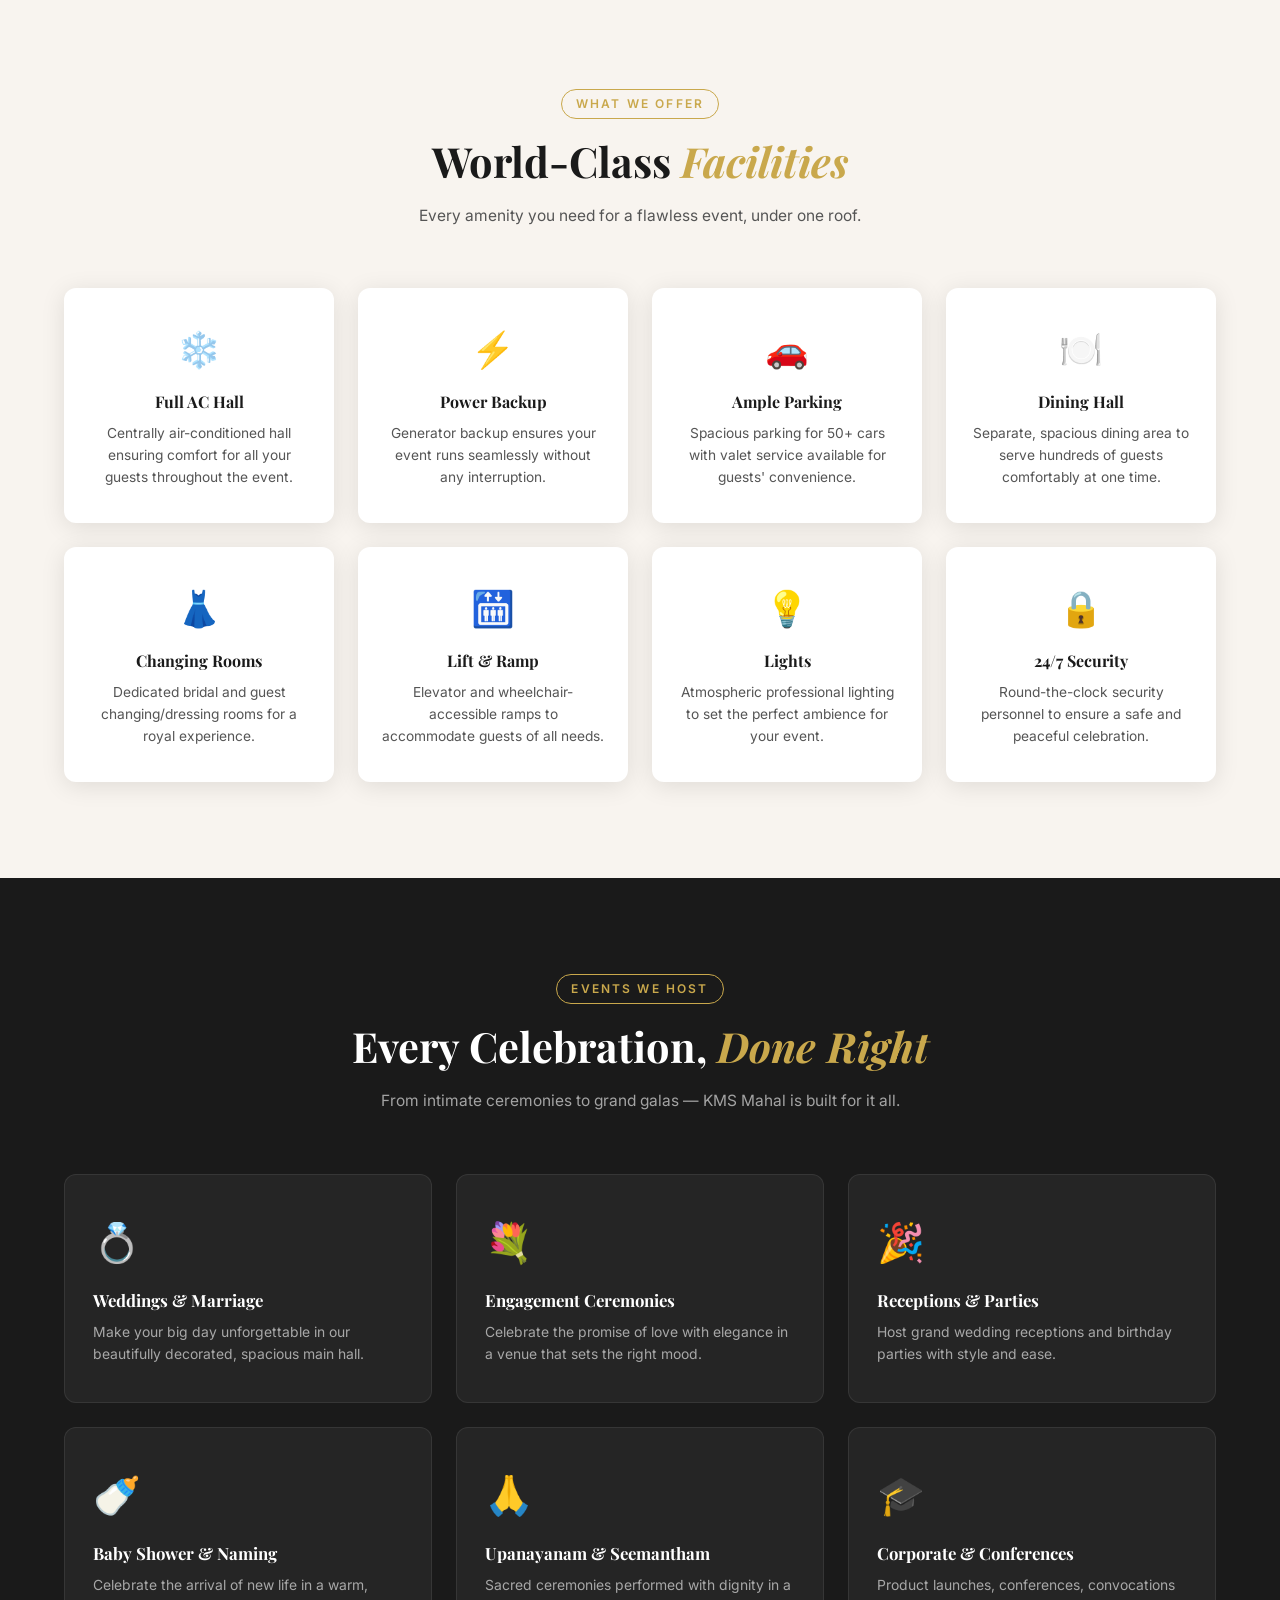
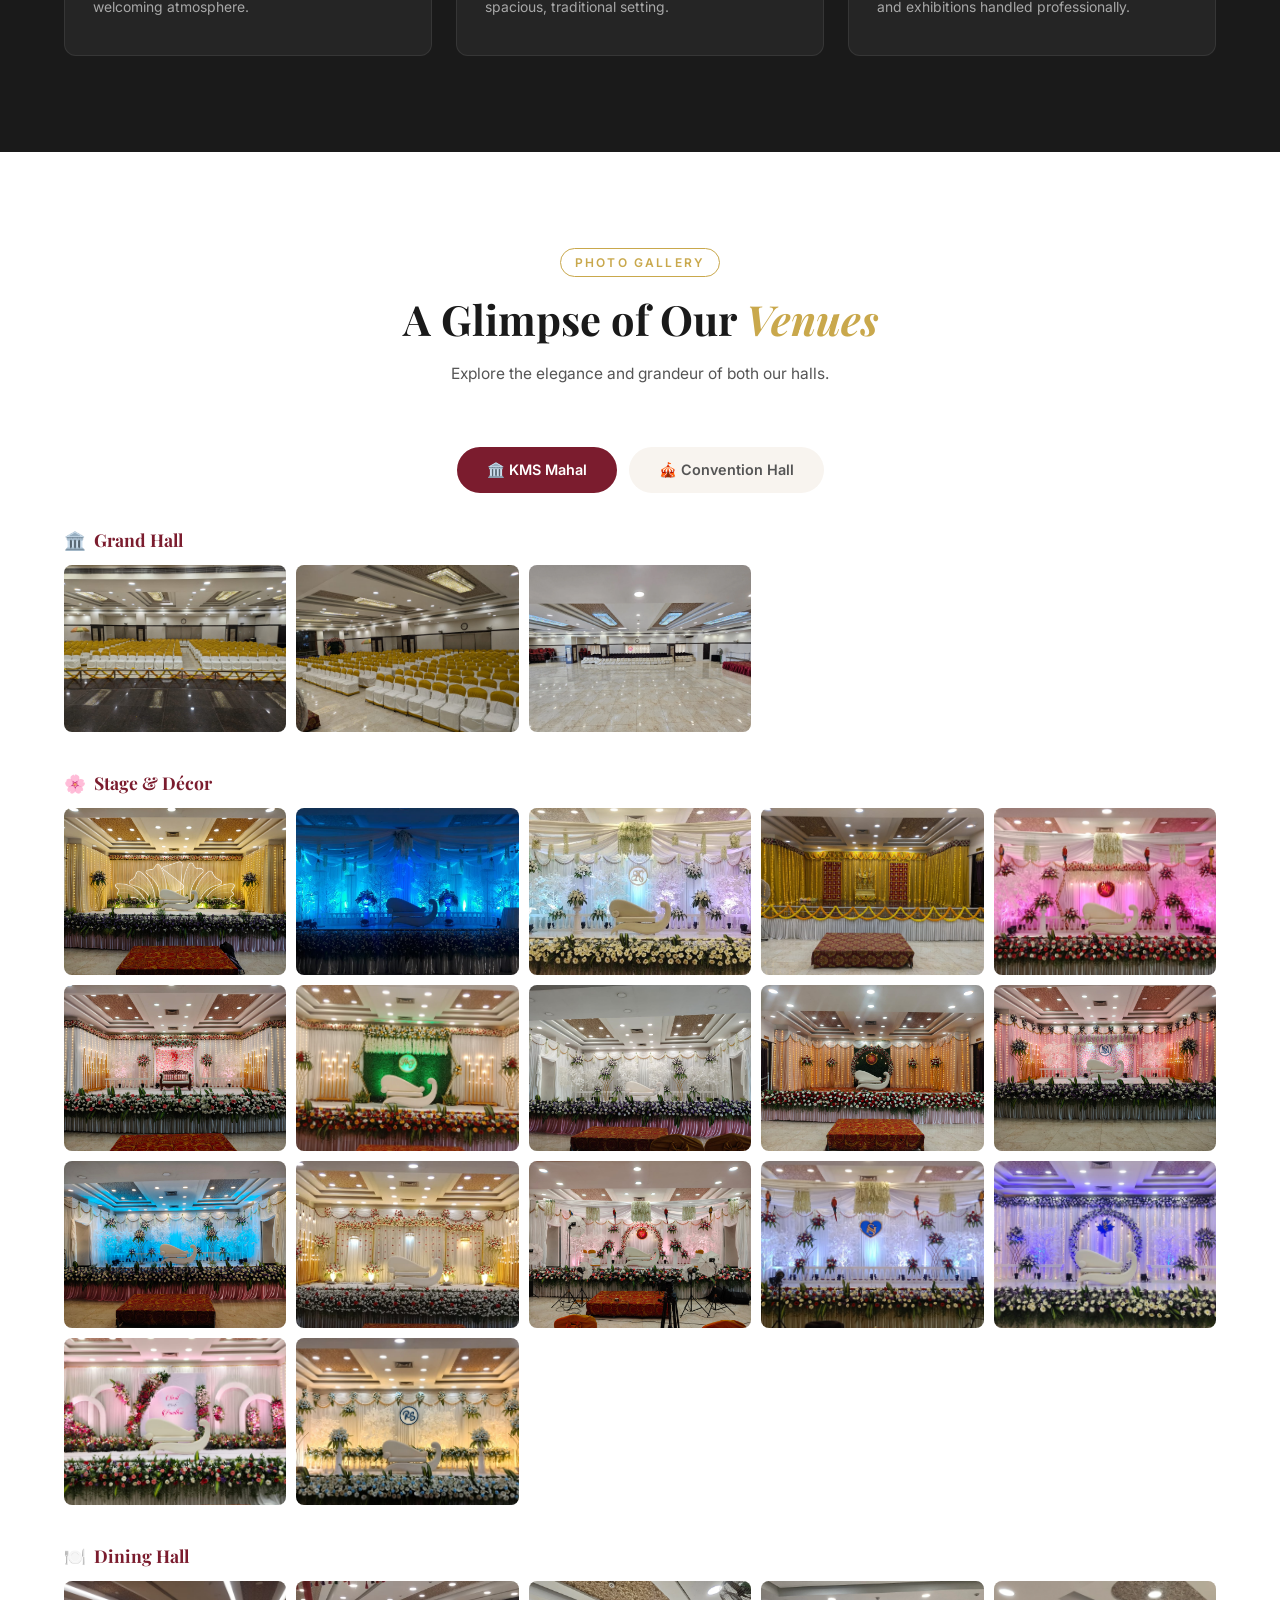
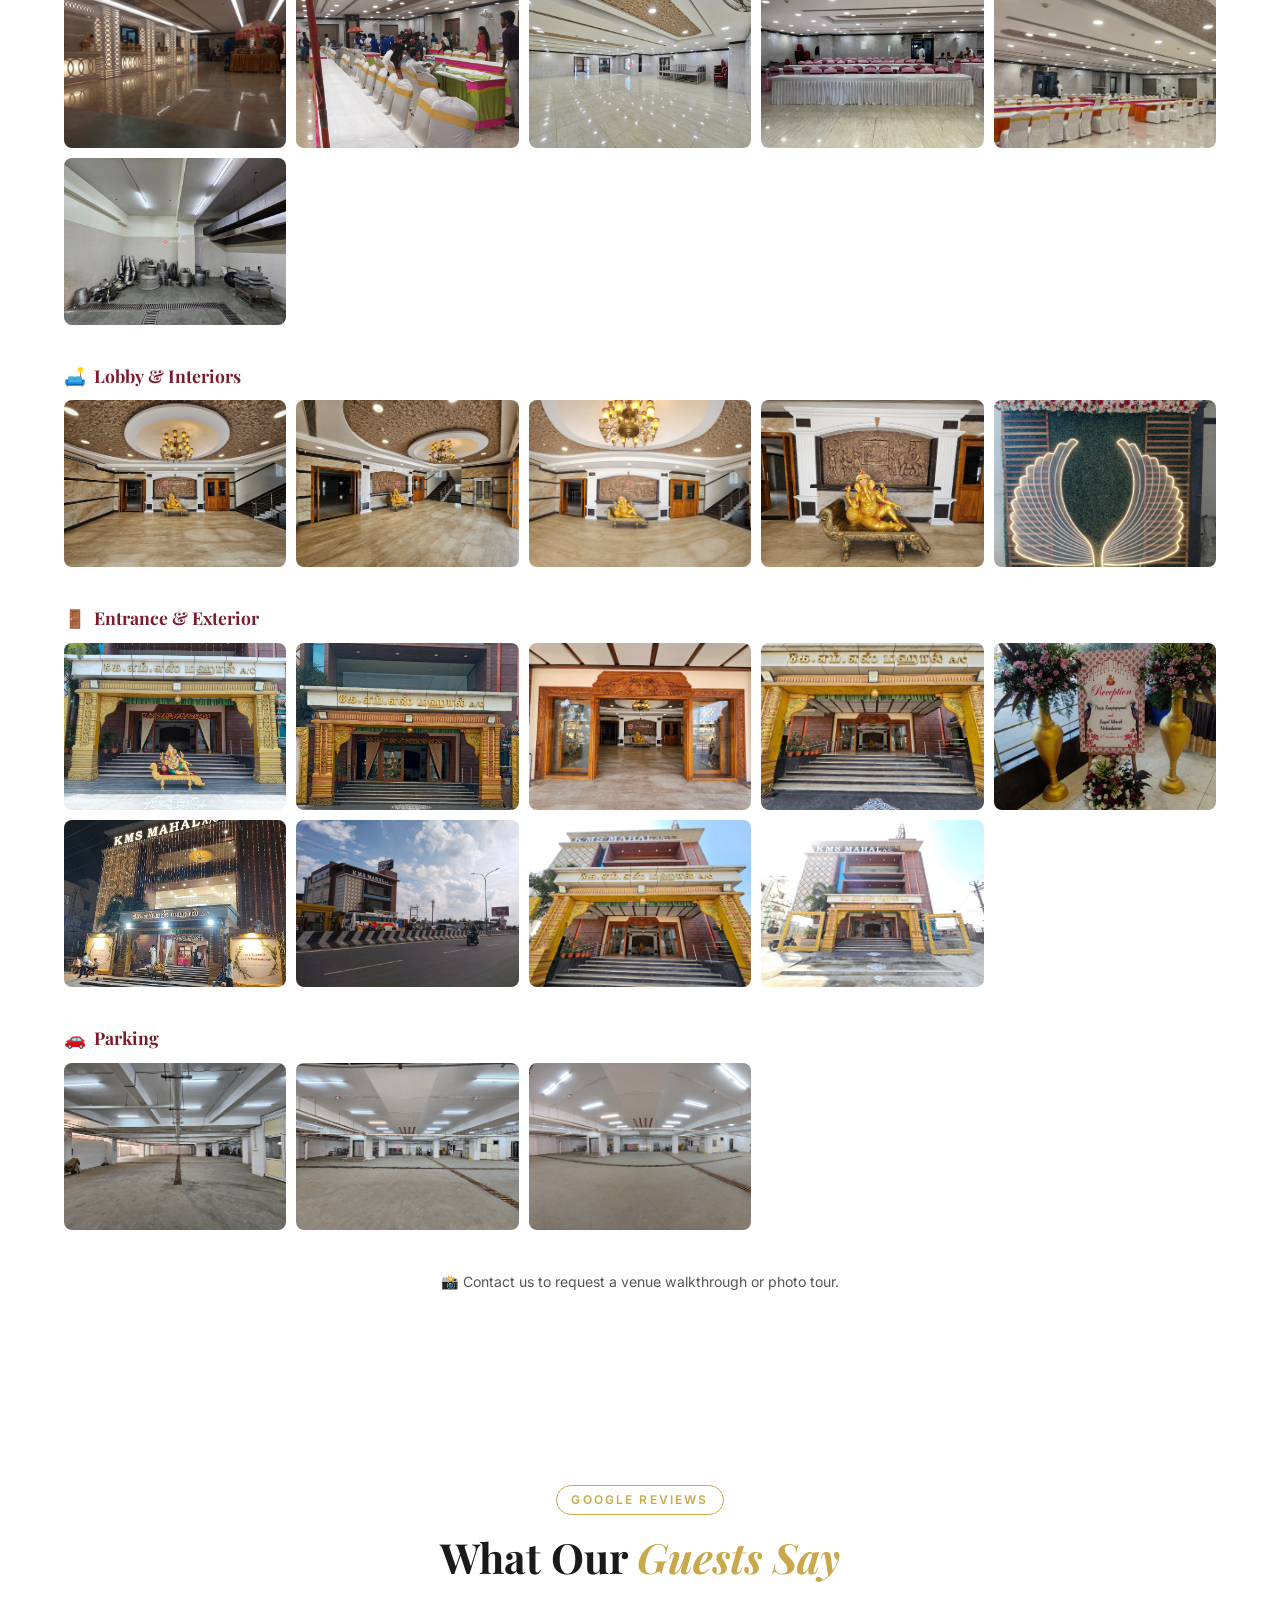
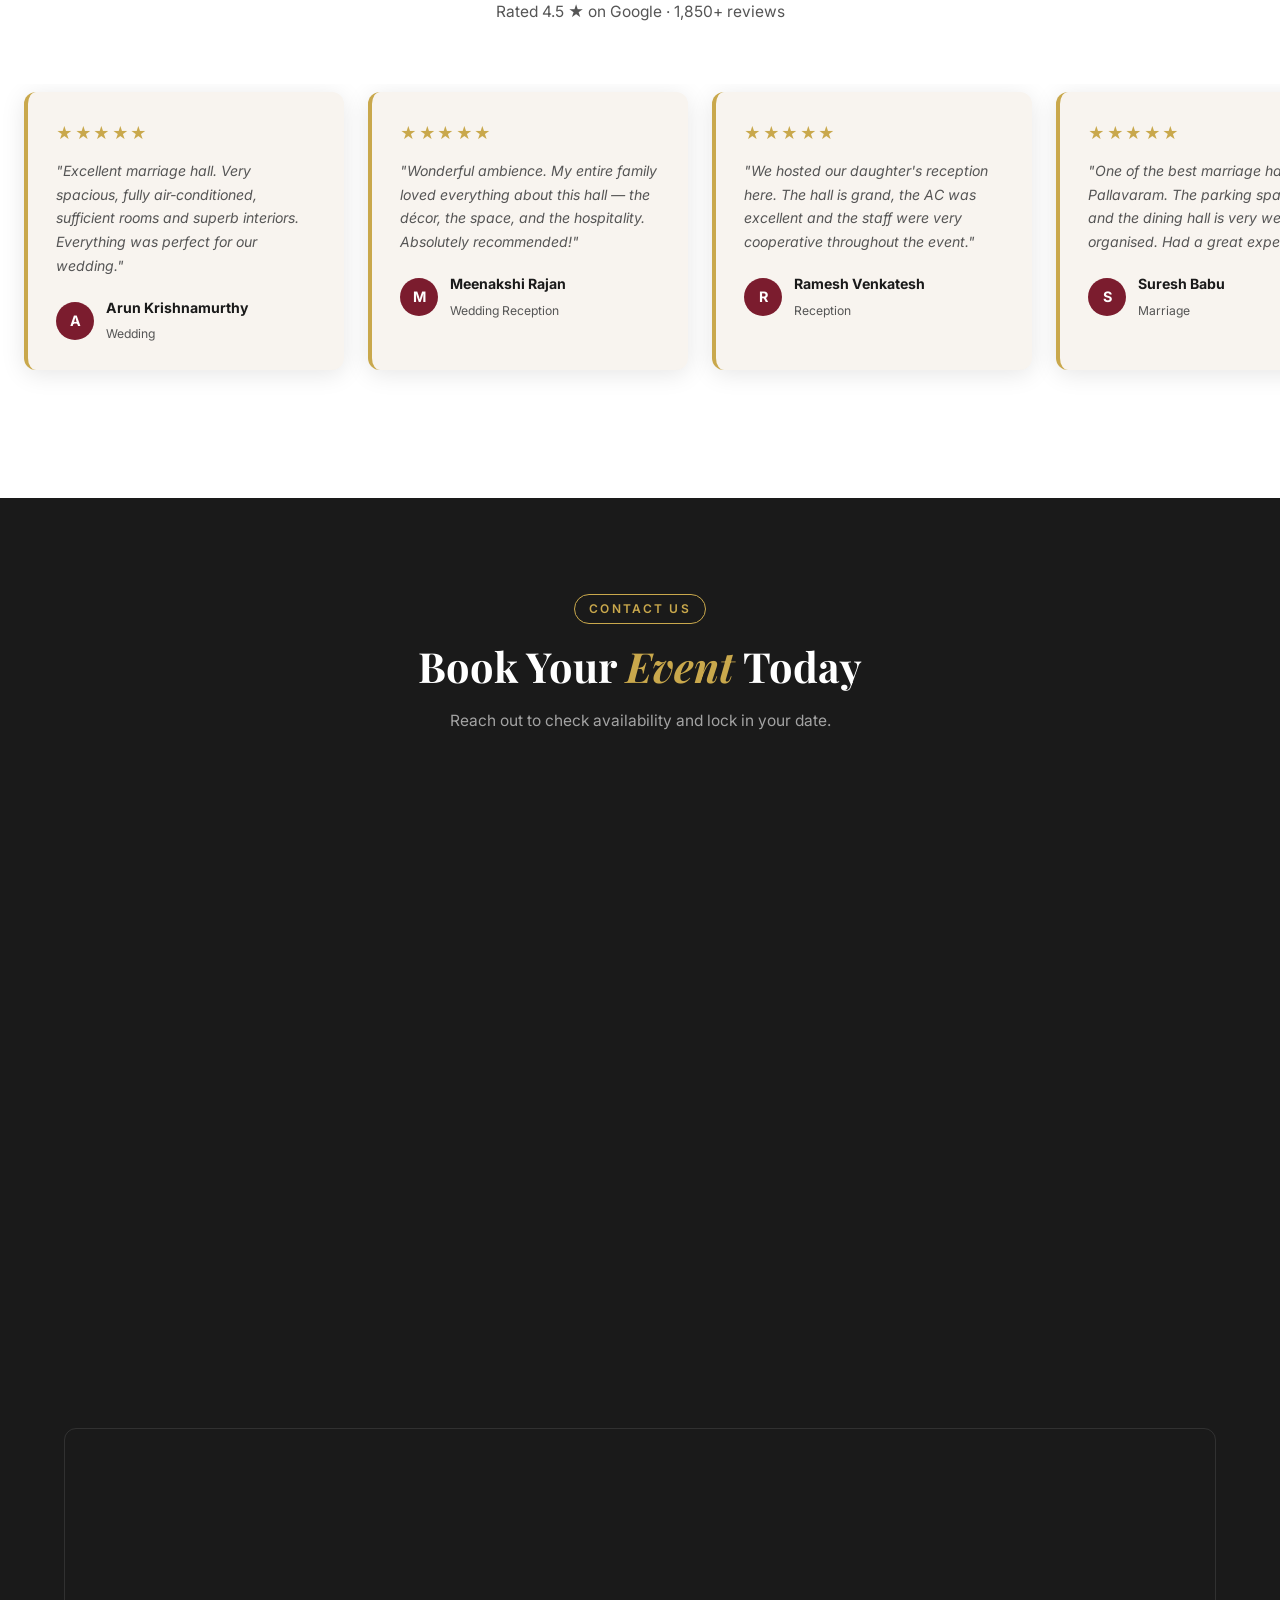
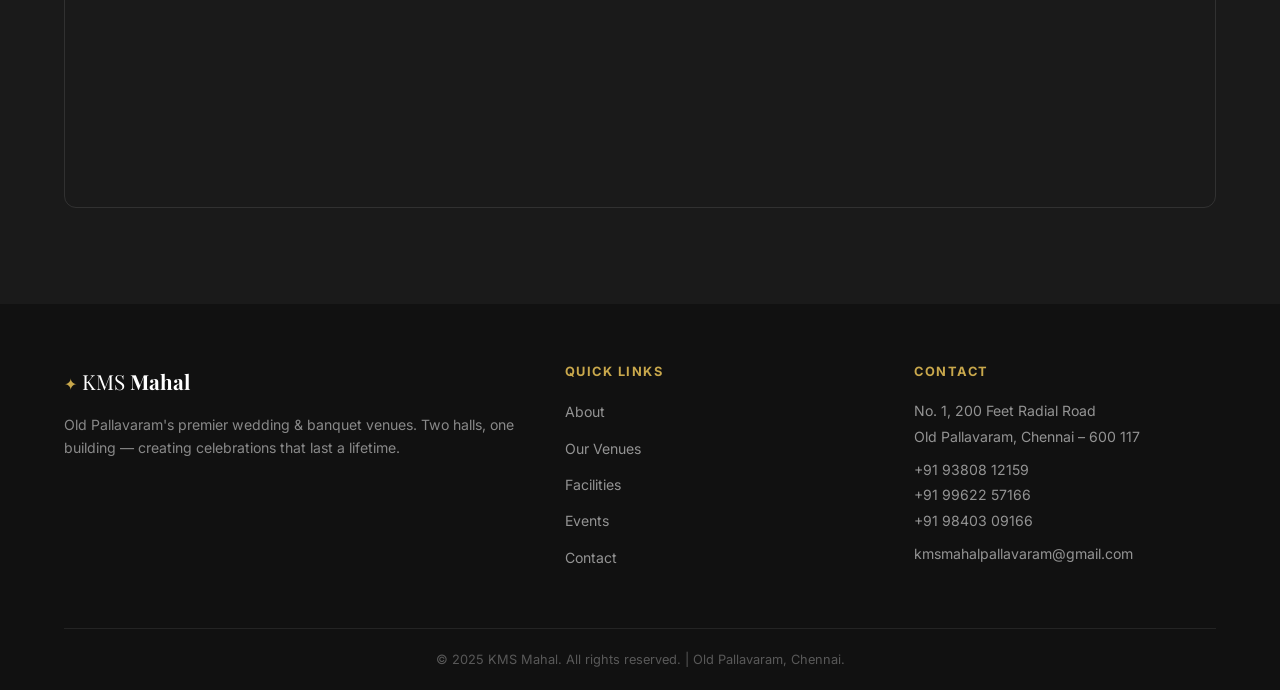
==== commit 41ab57d2: "Replace About Us image with KMS Mahal entrance night photo Co-Authored-By: Claude Sonnet 4.6 <norepl" ====
--- a/index.html
+++ b/index.html
@@ -139,7 +139,7 @@
       <div class="about-grid">
         <div class="about-visual">
           <div class="about-img-frame">
-            <img src="images/mahal-temple-1.jpeg" alt="Lord Vinayagar – KMS Mahal" class="about-real-img" />
+            <img src="images/mahal-about.jpeg" alt="KMS Mahal – Pallavaram's Finest Banquet Venue" class="about-real-img" />
             <div class="about-badge">Est. 2019</div>
           </div>
           <div class="about-stat-row">
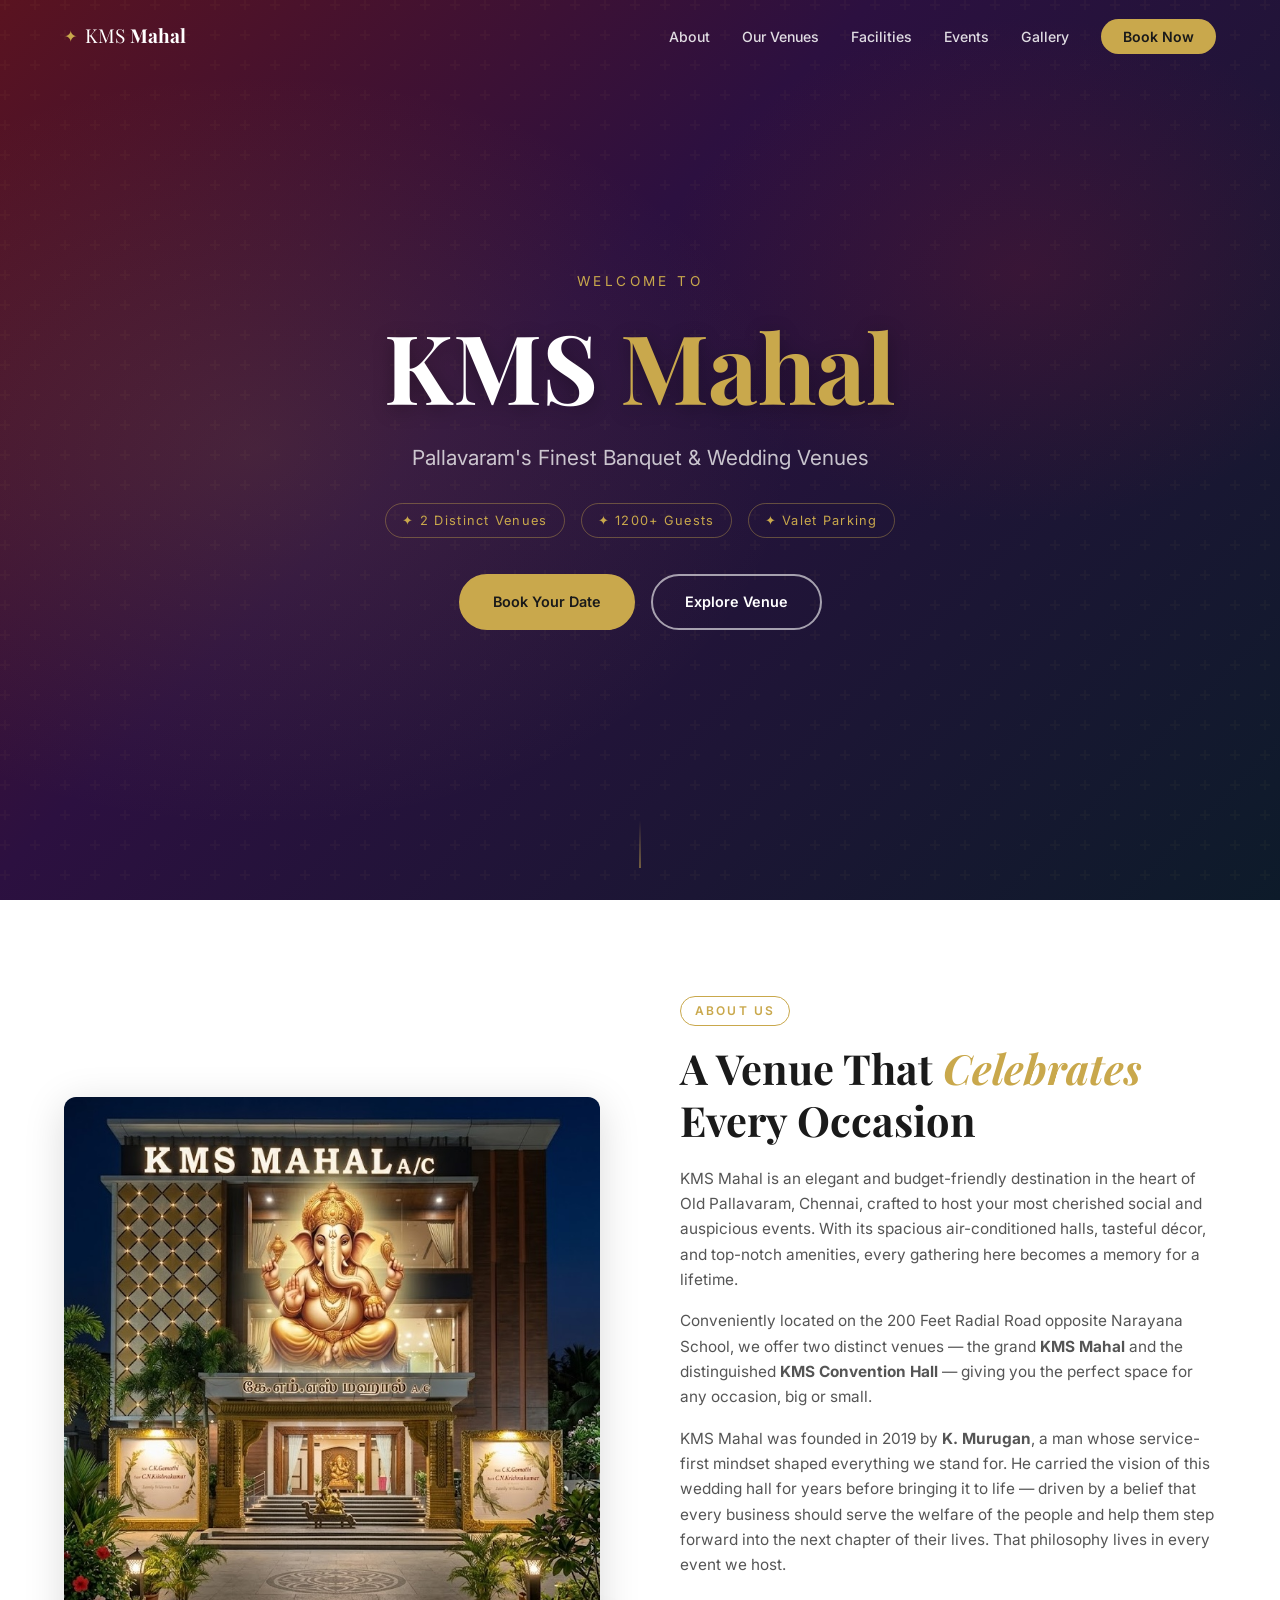
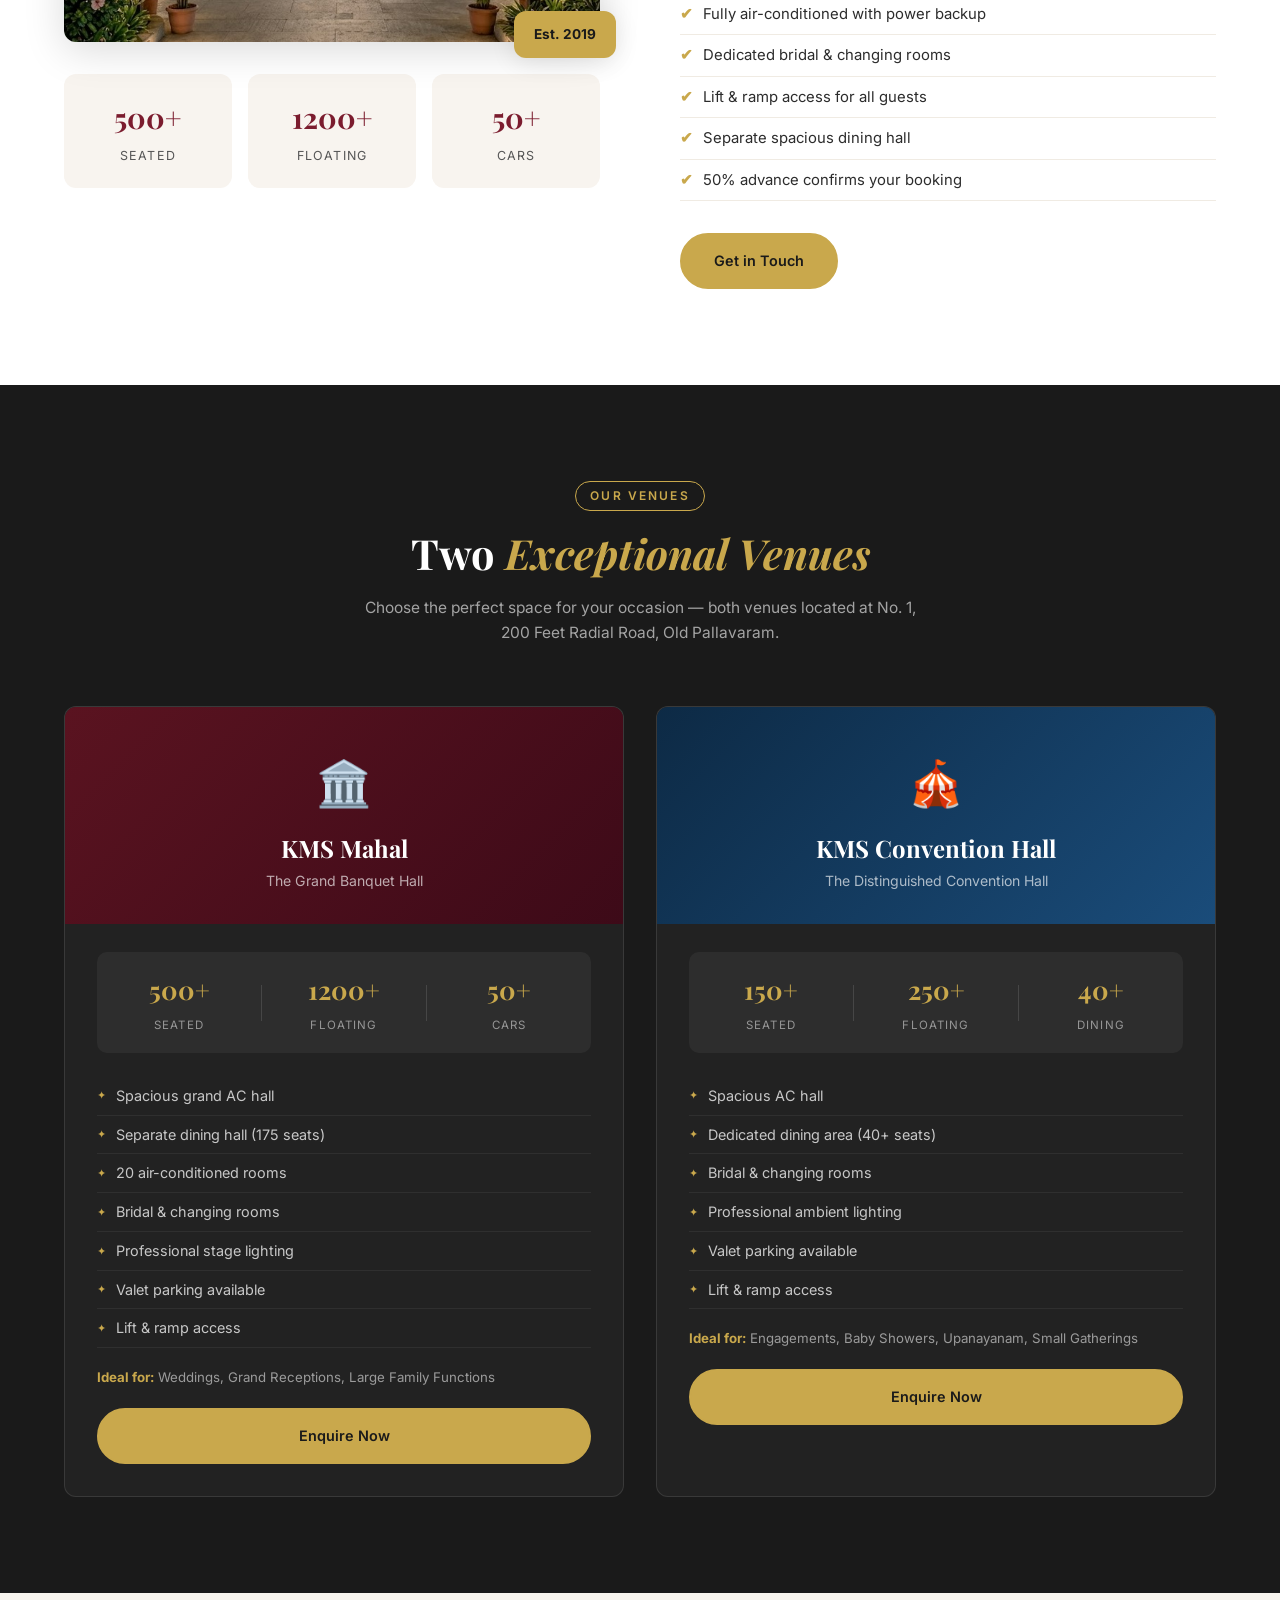
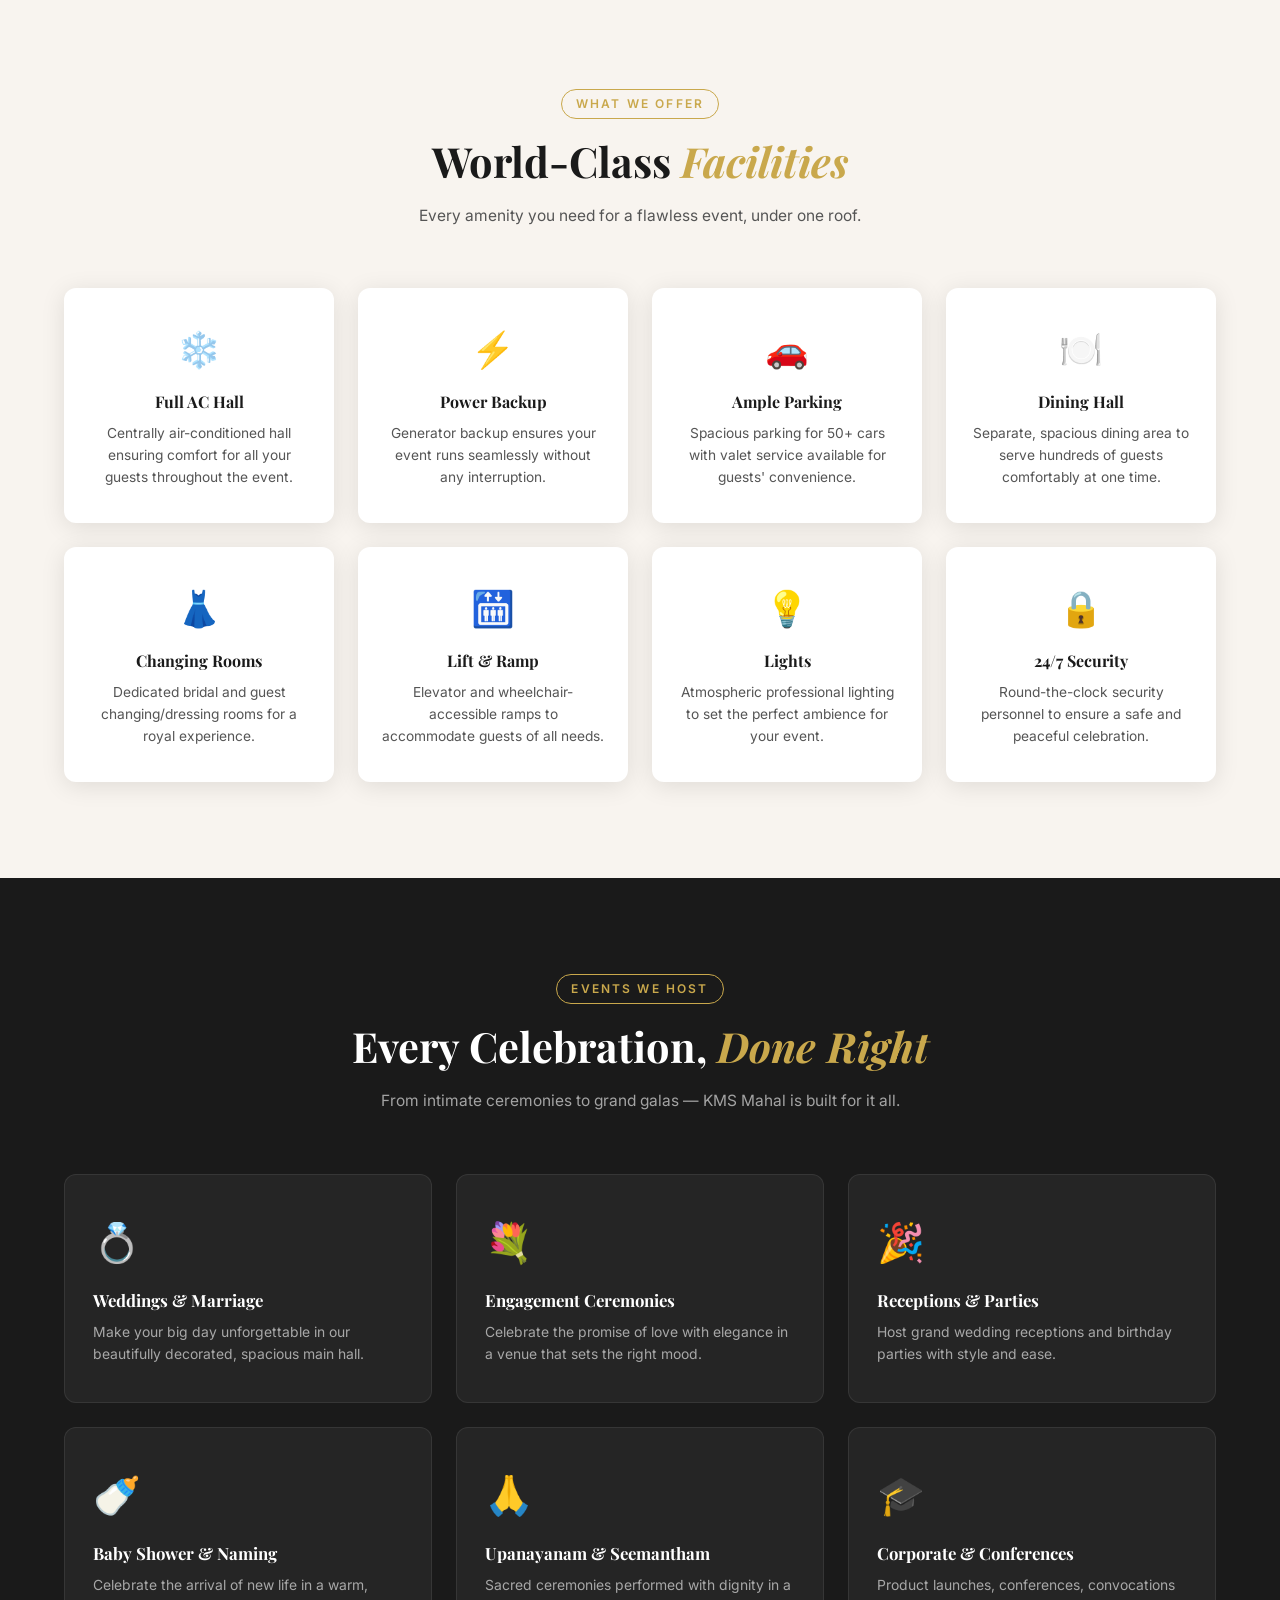
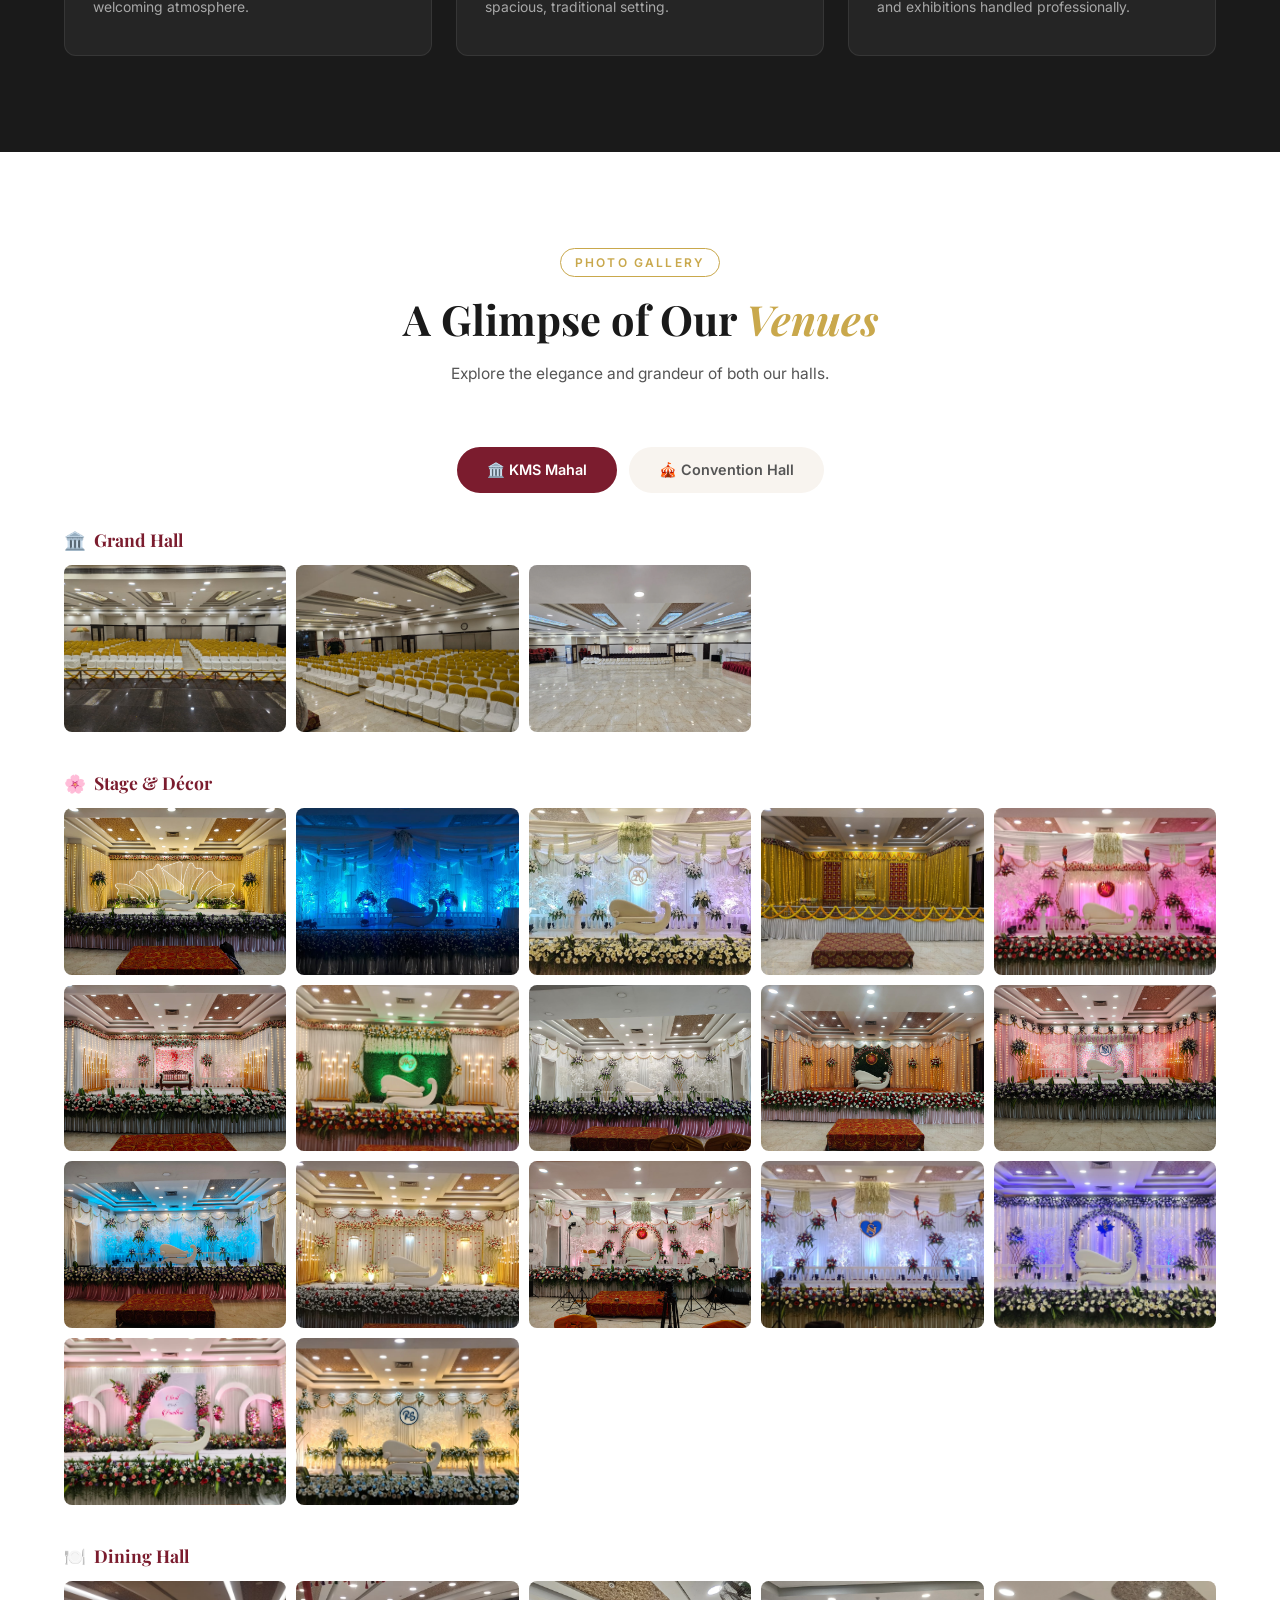
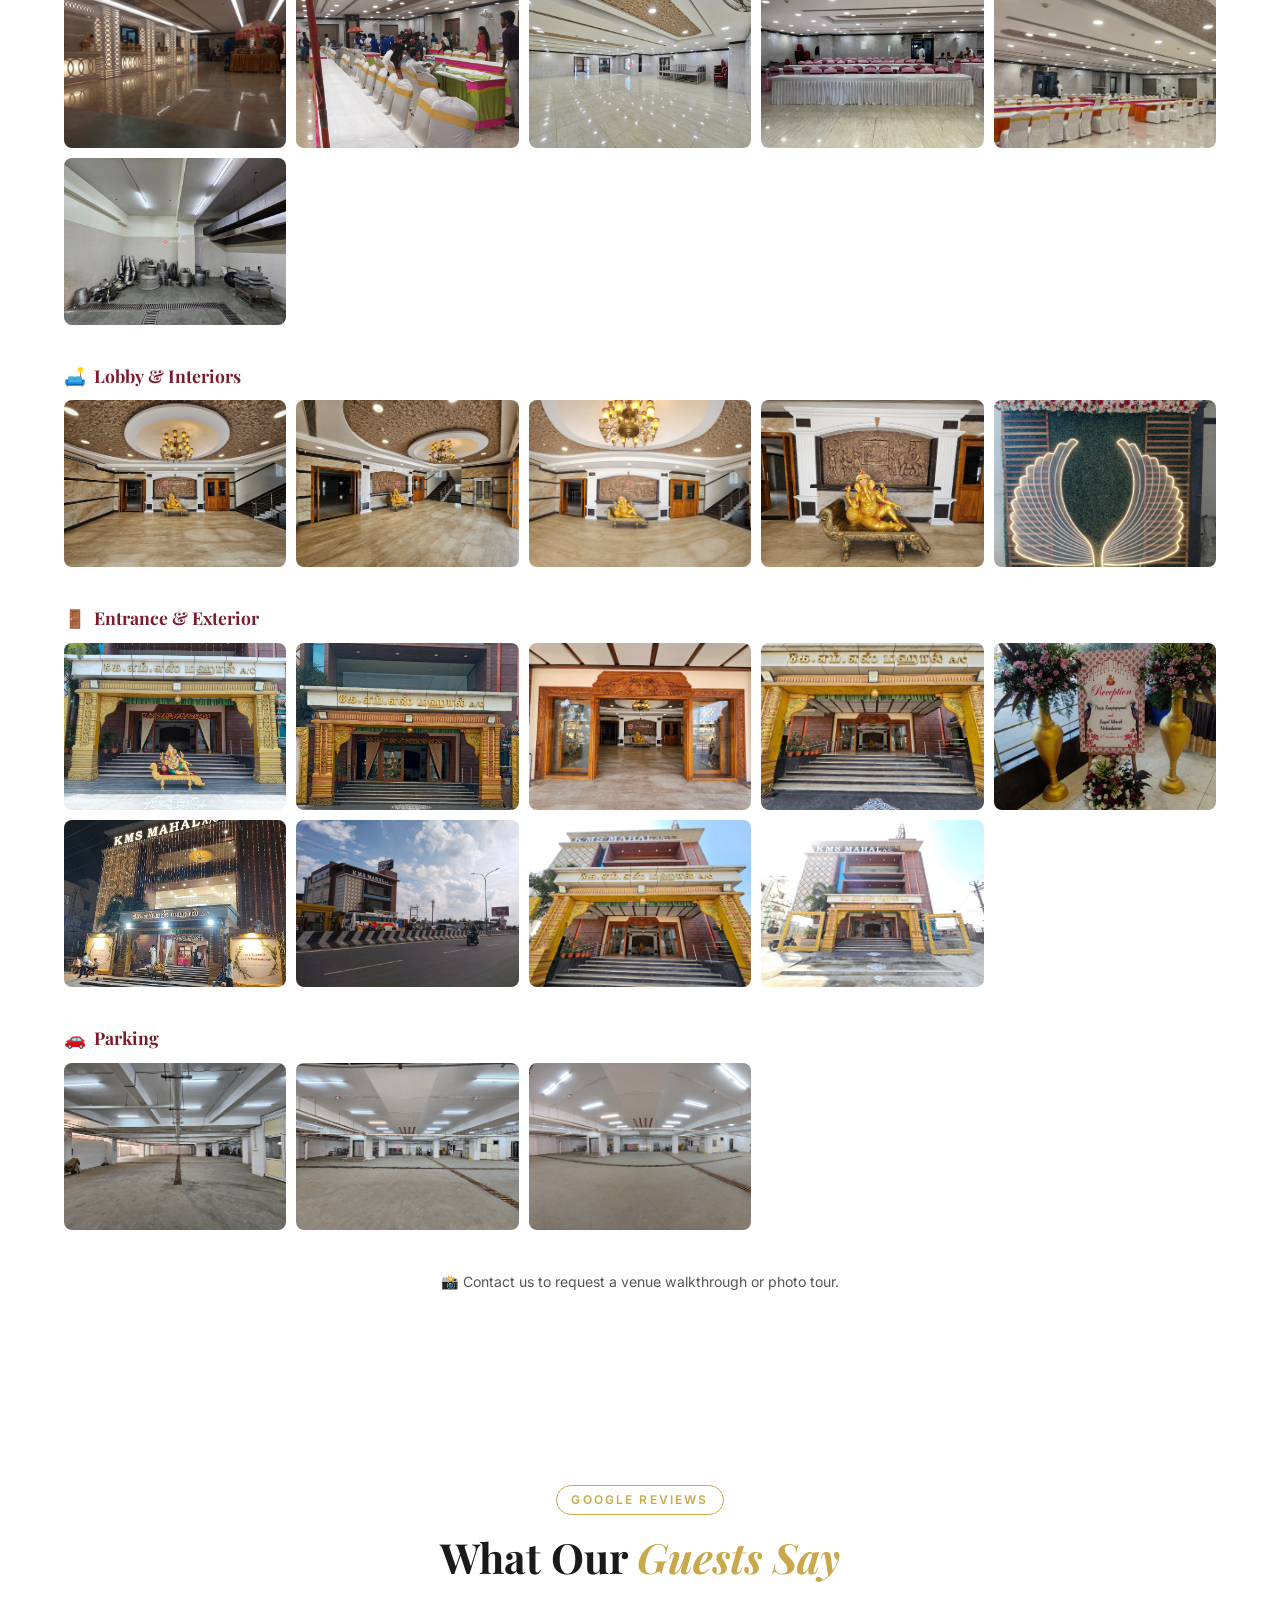
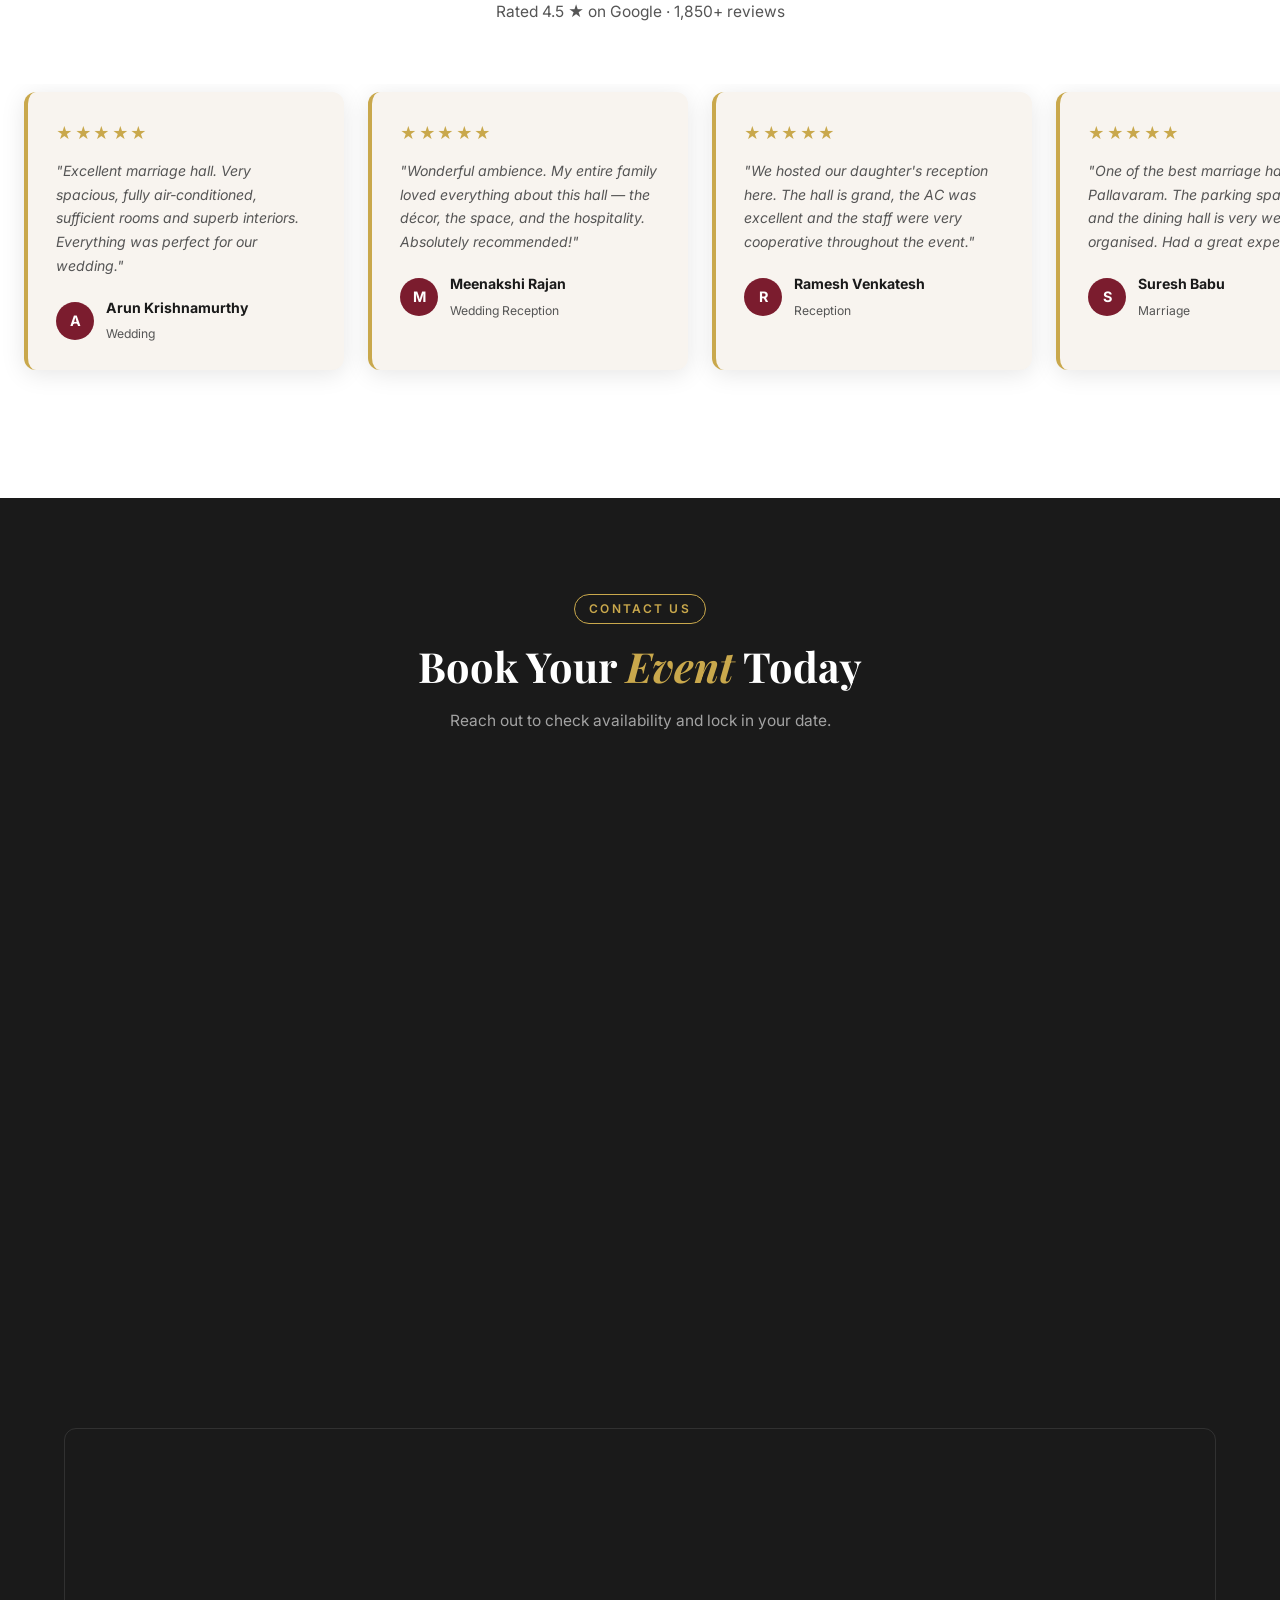
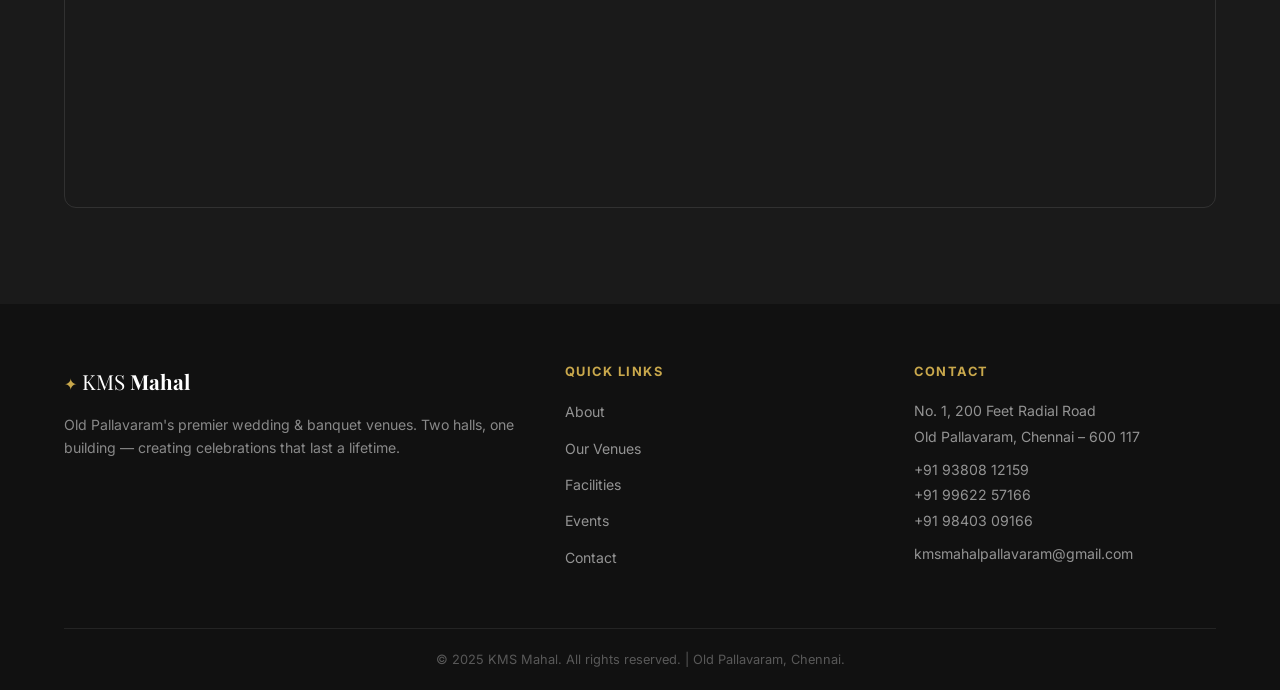
==== commit 73fcc6b1: "Update favicon to use mahal-about image for Google search icon Co-Authored-By: Claude Sonnet 4.6 <no" ====
--- a/index.html
+++ b/index.html
@@ -84,8 +84,8 @@
   <link rel="preconnect" href="https://fonts.gstatic.com" crossorigin />
   <link href="https://fonts.googleapis.com/css2?family=Playfair+Display:ital,wght@0,400;0,600;0,700;1,400&family=Inter:wght@300;400;500;600&display=swap" rel="stylesheet" />
   <!-- ── Favicon (shows in browser tab & Google search) ── -->
-  <link rel="icon" type="image/jpeg" href="images/mahal-temple-1.jpeg" />
-  <link rel="apple-touch-icon" href="images/mahal-temple-1.jpeg" />
+  <link rel="icon" type="image/jpeg" href="images/mahal-about.jpeg" />
+  <link rel="apple-touch-icon" href="images/mahal-about.jpeg" />
   <link rel="stylesheet" href="style.css" />
 </head>
 <body>
--- a/style.css
+++ b/style.css
@@ -264,9 +264,7 @@
 .about-img-placeholder p { font-family: 'Playfair Display', serif; font-size: 1.4rem; }
 .about-real-img {
   width: 100%;
-  height: 340px;
-  object-fit: cover;
-  object-position: center top;
+  height: auto;
   border-radius: var(--radius);
   display: block;
   box-shadow: var(--shadow-lg);
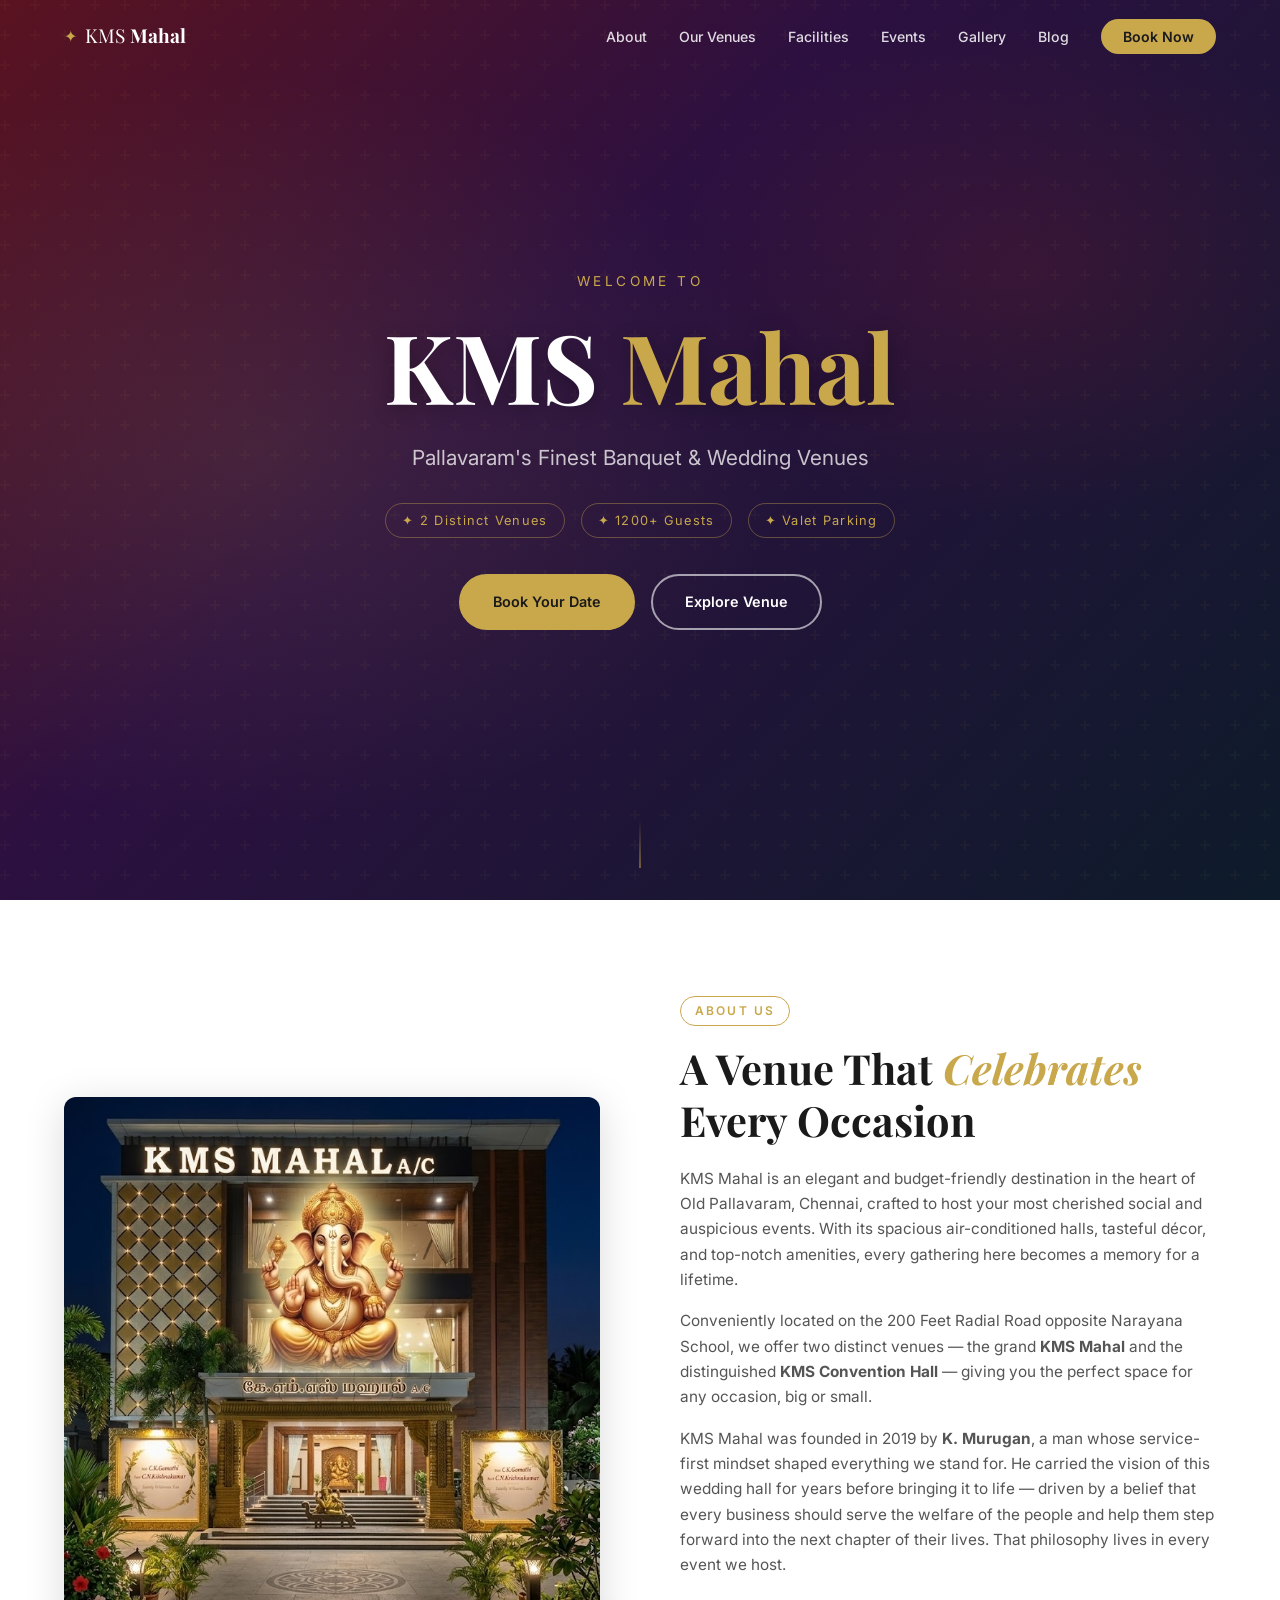
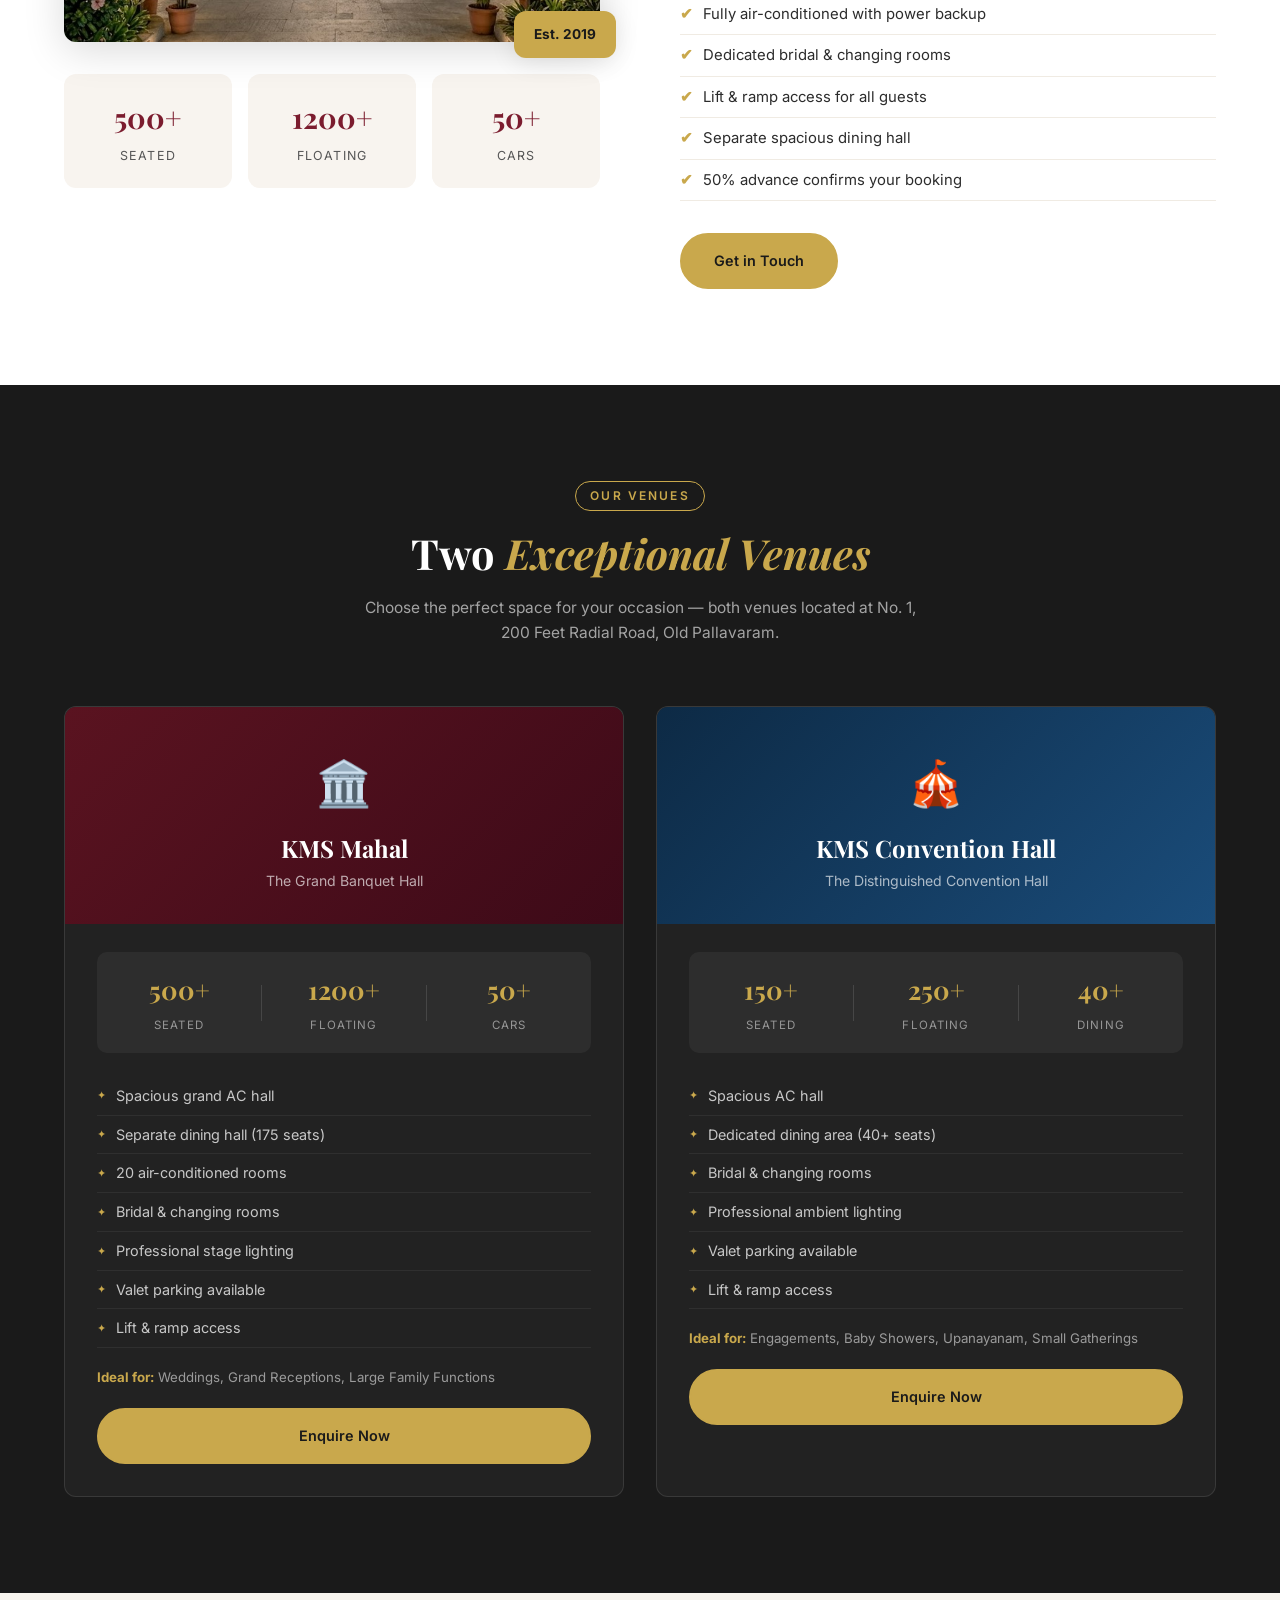
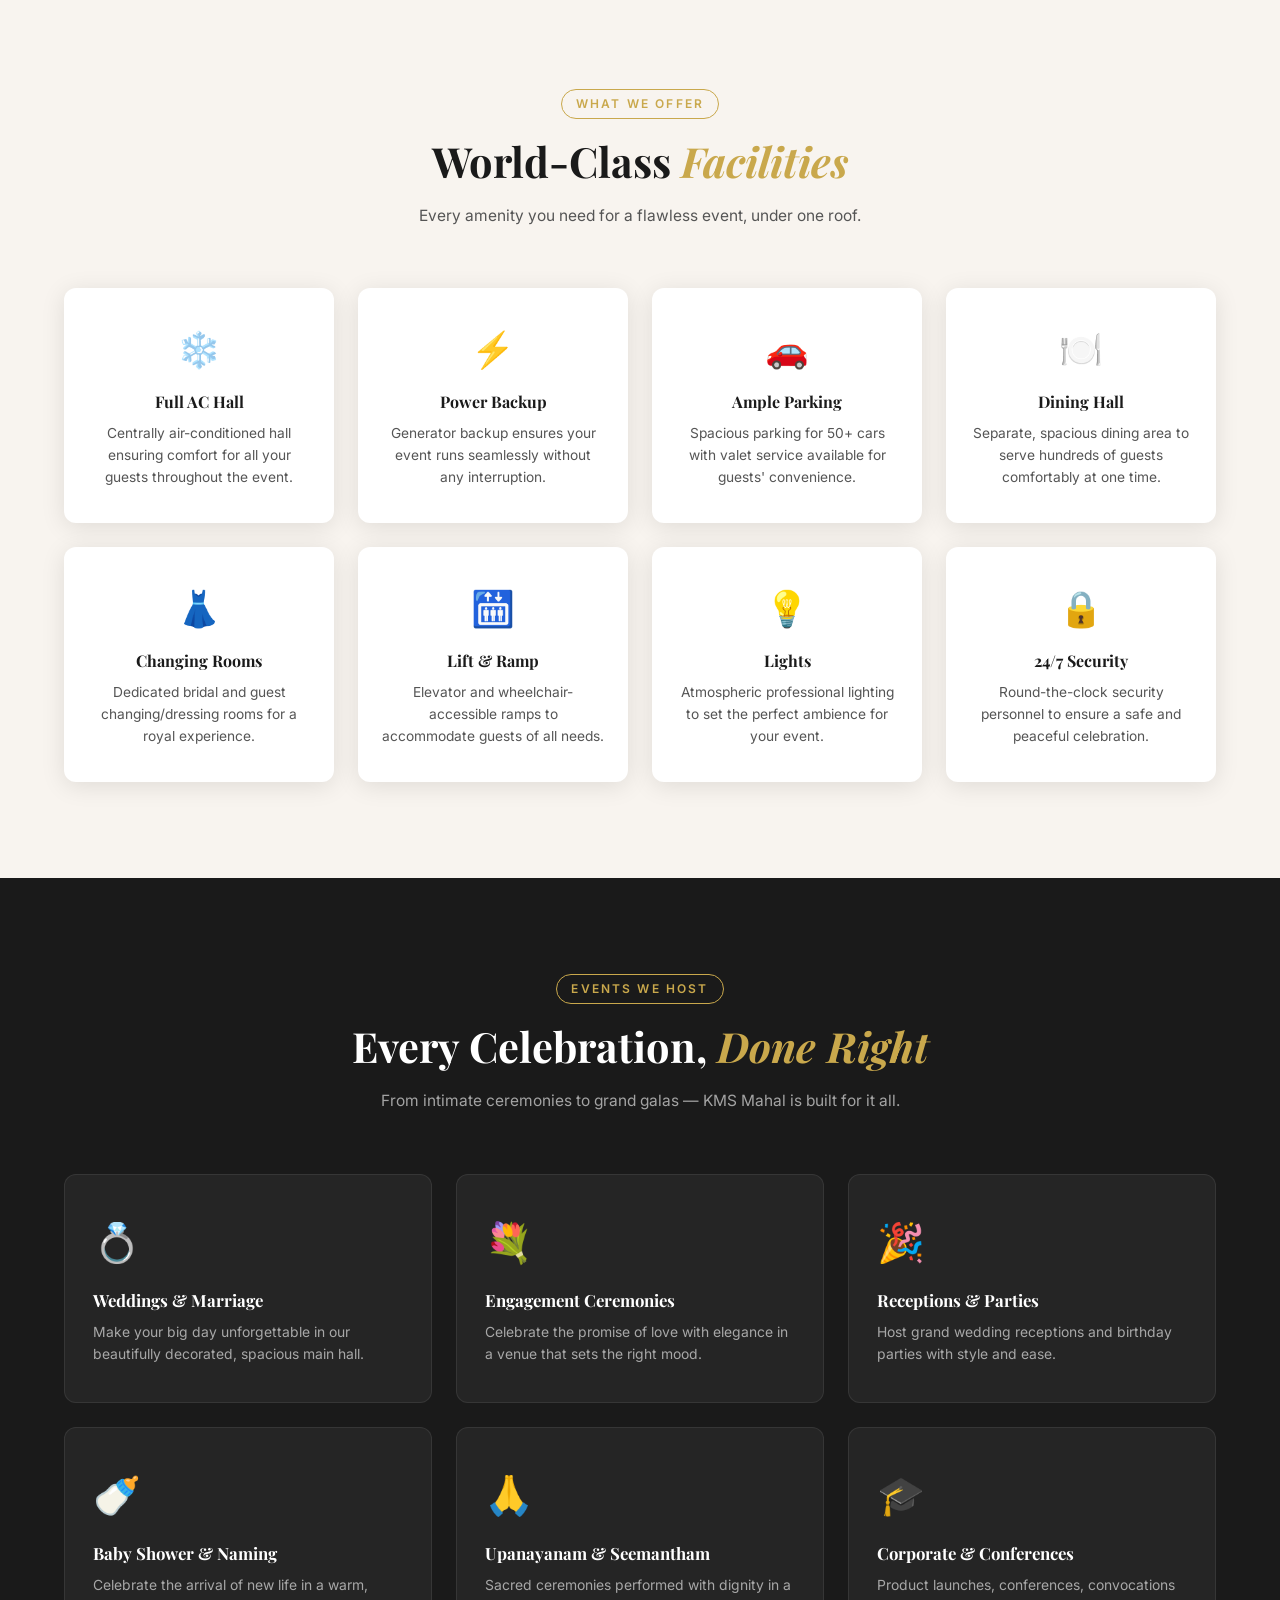
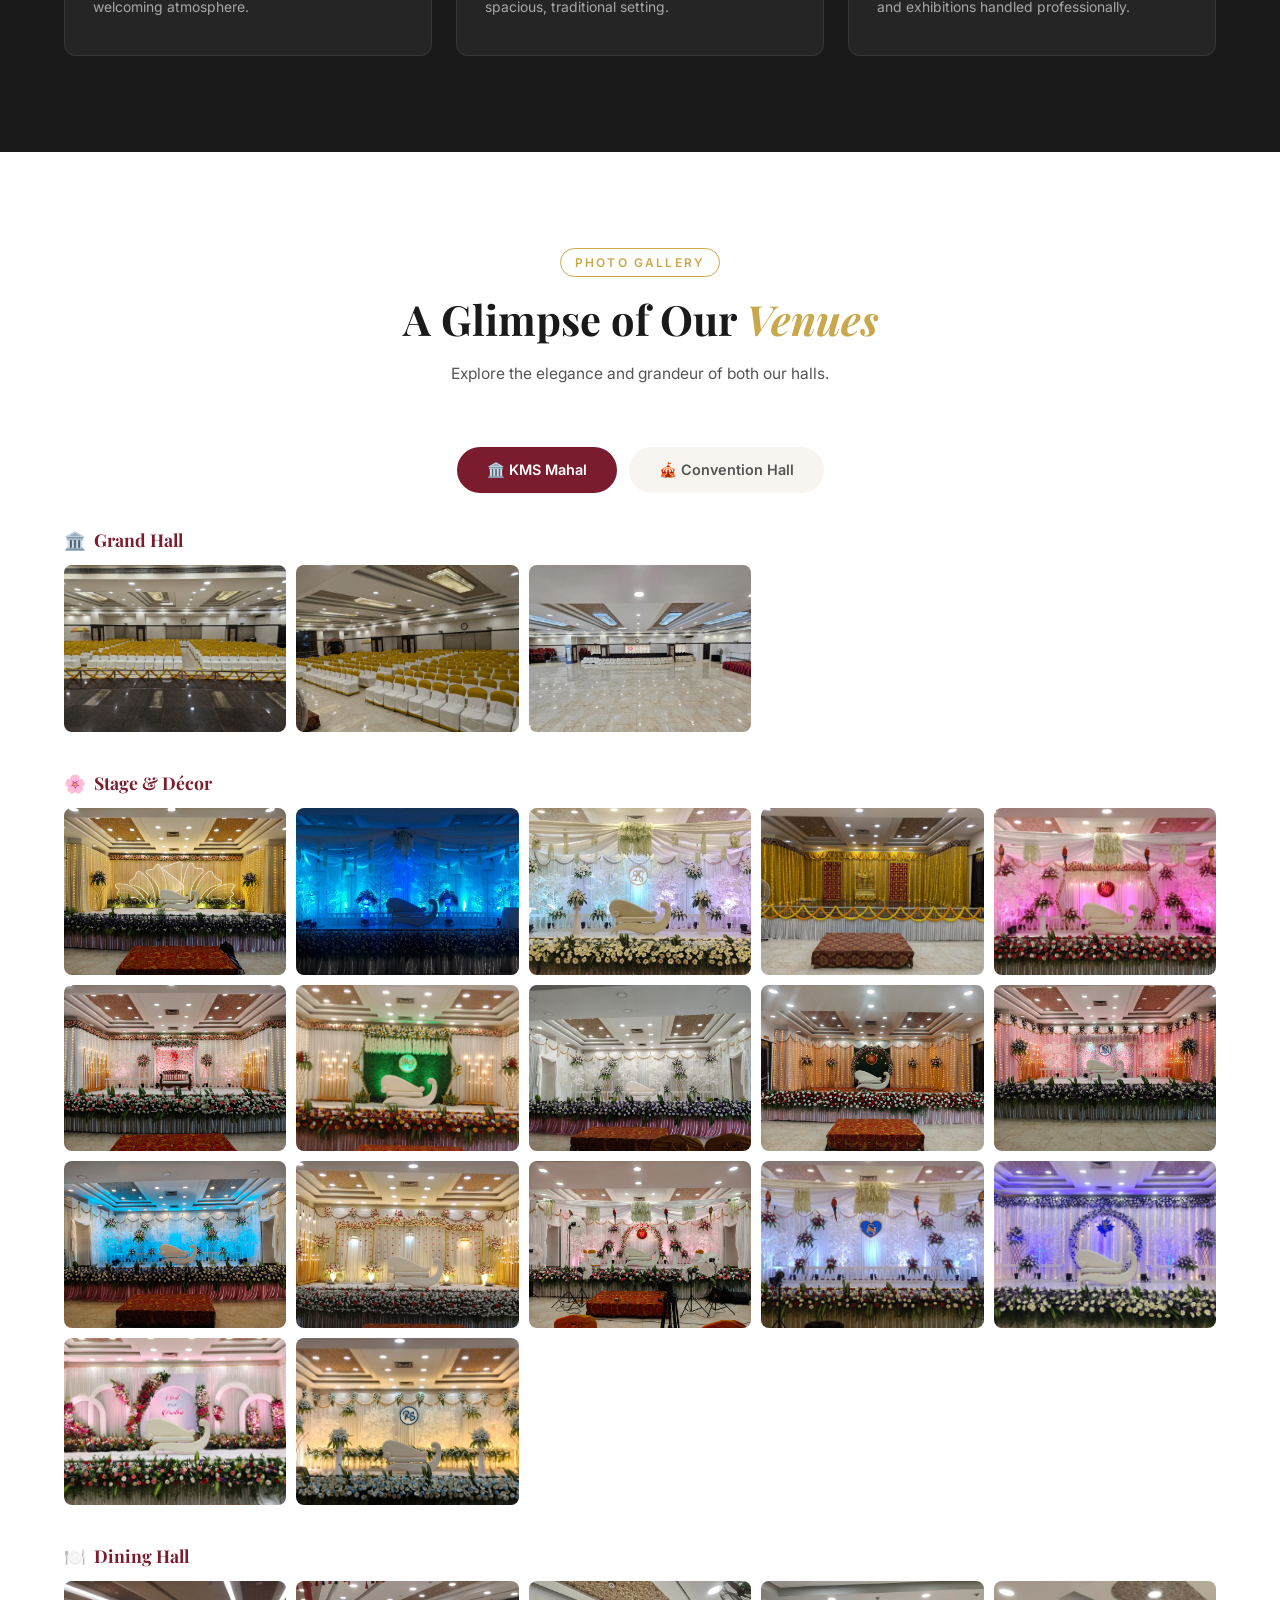
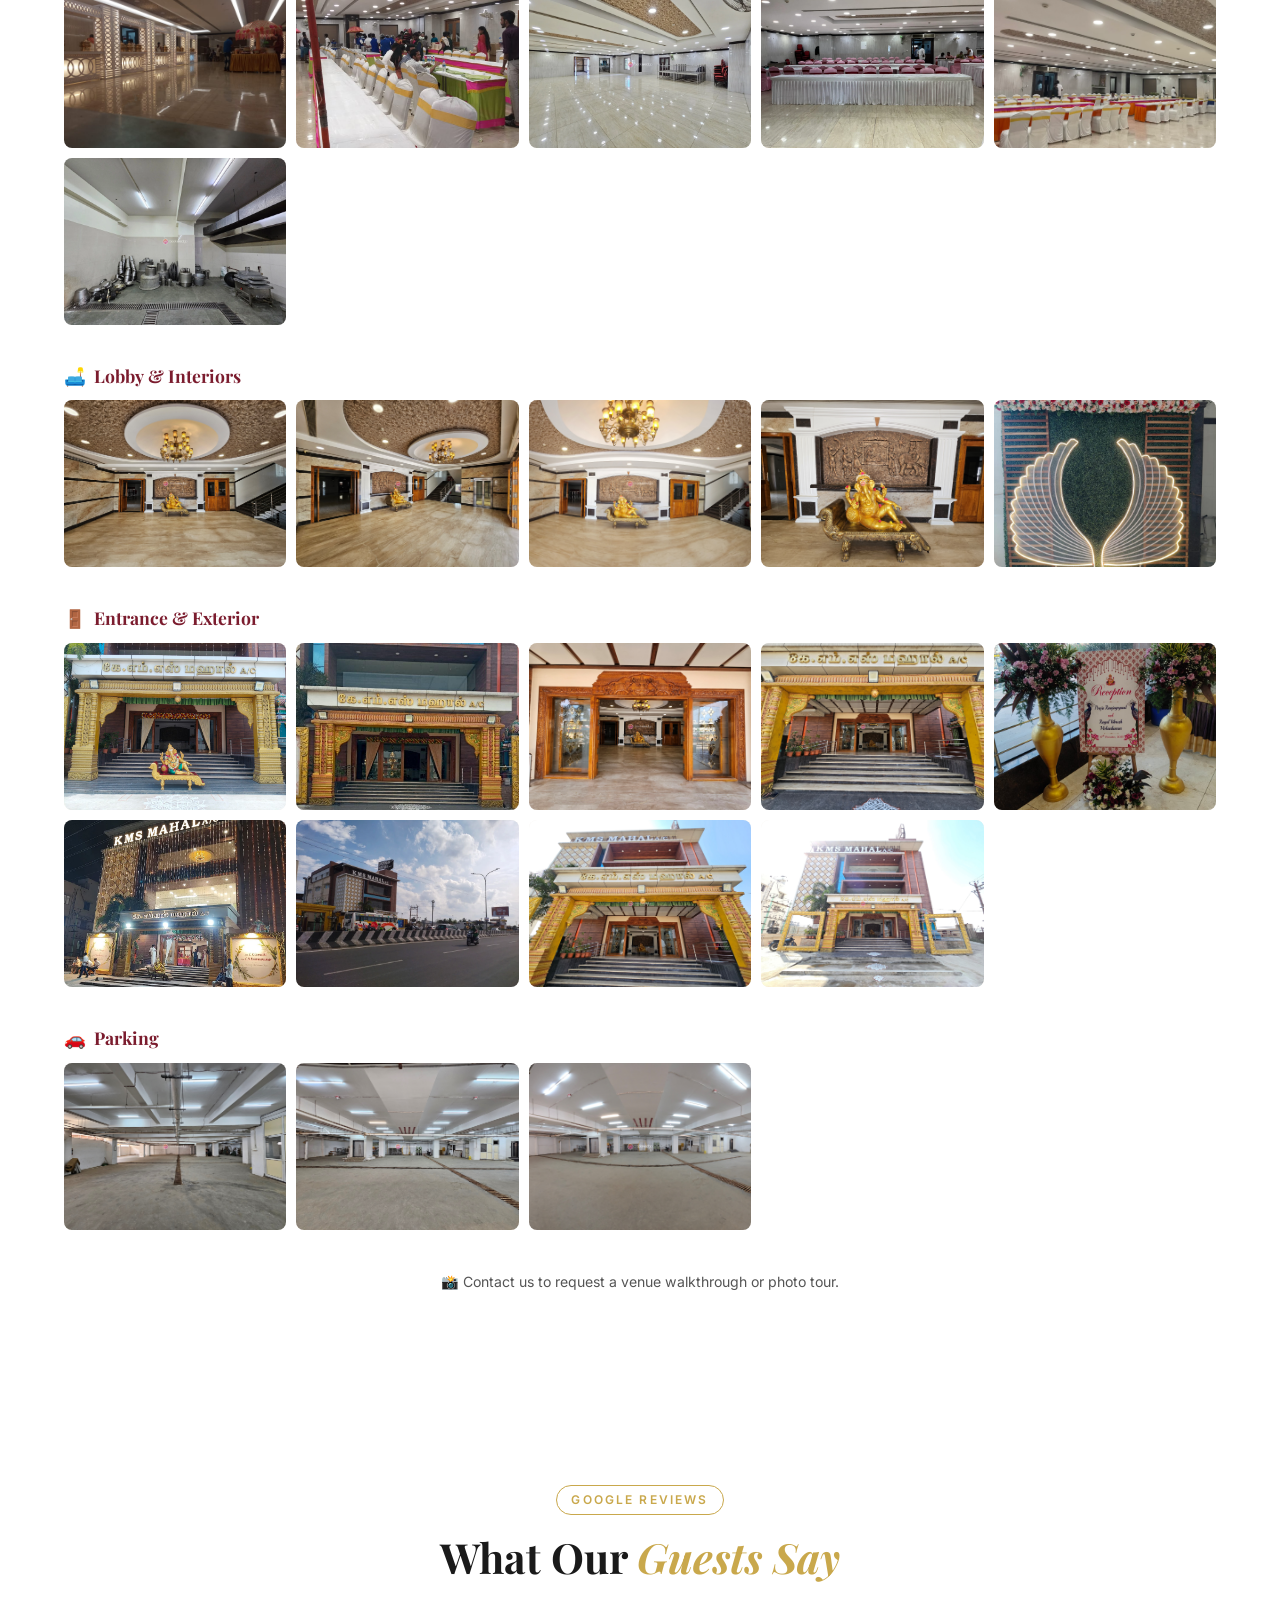
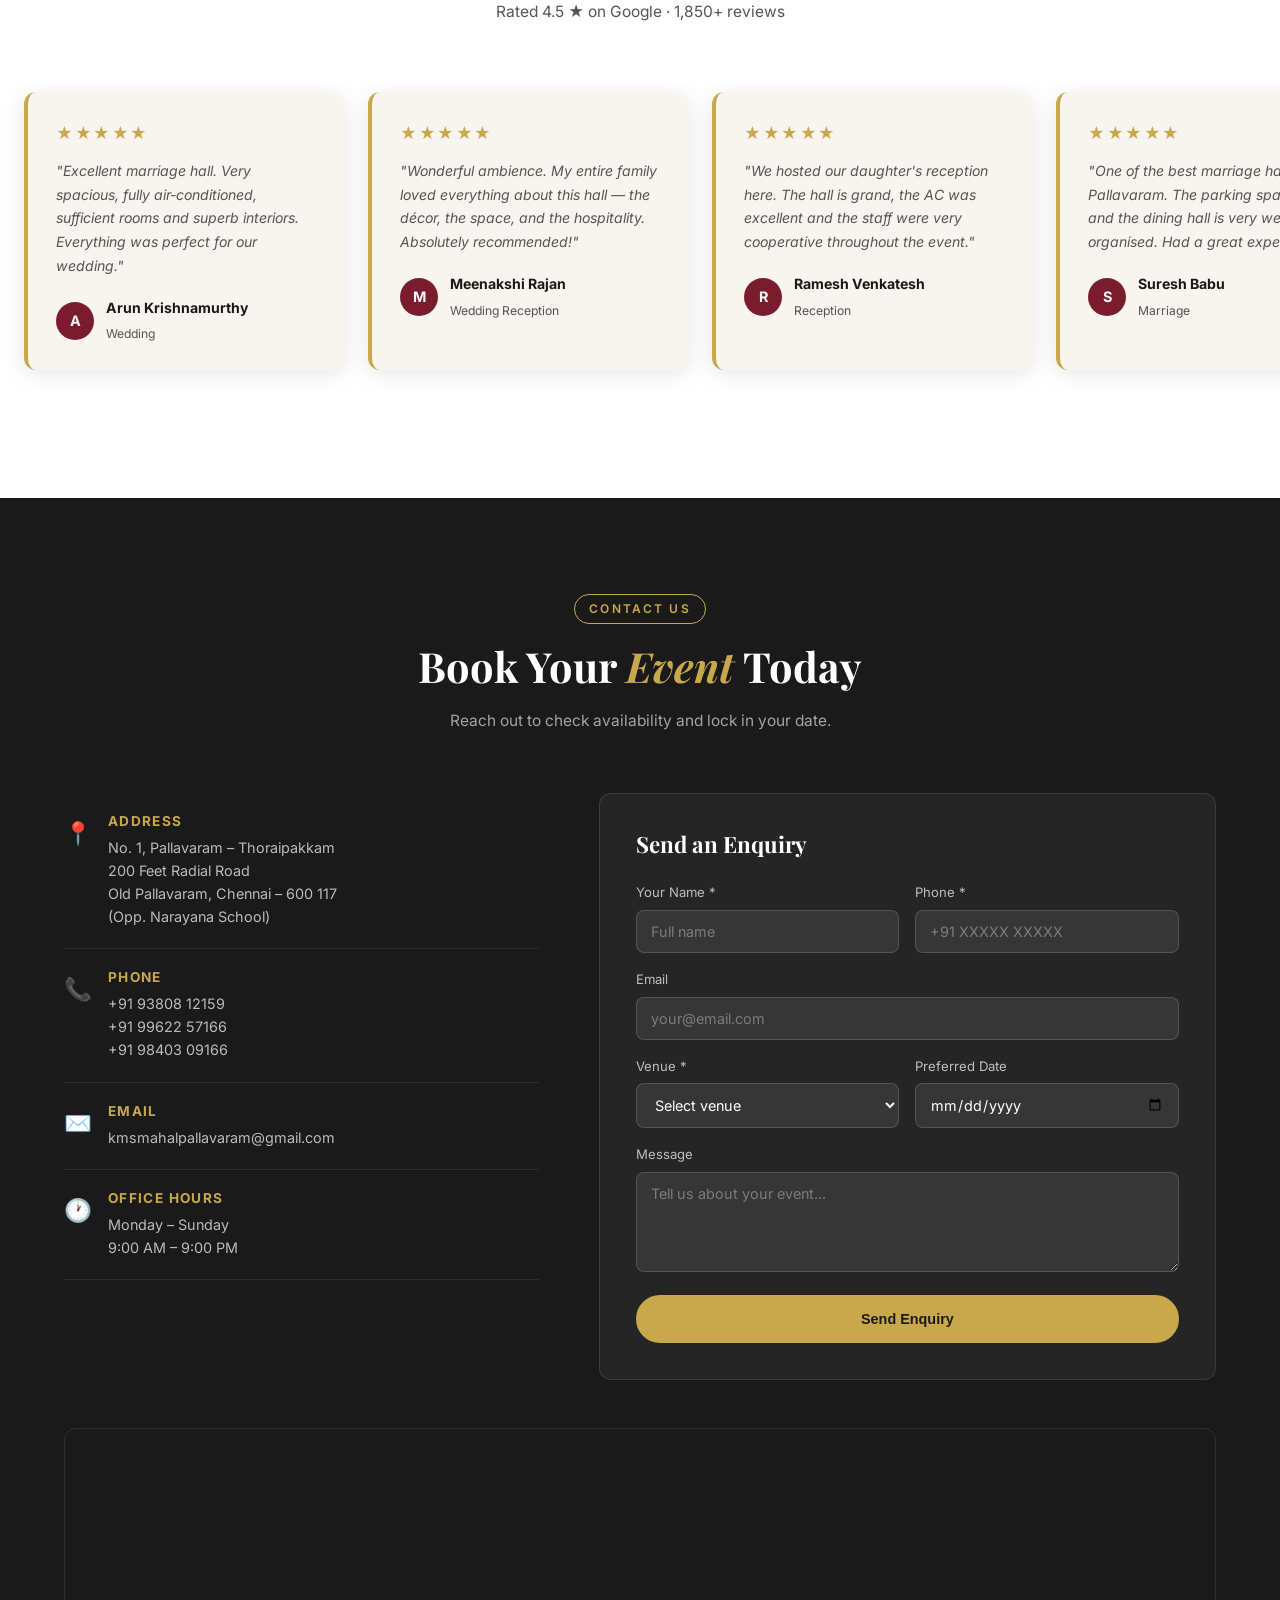
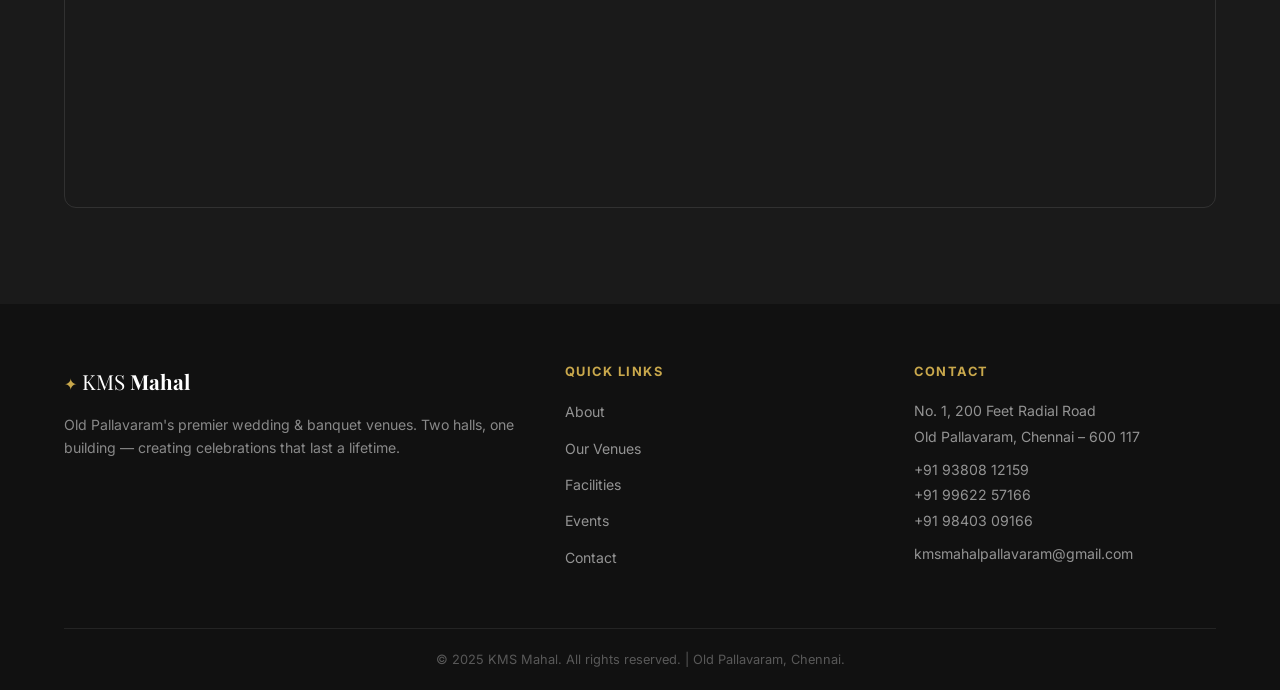
==== commit 890c8ffe: "Add Hindu marriage rituals blog page - New blog.html with full article on 10 sacred Hindu wedding ri" ====
--- a/index.html
+++ b/index.html
@@ -37,18 +37,16 @@
   <script type="application/ld+json">
   {
     "@context": "https://schema.org",
-    "@type": "EventVenue",
+    "@type": "LocalBusiness",
     "name": "KMS Mahal",
     "alternateName": "KMS Mahal & Convention Hall",
     "description": "Pallavaram's finest AC banquet and wedding venue. Grand hall for 1200+ guests with 20 AC rooms, valet parking, and full event services.",
     "url": "https://kmsmahal.com",
-    "telephone": ["+919380812159", "+919962257166", "+919840309166"],
+    "telephone": "+919380812159",
     "email": "kmsmahalpallavaram@gmail.com",
-    "image": "https://kmsmahal.com/images/mahal-hall-1.jpeg",
+    "image": "https://kmsmahal.com/images/mahal-about.jpeg",
     "priceRange": "₹₹",
-    "currenciesAccepted": "INR",
-    "paymentAccepted": "Cash, Credit Card",
-    "openingHours": "Mo-Su 09:00-21:00",
+    "openingHours": ["Mo-Su 09:00-21:00"],
     "address": {
       "@type": "PostalAddress",
       "streetAddress": "3/56, GST Road",
@@ -66,7 +64,8 @@
       "@type": "AggregateRating",
       "ratingValue": "4.5",
       "reviewCount": "1850",
-      "bestRating": "5"
+      "bestRating": "5",
+      "worstRating": "1"
     },
     "amenityFeature": [
       { "@type": "LocationFeatureSpecification", "name": "Air Conditioning", "value": true },
@@ -106,6 +105,7 @@
         <li><a href="#facilities">Facilities</a></li>
         <li><a href="#events">Events</a></li>
         <li><a href="#gallery">Gallery</a></li>
+        <li><a href="blog.html">Blog</a></li>
         <li><a href="#contact" class="btn-nav">Book Now</a></li>
       </ul>
     </div>
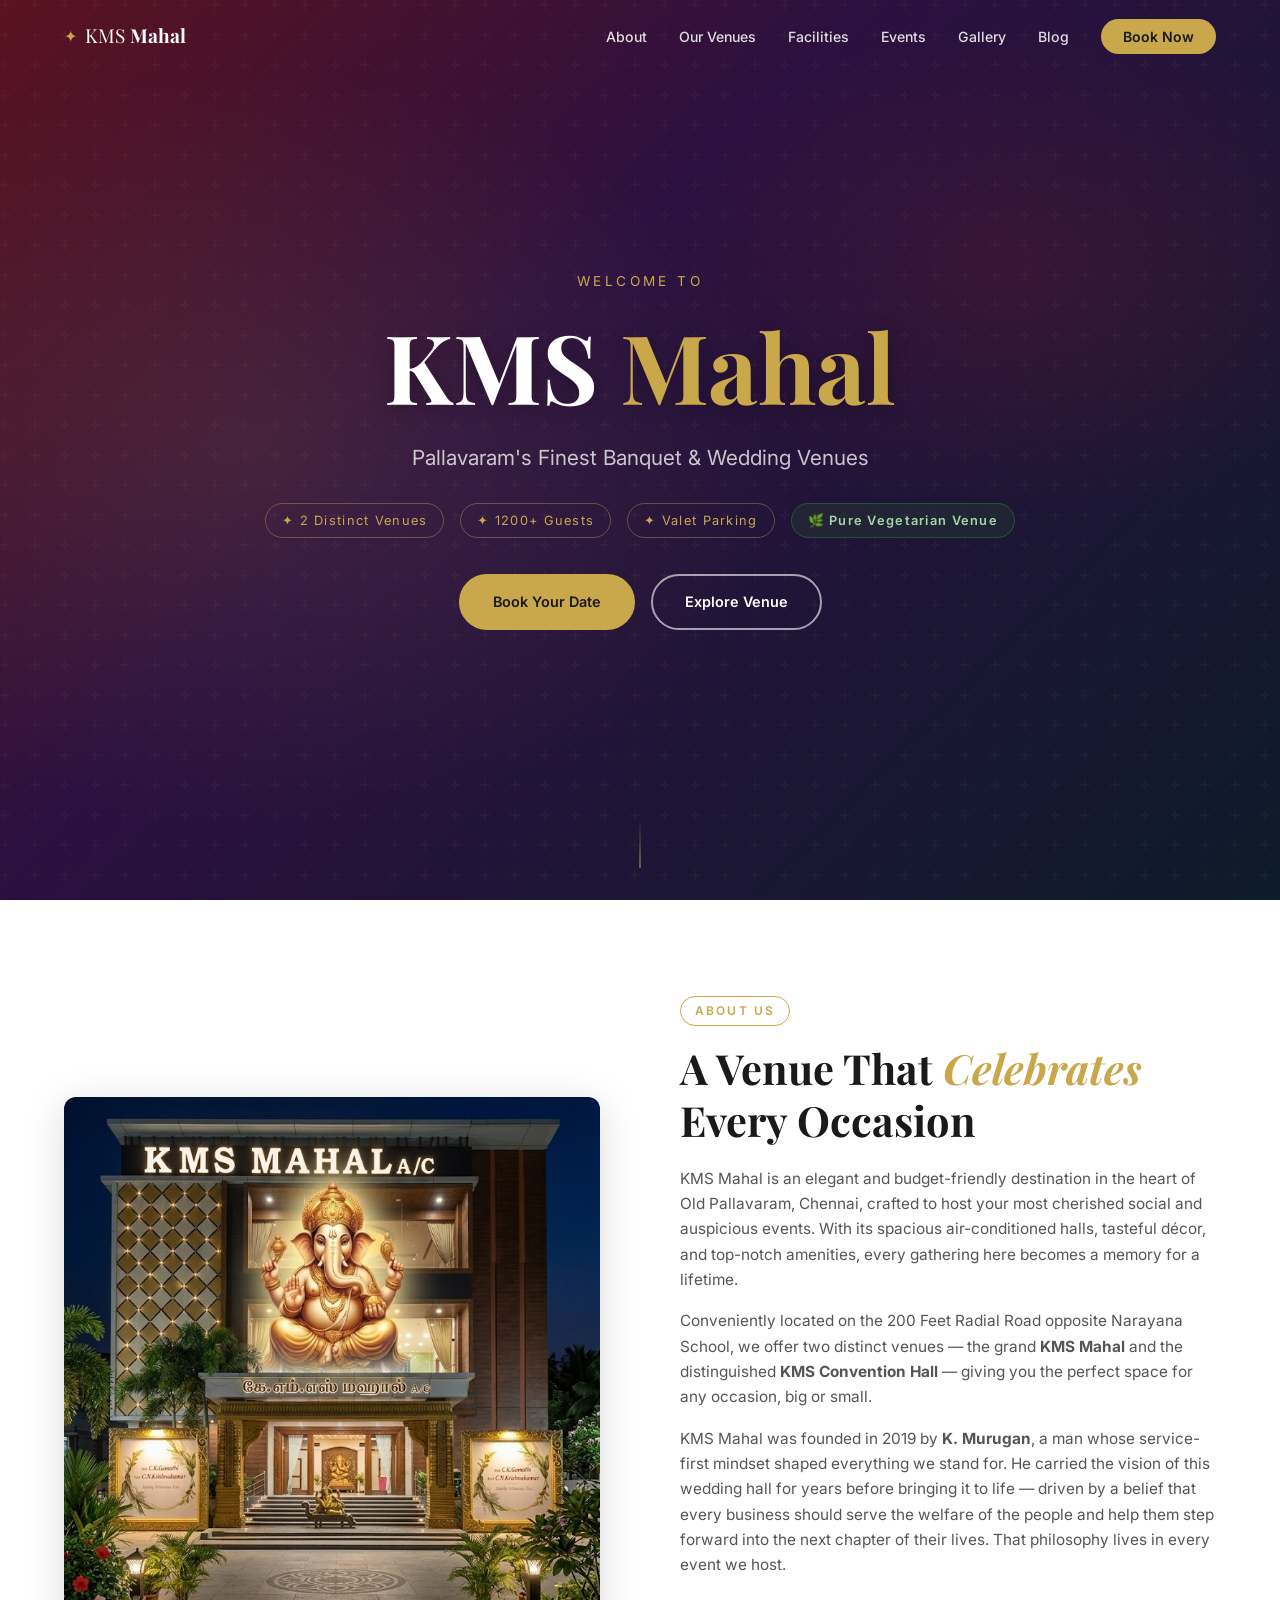
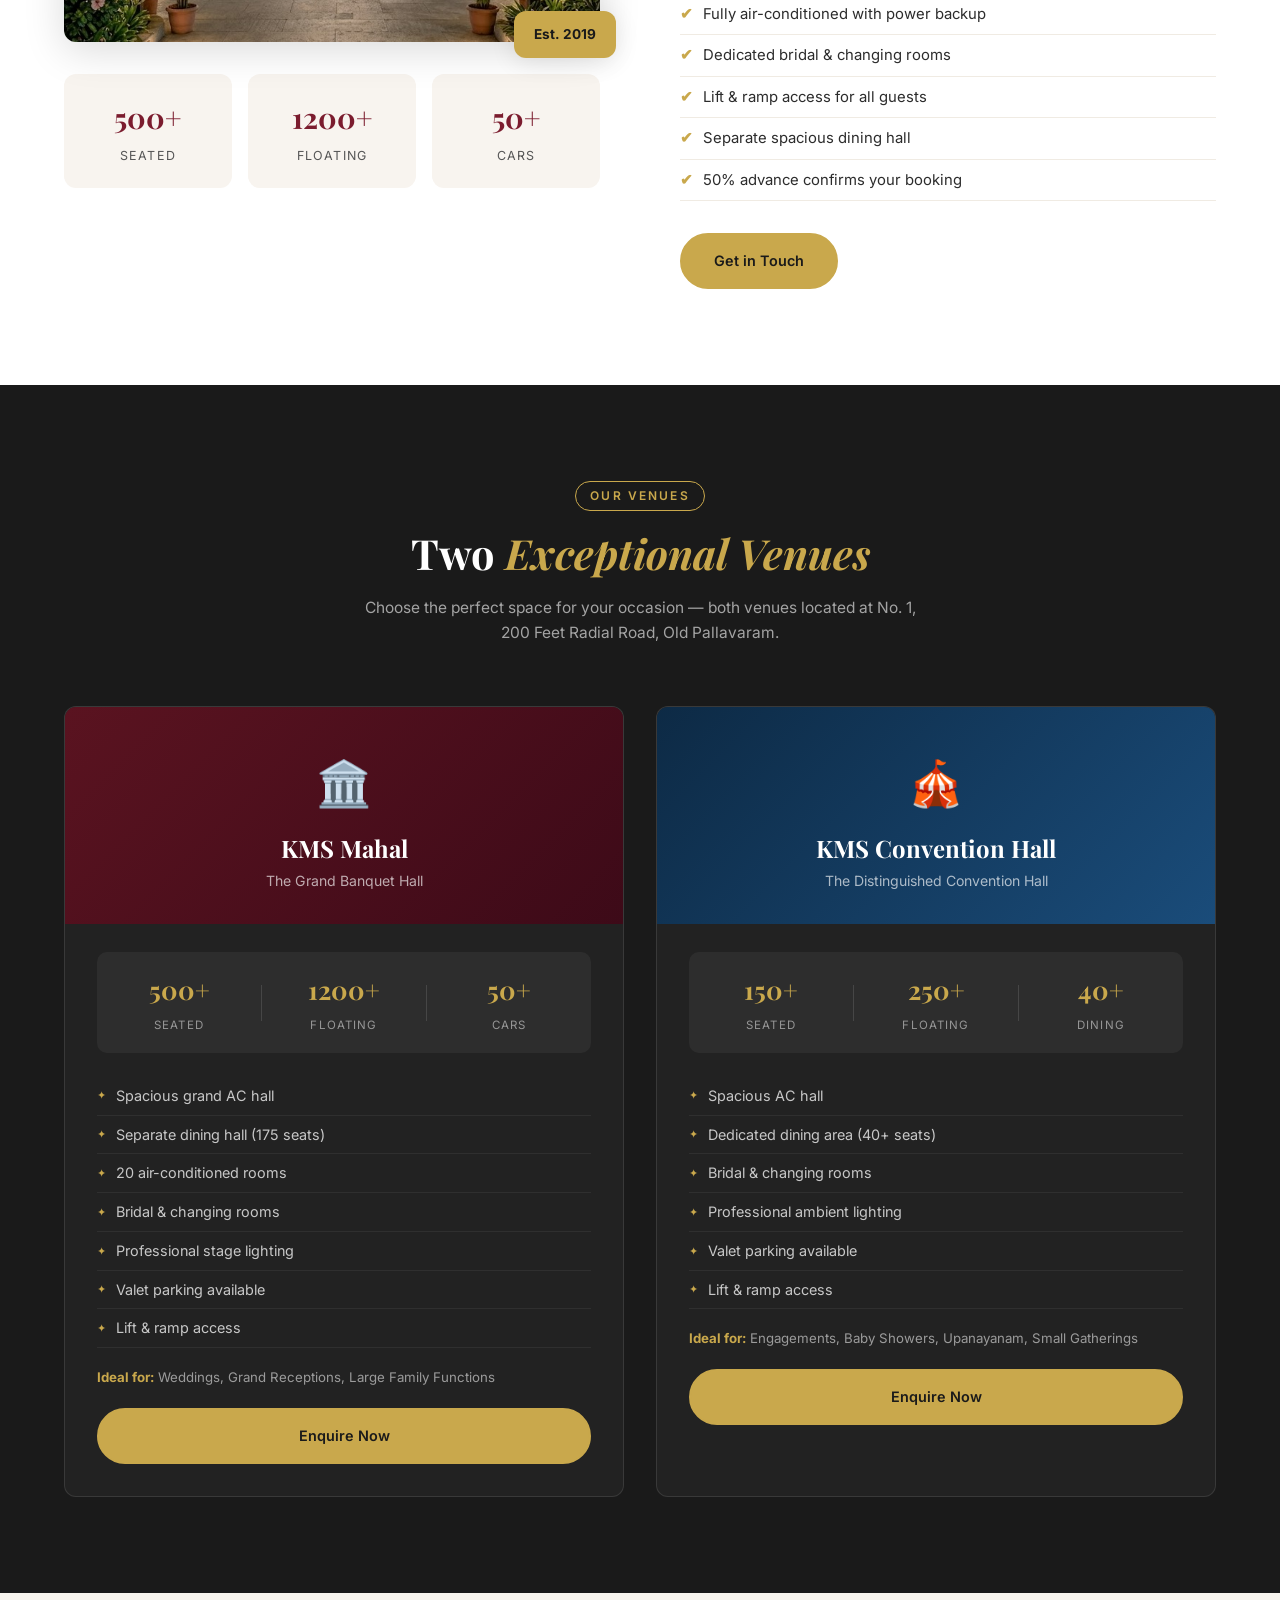
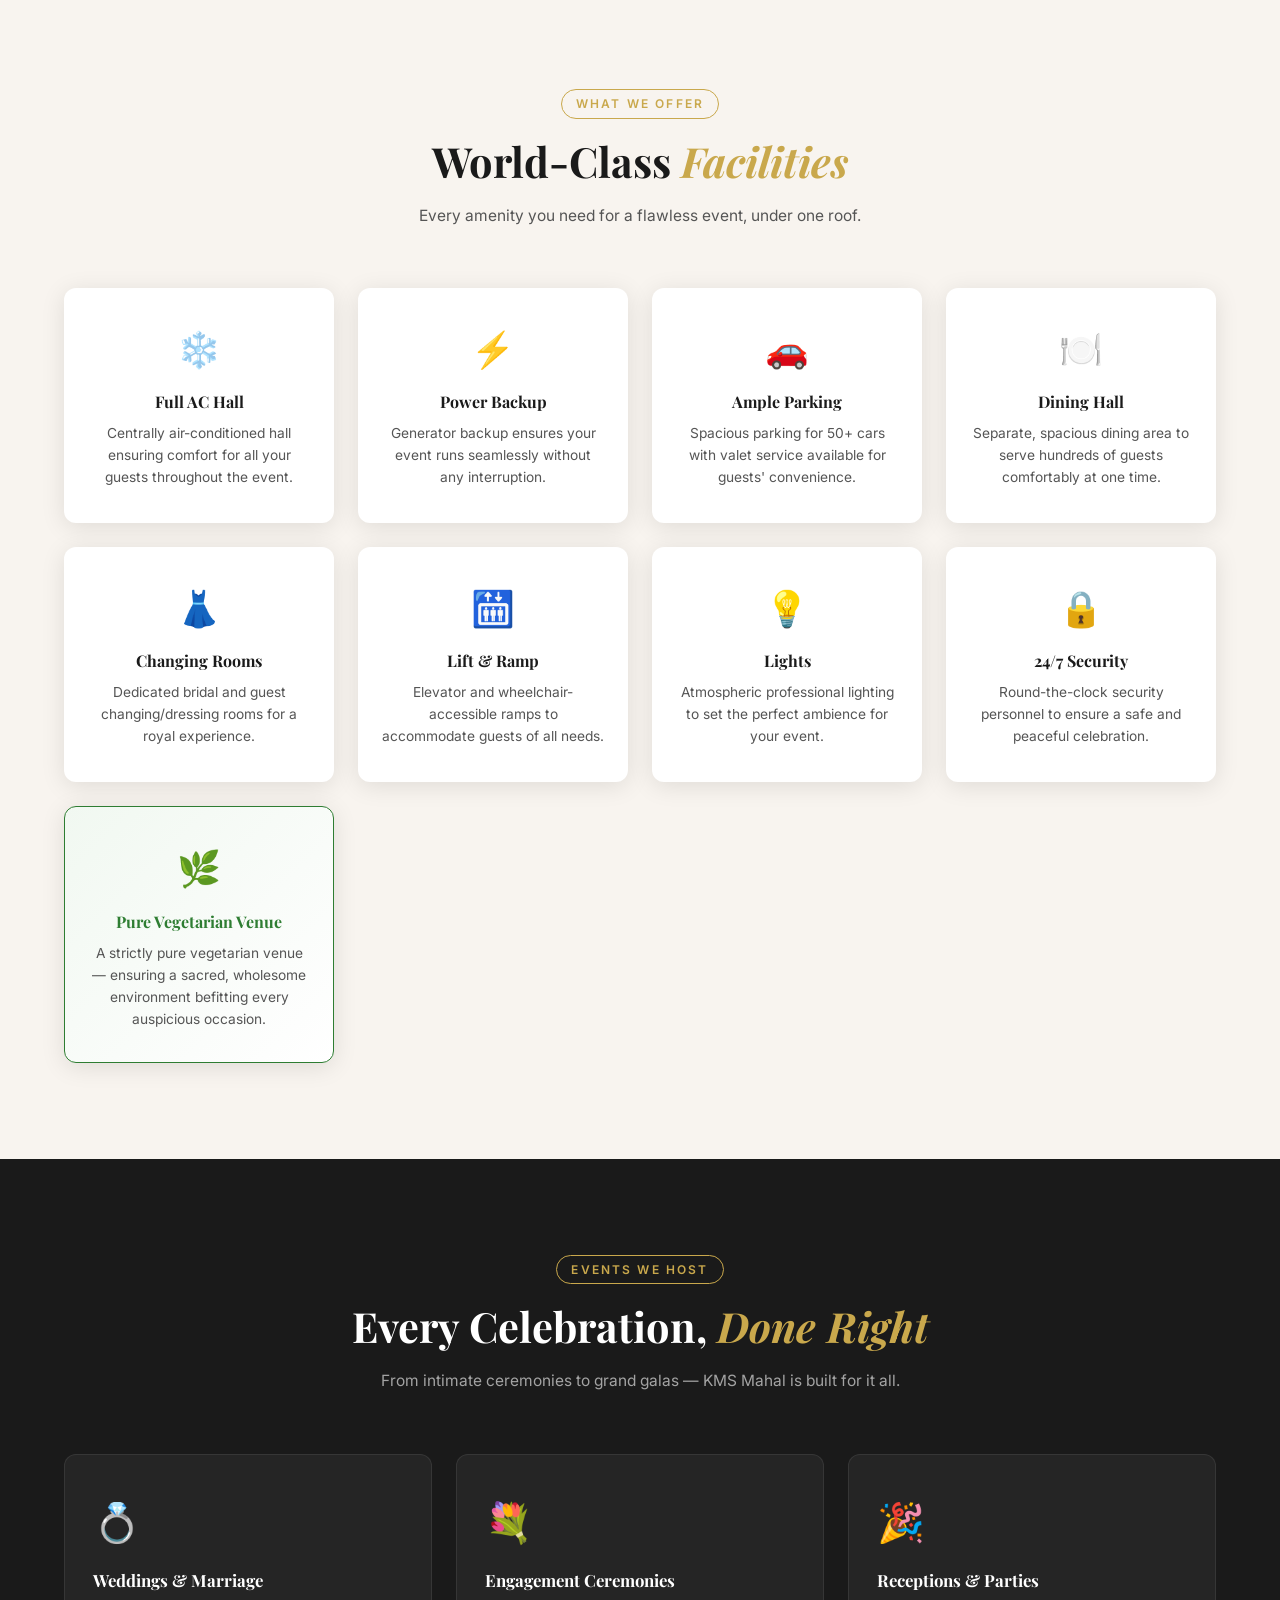
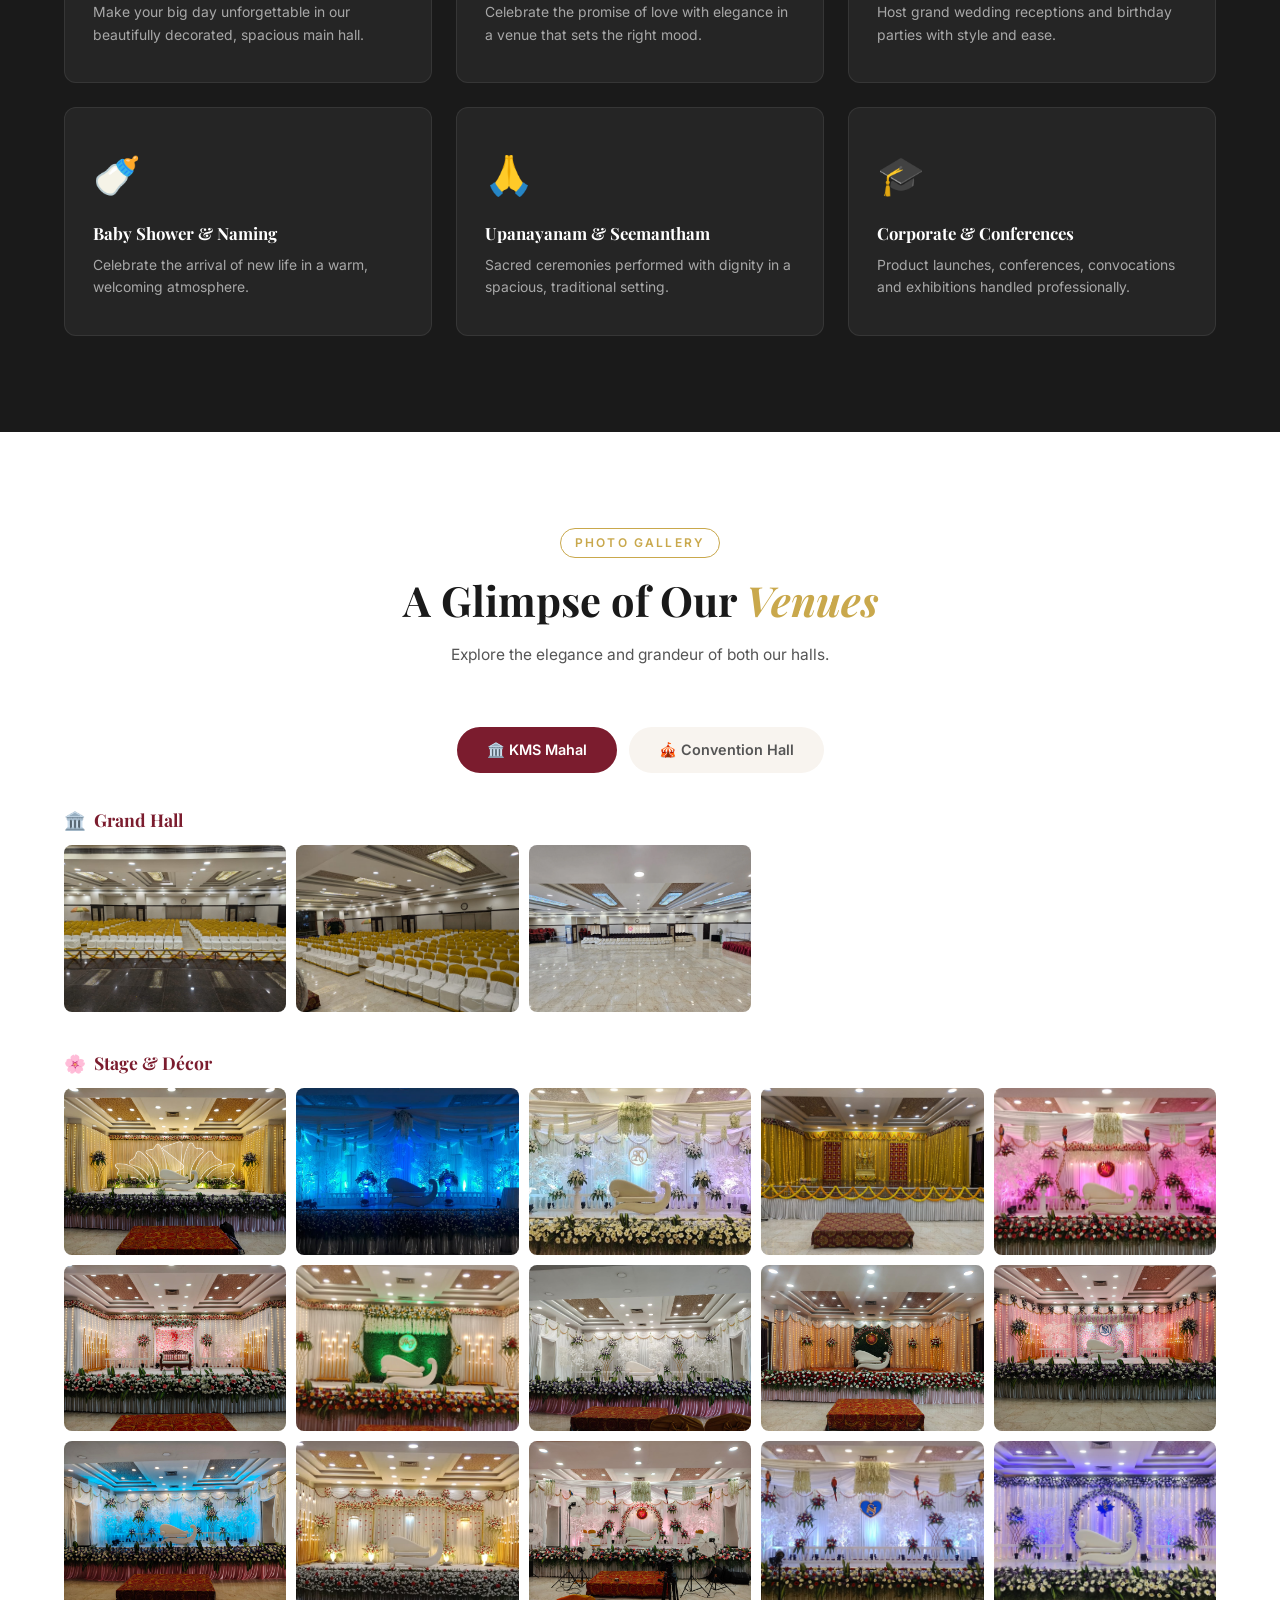
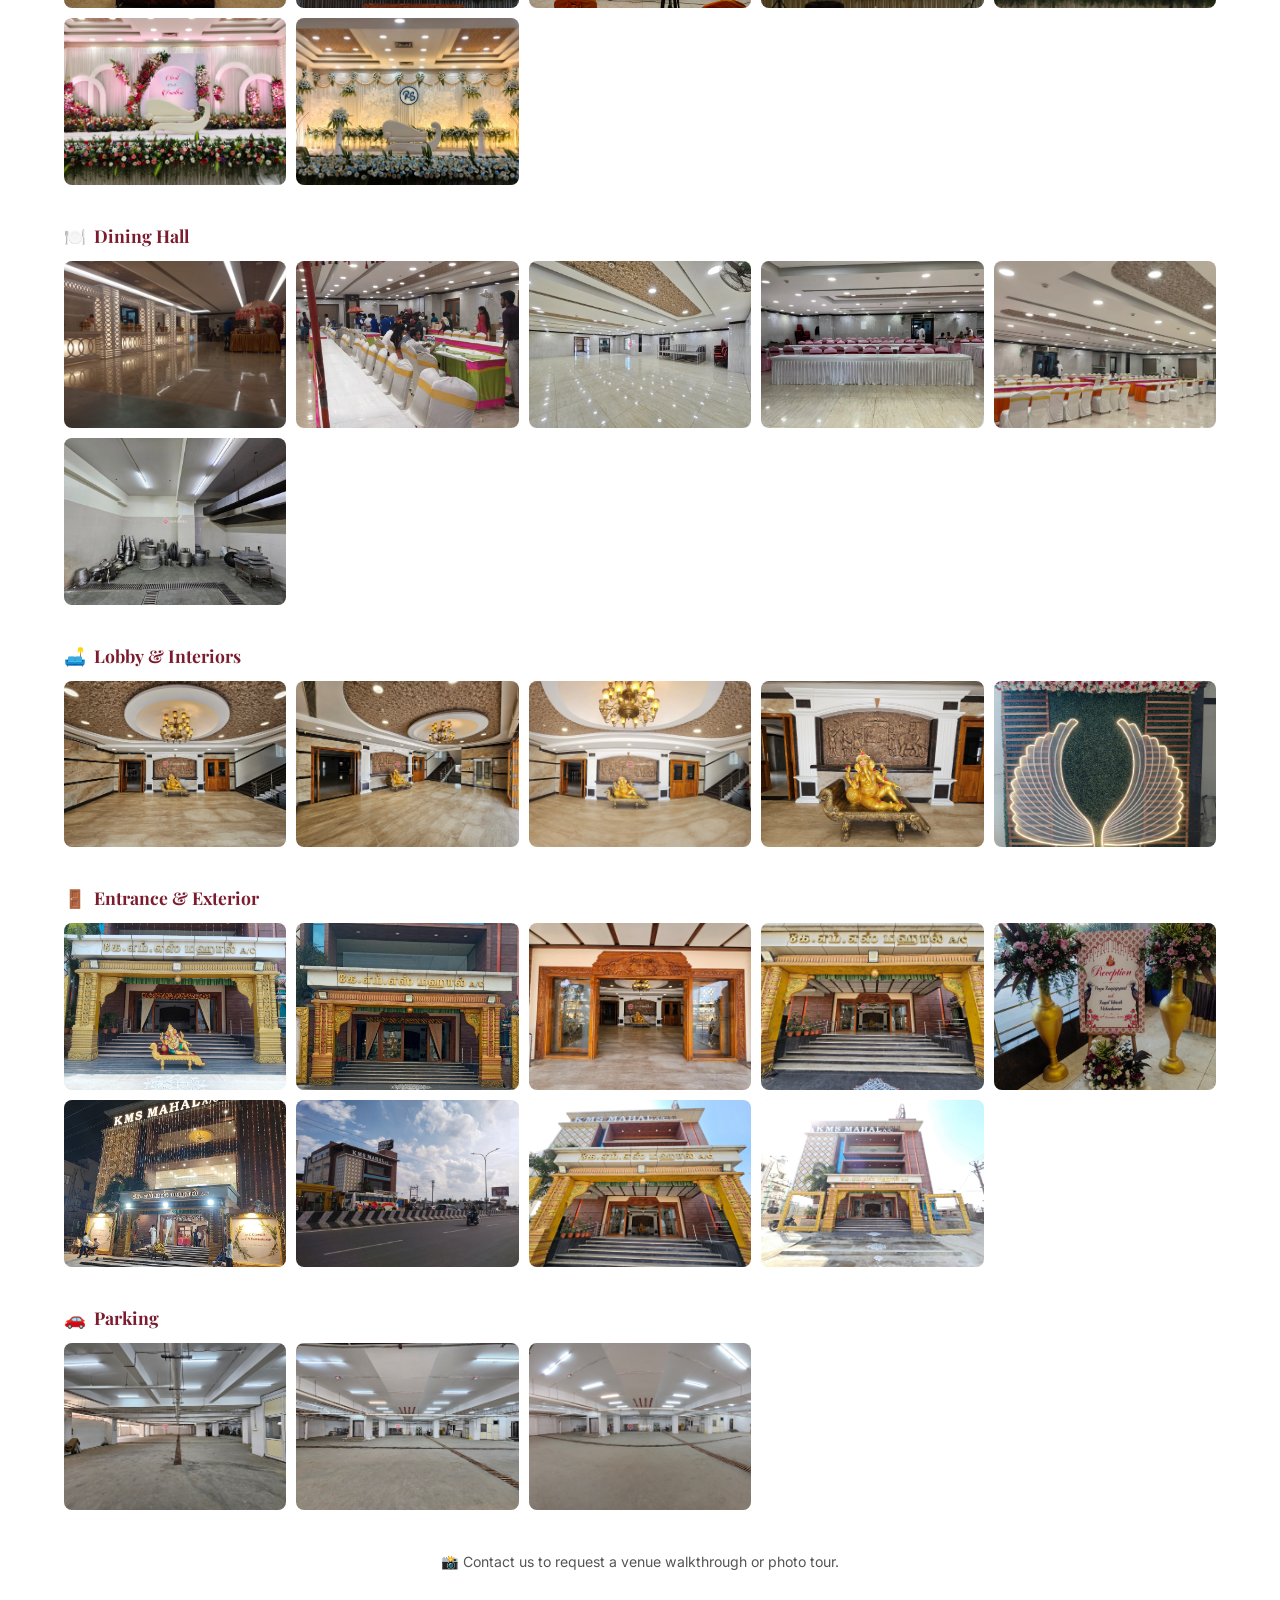
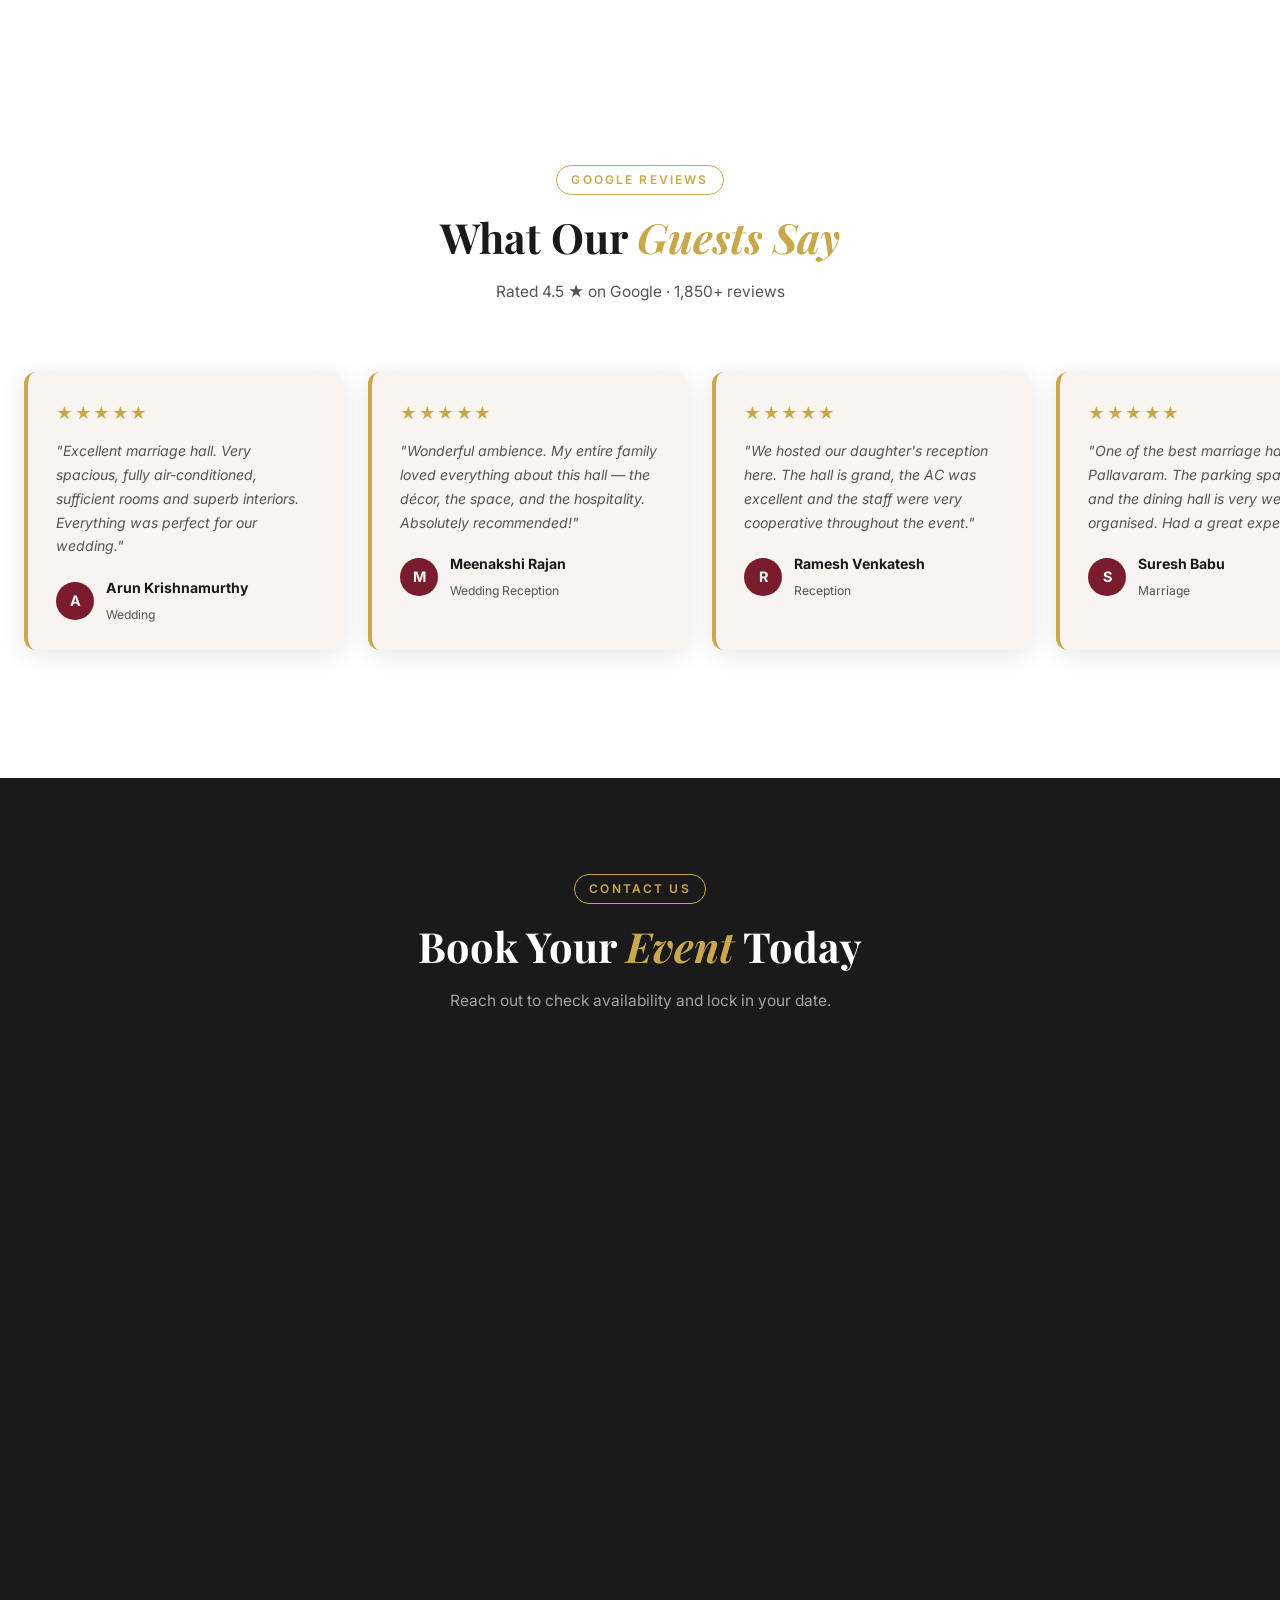
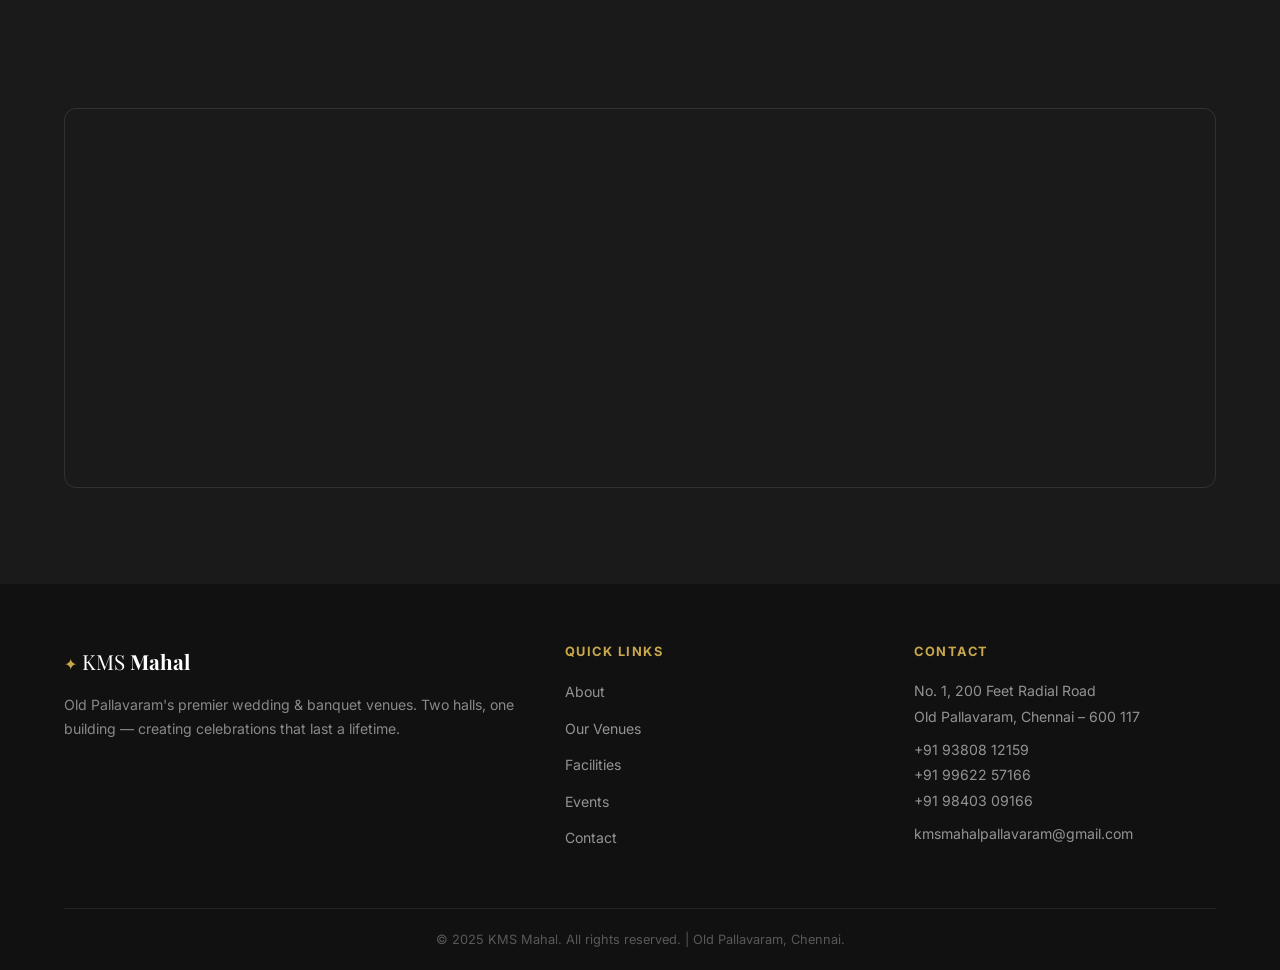
==== commit 7541e239: "Add Pure Vegetarian Venue highlight to hero and facilities - Green badge in hero section alongside o" ====
--- a/index.html
+++ b/index.html
@@ -122,6 +122,7 @@
         <span>✦ 2 Distinct Venues</span>
         <span>✦ 1200+ Guests</span>
         <span>✦ Valet Parking</span>
+        <span class="badge-veg">🌿 Pure Vegetarian Venue</span>
       </div>
       <div class="hero-cta">
         <a href="#contact" class="btn-primary">Book Your Date</a>
@@ -304,6 +305,11 @@
           <div class="fac-icon">🔒</div>
           <h3>24/7 Security</h3>
           <p>Round-the-clock security personnel to ensure a safe and peaceful celebration.</p>
+        </div>
+        <div class="fac-card fac-card-veg">
+          <div class="fac-icon">🌿</div>
+          <h3>Pure Vegetarian Venue</h3>
+          <p>A strictly pure vegetarian venue — ensuring a sacred, wholesome environment befitting every auspicious occasion.</p>
         </div>
       </div>
     </div>
--- a/style.css
+++ b/style.css
@@ -341,6 +341,20 @@
 .fac-icon { font-size: 2.2rem; margin-bottom: 14px; }
 .fac-card h3 { font-size: 1rem; margin-bottom: 10px; }
 .fac-card p { color: var(--mid); font-size: .86rem; line-height: 1.6; }
+.fac-card-veg {
+  border: 1.5px solid #2e7d32;
+  background: linear-gradient(135deg, #f1f8f1, #ffffff);
+}
+.fac-card-veg:hover { border-bottom-color: #2e7d32; }
+.fac-card-veg h3 { color: #2e7d32; }
+
+/* ── Pure Veg hero badge ── */
+.badge-veg {
+  background: rgba(46,125,50,.15) !important;
+  color: #a5d6a7 !important;
+  border-color: rgba(46,125,50,.5) !important;
+  font-weight: 600;
+}
 
 /* ── Events ── */
 .events { background: var(--dark); }
